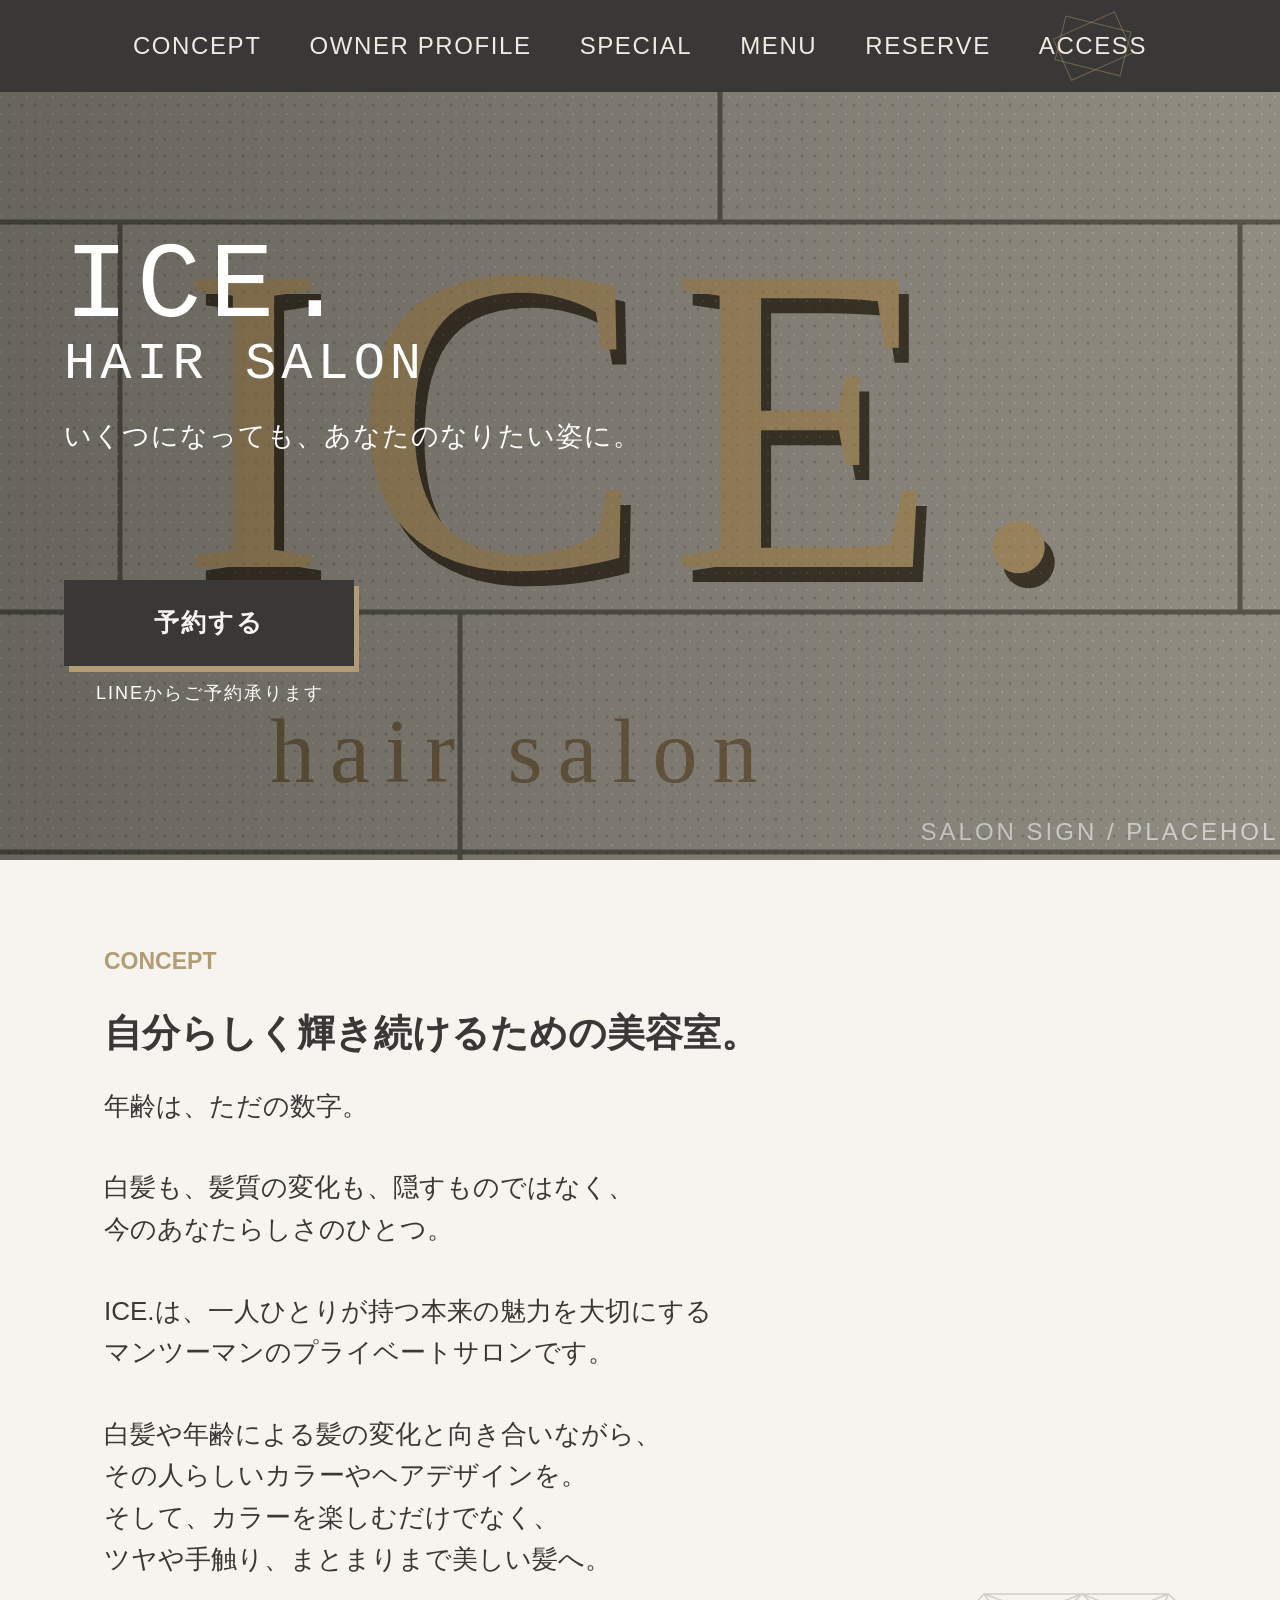
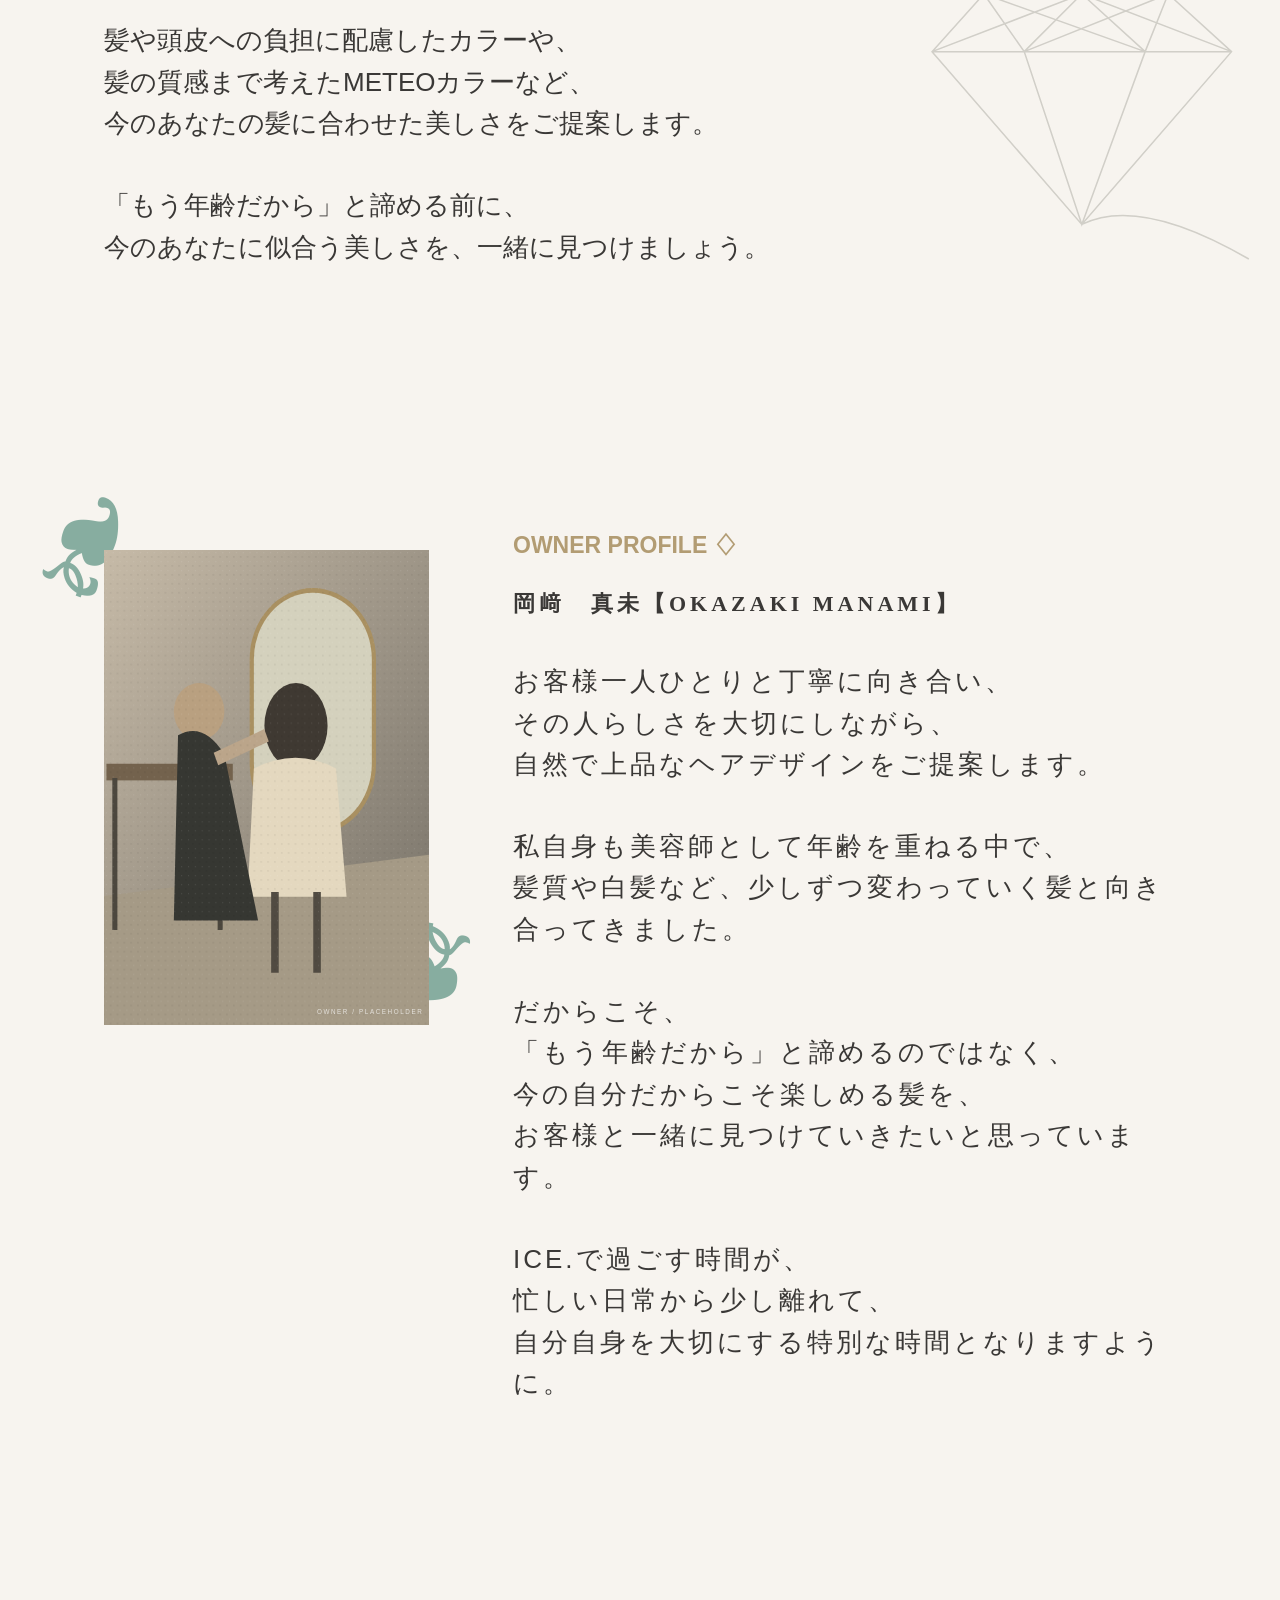
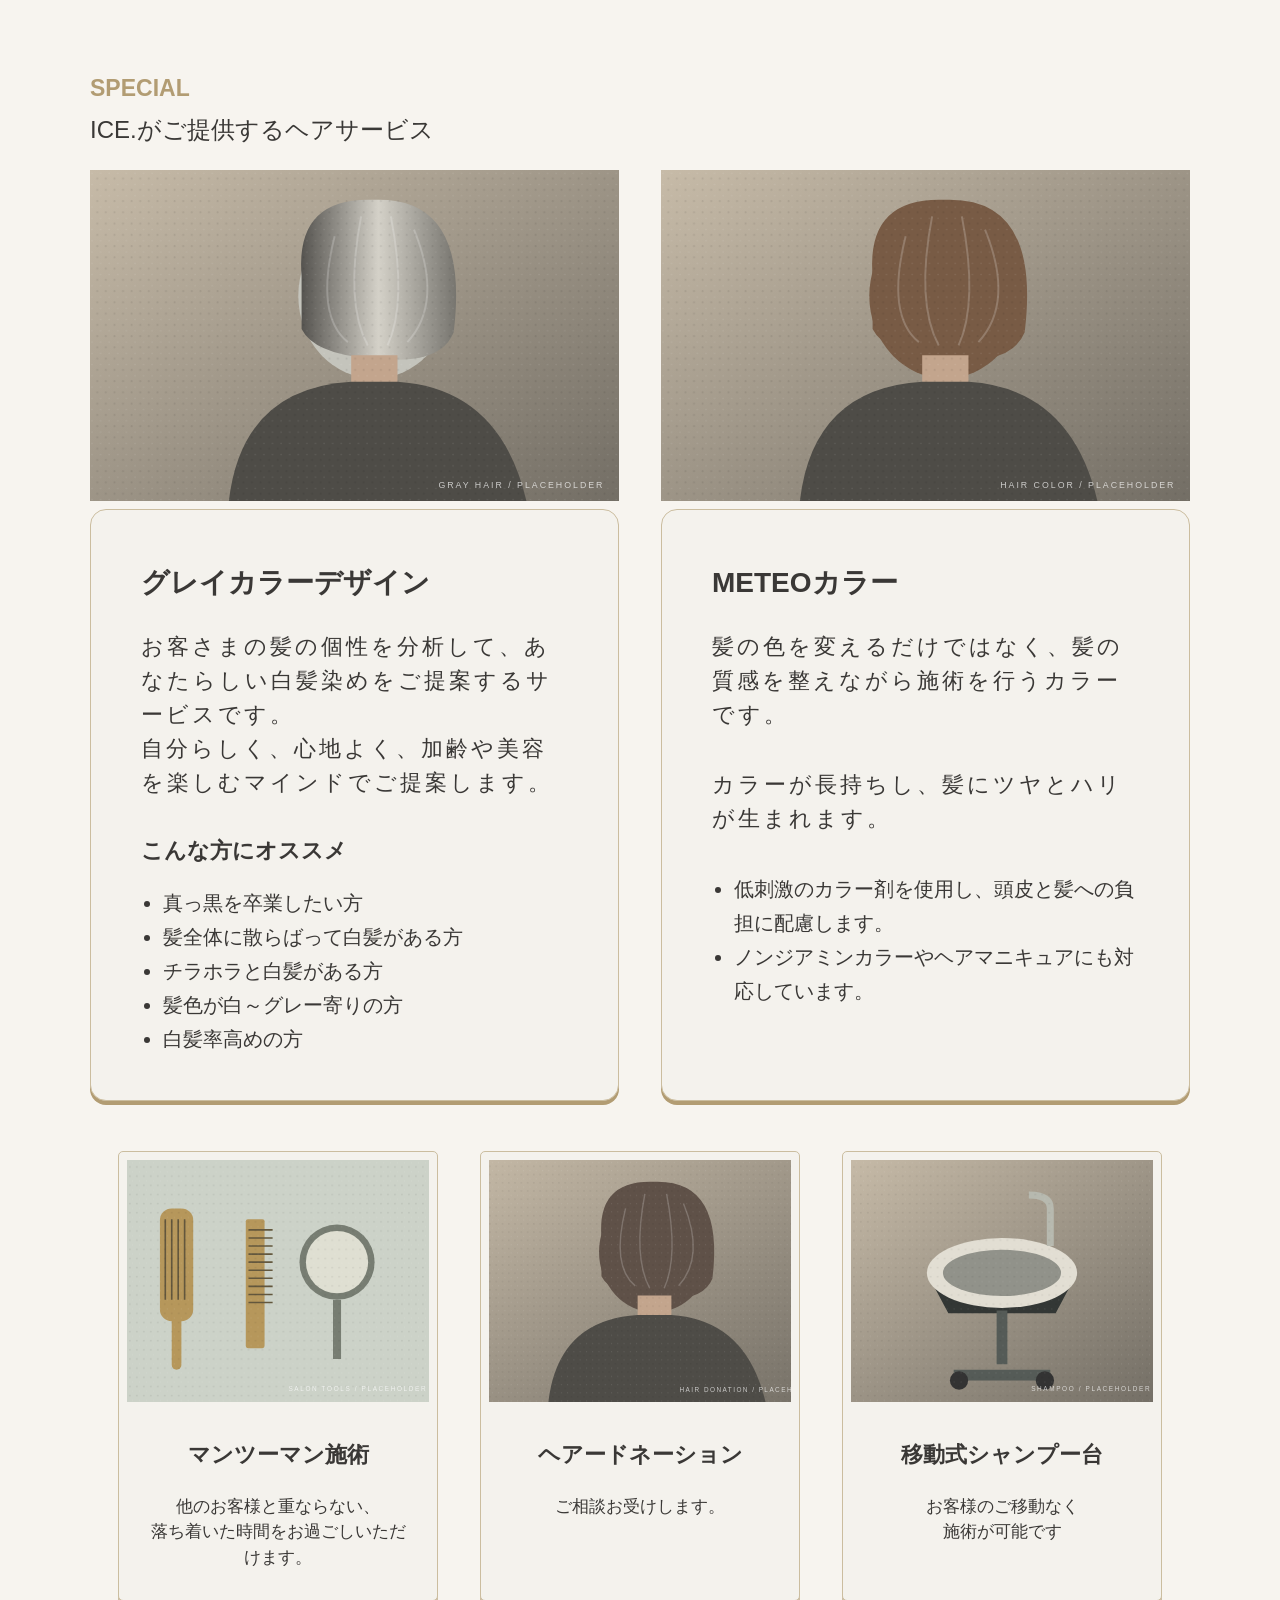
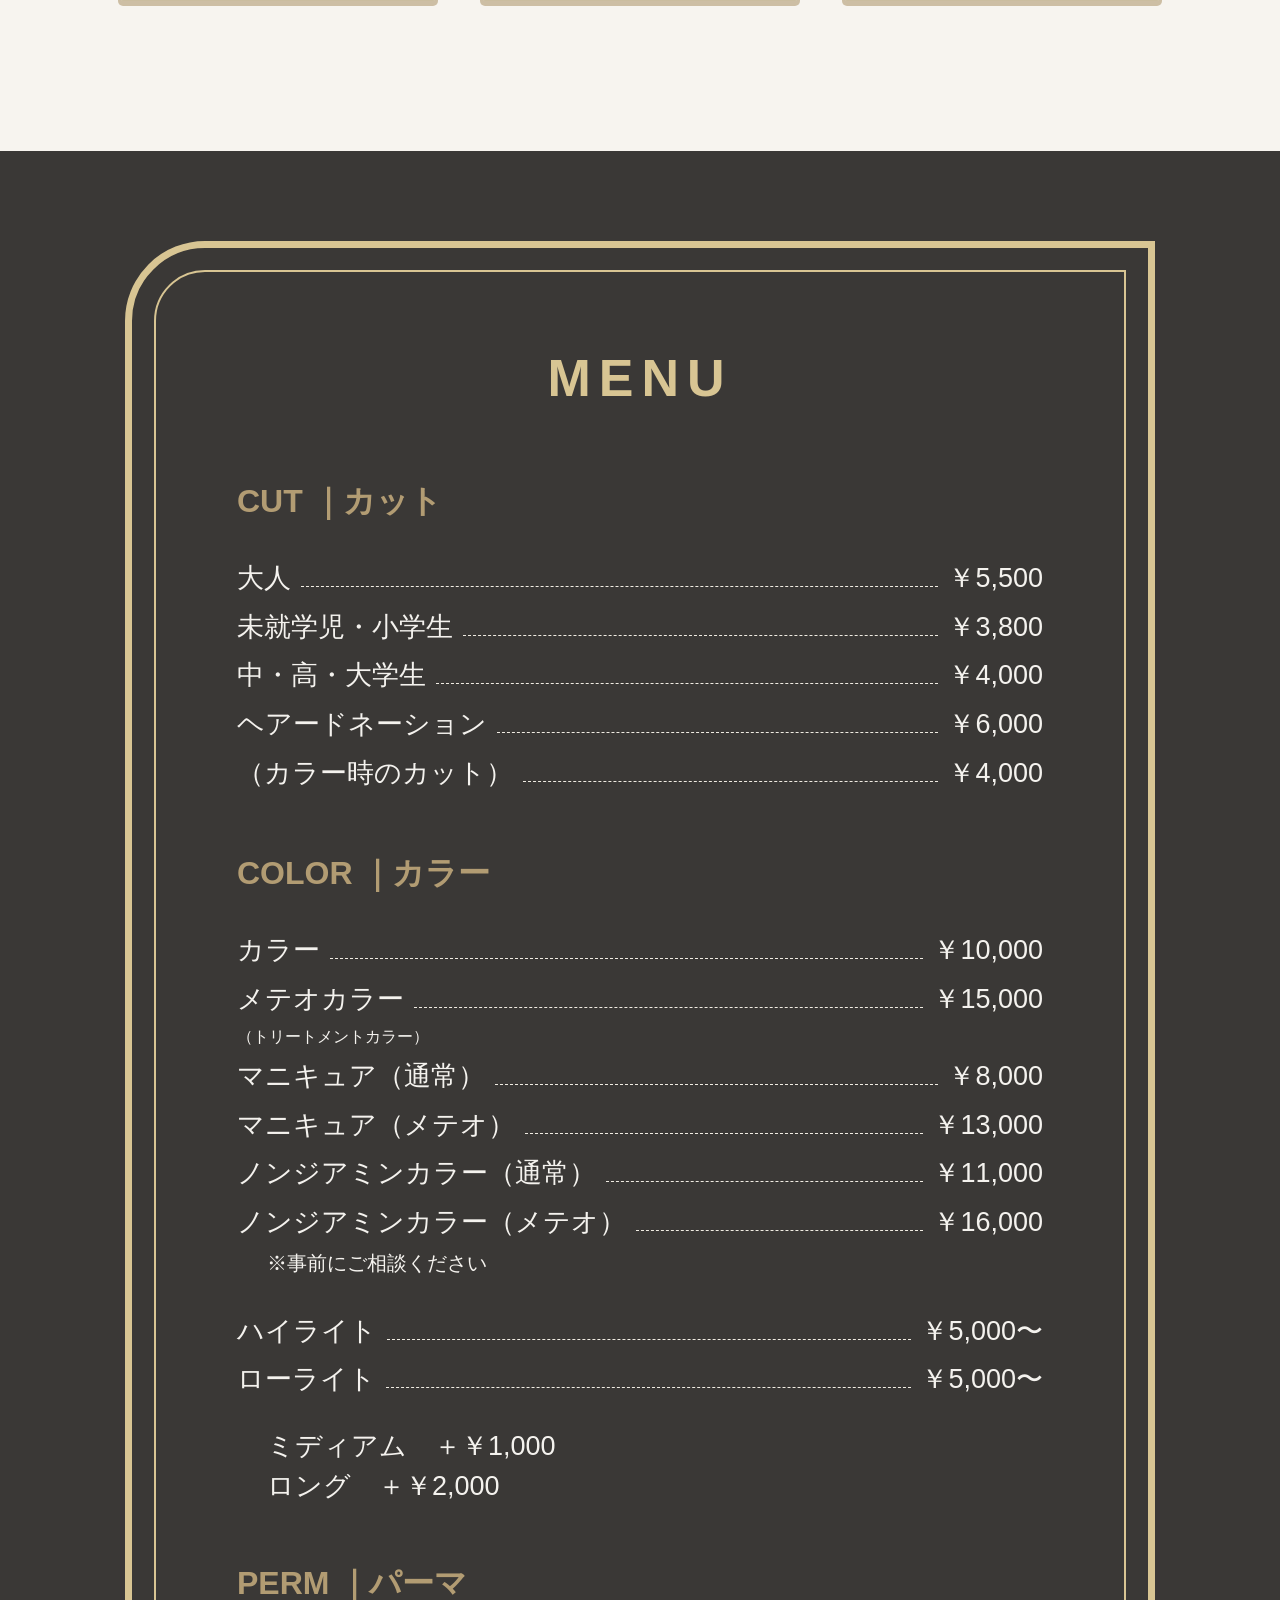
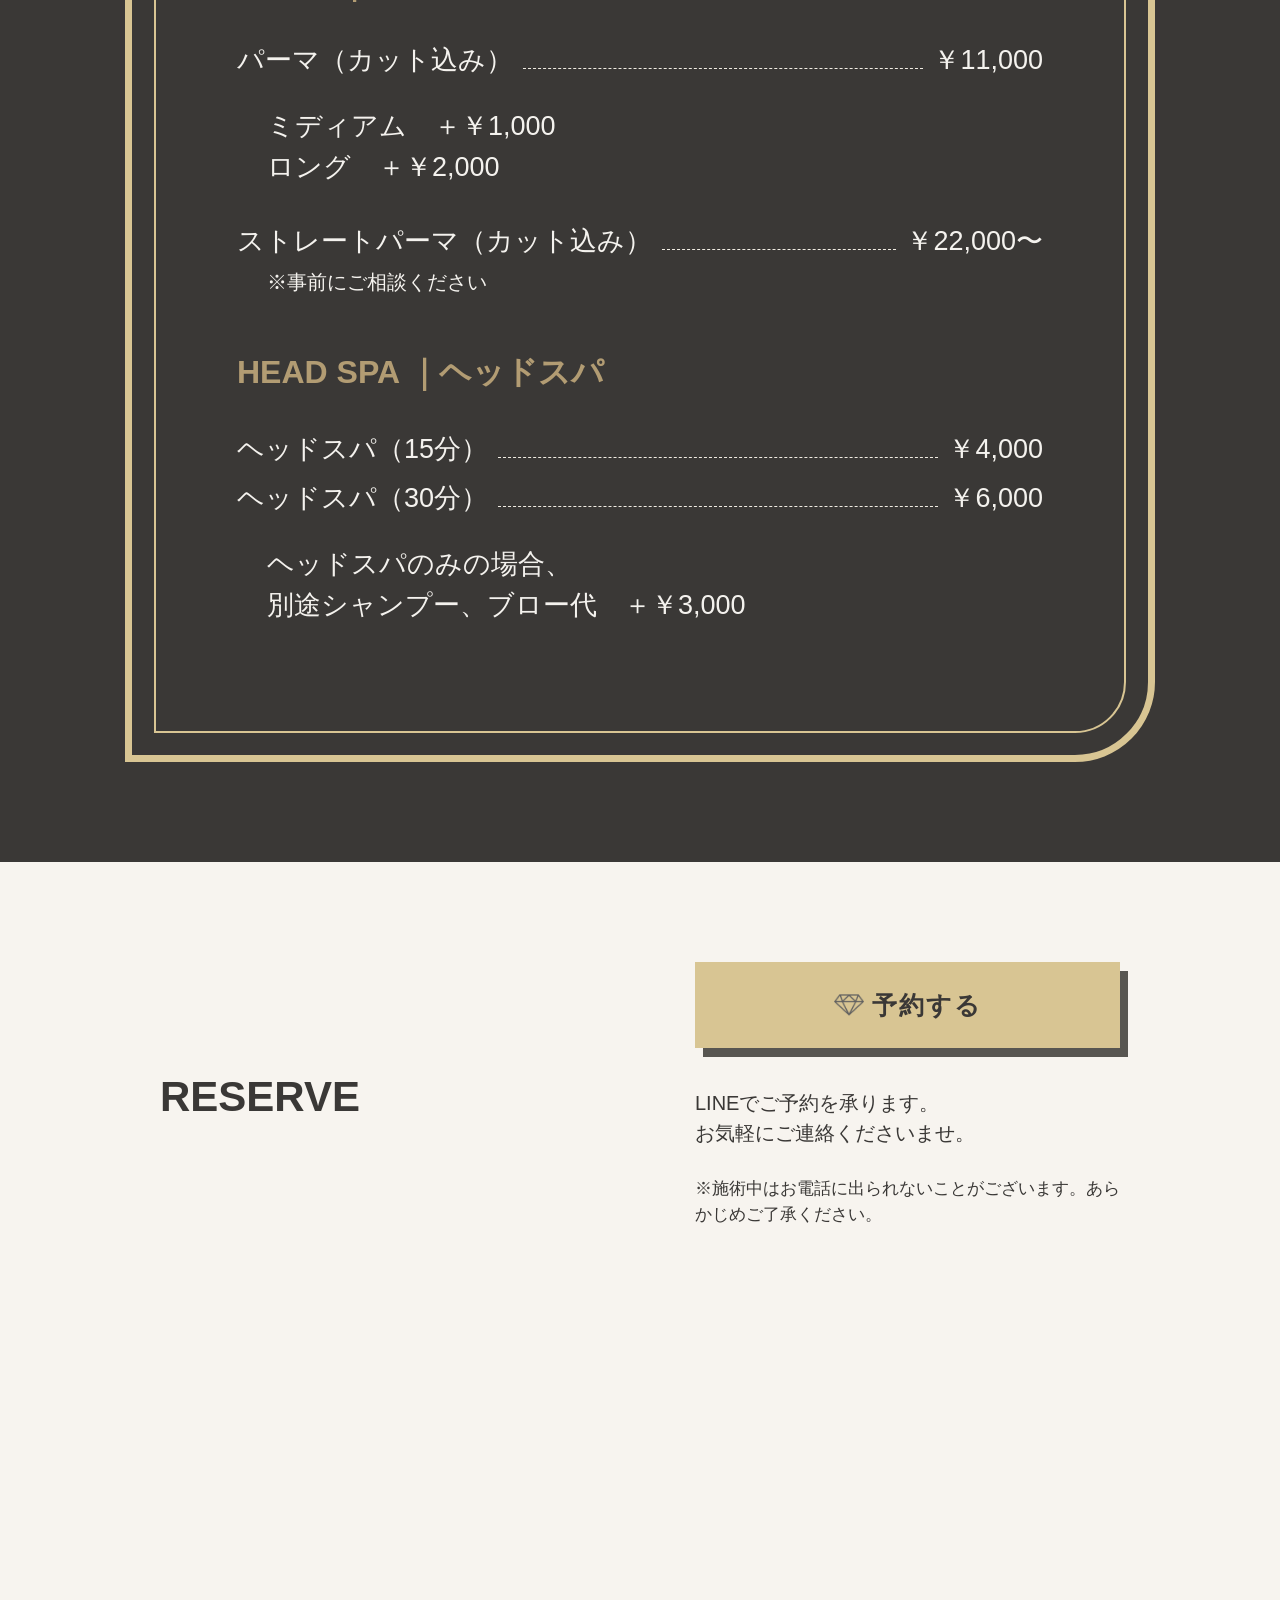
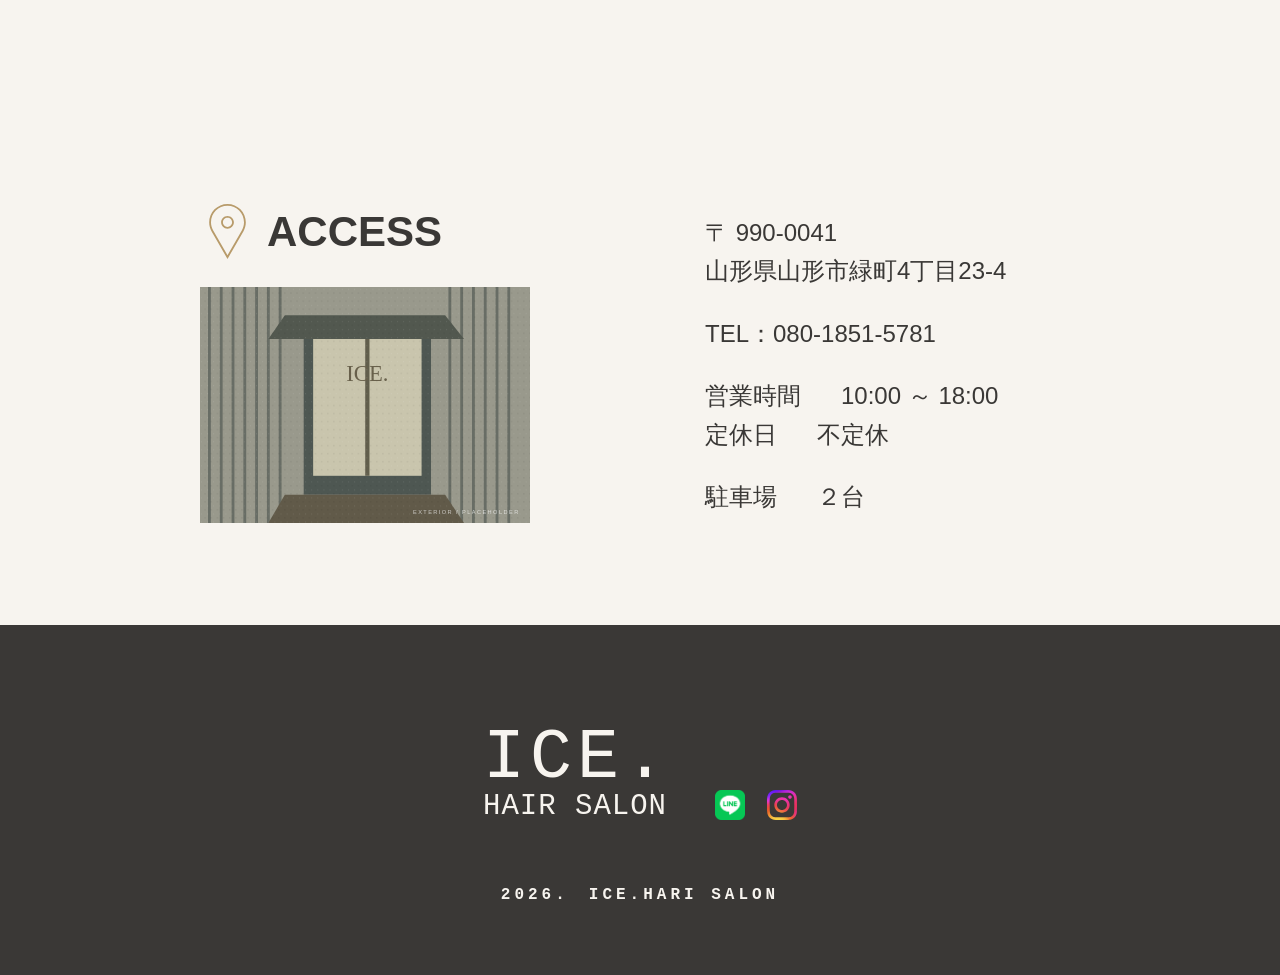
==== index.html @ ec536ec3 "Update index.html" ====
<!DOCTYPE html>
<html lang="ja">
  <!-- OGP設定 -->
  <head prefix="og: http://ogp.me/ns# fb: http://ogp.me/ns/ fb# website: http://ogp.me/ns/website#">
  <meta property="og:type" content="website">
  <meta property="og:url" content="https://hair-salon-ice.pages.dev/">
  <meta property="og:image" content="https://hair-salon-ice.pages.dev/assets/ogp.png">
  <meta property="og:image:width" content="1280">
  <meta property="og:image:height" content="670">
  <meta property="og:image:alt" content="HAIR SALON ICE. 年齢は、ただの数字。自分らしく輝き続けるための美容室。">
  <meta property="og:title" content="山形市の美容室 hair salon ICE.|METEOカラー・グレイカラー">
  <meta property="og:description" content="年齢を重ねても、自分らしく、心地よく。髪を通して、毎日が少し楽しみになる。ひとりひとりの今の髪に、やさしく寄り添います。">
  <meta property="og:site_name" content="hair slaon ICE.">

    <!-- 文字コード -->
    <meta charset="utf-8">

    <!-- 表示領域をデバイス依存にする、viewportを設定する -->
    <meta name="viewport" content="width=device-width,initial-scale=1">

    <!-- ページの説明文 -->
    <meta name="description" content="hair slon ICE.｜カラー＆グレイカラーをデザインするプライベートサロン">

    <!-- ブラウザで表示されるタイトル -->
    <title>ICE. HAIR SALON｜グレイヘアを楽しむサロン</title>

    <!-- スタイルシート -->
    <link rel="stylesheet" href="styles.css">

    <!-- スクリプト -->
    <script src="script.js" defer></script>

    <!-- ファビコン -->
    <link rel="icon" href="assets/favicon.ico">

  </head>

  <body>

    <!-- -----------------------------------
    ヘッダー（メニュー）
    --------------------------------------->
    <header>
      <nav aria-label="メインナビゲーション">
        <a href="#concept">CONCEPT</a>
        <a href="#owner">OWNER PROFILE</a>
        <a href="#special">SPECIAL</a>
        <a href="#menu">MENU</a>
        <a href="#reserve">RESERVE</a>
        <a href="#access" class="nav-access">ACCESS</a>
      </nav>
    </header>

    <main>

      <!-- -----------------------------------
      ファーストビュー
      --------------------------------------->
      <section class="hero" aria-label="ICE. HAIR SALON">
        <div class="hero-inner">
          <h1 class="brand intro">ICE.<small>HAIR SALON</small></h1>
          <p class="tagline intro">いくつになっても、あなたのなりたい姿に。</p>
          <a class="button dark intro" href="https://line.me/R/ti/p/@261runby?ts=09071719&amp;oat_content=url" target="_blank" rel="noopener noreferrer" aria-label="LINEで予約する（新しいタブ）">予約する</a>
          <p class="opening intro">LINEからご予約承ります</p>
        </div>
      </section>


      <!-- -----------------------------------
      コンセプト（CONCEPT）
      --------------------------------------->
      <section id="concept" class="concept section">
        <div class="container">
          <h2 class="eyebrow reveal">CONCEPT</h2>
          <h3 class="reveal">自分らしく輝き続けるための美容室。</h3>

          <div class="concept-copy reveal">
            <p>年齢は、ただの数字。</p>
            <p>
              白髪も、髪質の変化も、隠すものではなく、<br class="desktop">
              今のあなたらしさのひとつ。
            </p>
            <p>
              ICE.は、一人ひとりが持つ本来の魅力を大切にする<br class="desktop">
              マンツーマンのプライベートサロンです。
            </p>
            <p>
              白髪や年齢による髪の変化と向き合いながら、<br class="desktop">
              その人らしいカラーやヘアデザインを。<br>
              そして、カラーを楽しむだけでなく、<br>
              ツヤや手触り、まとまりまで美しい髪へ。
            </p>
            <p>
              髪や頭皮への負担に配慮したカラーや、<br>
              髪の質感まで考えたMETEOカラーなど、<br>
              今のあなたの髪に合わせた美しさをご提案します。
            </p>
            <p>
              「もう年齢だから」と諦める前に、<br>
              今のあなたに似合う美しさを、一緒に見つけましょう。
            </p>
          </div>

          <svg class="diamond" viewBox="0 0 300 260" aria-hidden="true">
            <g fill="none" stroke="currentColor">
              <path d="M20 70 65 20 225 20 280 70 150 220Z M20 70H280 M65 20 100 70 150 220 205 70 225 20 M65 20 205 70 150 20 100 70 225 20 M20 70 150 220 280 70 M65 20 20 70 150 20 280 70 225 20 M150 220Q200 195 295 250"/>
            </g>
          </svg>
        </div>
      </section>


      <!-- -----------------------------------
      オーナープロフィール（OWNER PROFILE）
      --------------------------------------->
      <section id="owner" class="owner section">
        <div class="container owner-grid">

          <figure class="owner-photo reveal">
            <img src="assets/owner.svg" width="640" height="900" alt="施術風景の仮画像" loading="lazy">
            <span class="leaf leaf-one" aria-hidden="true">❧</span>
            <span class="leaf leaf-two" aria-hidden="true">❧</span>
          </figure>

          <div>
            <h2 class="eyebrow reveal">OWNER PROFILE <span aria-hidden="true">♢</span></h2>
            <h3 class="owner-name reveal">岡﨑　真未【OKAZAKI MANAMI】</h3>

            <div class="owner-copy reveal">
              <p>
                お客様一人ひとりと丁寧に向き合い、<br>
                その人らしさを大切にしながら、<br>
                自然で上品なヘアデザインをご提案します。
              </p>
              <p>
                私自身も美容師として年齢を重ねる中で、<br>
                髪質や白髪など、少しずつ変わっていく髪と向き合ってきました。
              </p>
              <p>
                だからこそ、<br>
                「もう年齢だから」と諦めるのではなく、<br>
                今の自分だからこそ楽しめる髪を、<br>
                お客様と一緒に見つけていきたいと思っています。
              </p>
              <p>
                ICE.で過ごす時間が、<br>
                忙しい日常から少し離れて、<br>
                自分自身を大切にする特別な時間となりますように。
              </p>
            </div>
          </div>

        </div>
      </section>


      <!-- -----------------------------------
      スペシャル・サービス紹介（SPECIAL）
      --------------------------------------->
      <section id="special" class="special section">
        <div class="container">
          <h2 class="eyebrow reveal">SPECIAL</h2>
          <p class="special-sub reveal">ICE.がご提供するヘアサービス</p>

          <div class="special-grid">

            <article class="feature reveal">
              <img src="assets/gray.svg" width="800" height="500" alt="グレイヘアの仮画像" loading="lazy">
              <div class="card">
                <h3>グレイカラーデザイン</h3>
                <p>
                  お客さまの髪の個性を分析して、あなたらしい白髪染めをご提案するサービスです。<br>
                  自分らしく、心地よく、加齢や美容を楽しむマインドでご提案します。
                </p>
                <h4>こんな方にオススメ</h4>
                <ul>
                  <li>真っ黒を卒業したい方</li>
                  <li>髪全体に散らばって白髪がある方</li>
                  <li>チラホラと白髪がある方</li>
                  <li>髪色が白～グレー寄りの方</li>
                  <li>白髪率高めの方</li>
                </ul>
              </div>
            </article>

            <article class="feature reveal">
              <img src="assets/color.svg" width="800" height="500" alt="ヘアカラー施術の仮画像" loading="lazy">
              <div class="card">
                <h3>METEOカラー</h3>
                <p>髪の色を変えるだけではなく、髪の質感を整えながら施術を行うカラーです。</p>
                <p>カラーが長持ちし、髪にツヤとハリが生まれます。</p>
                <ul>
                  <li>低刺激のカラー剤を使用し、頭皮と髪への負担に配慮します。</li>
                  <li>ノンジアミンカラーやヘアマニキュアにも対応しています。</li>
                </ul>
              </div>
            </article>

          </div>

          <div class="services">

            <article class="small-card reveal">
              <img src="assets/tools.svg" alt="美容道具の仮画像" width="600" height="450" loading="lazy">
              <h3>マンツーマン施術</h3>
              <p>
                他のお客様と重ならない、<br>
                落ち着いた時間をお過ごしいただけます。
              </p>
            </article>

            <article class="small-card reveal">
              <img src="assets/donation.svg" alt="ヘアカットの仮画像" width="600" height="450" loading="lazy">
              <h3>ヘアードネーション</h3>
              <p>ご相談お受けします。</p>
            </article>

            <article class="small-card reveal">
              <img src="assets/shampoo.svg" alt="移動式シャンプー台の仮画像" width="600" height="450" loading="lazy">
              <h3>移動式シャンプー台</h3>
              <p>
                お客様のご移動なく<br>
                施術が可能です
              </p>
            </article>

          </div>
        </div>
      </section>


      <!-- -----------------------------------
      メニュー・料金（MENU）
      --------------------------------------->
      <section id="menu" class="menu">
        <div class="menu-frame">
          <div class="menu-content">
            <h2 class="reveal">MENU</h2>

            <!-- カット -->
            <div class="menu-group reveal">
              <h3>CUT <span>｜カット</span></h3>
              <dl>
                <div>
                  <dt>大人</dt>
                  <dd>￥5,500</dd>
                </div>
                <div>
                  <dt>未就学児・小学生</dt>
                  <dd>￥3,800</dd>
                </div>
                <div>
                  <dt>中・高・大学生</dt>
                  <dd>￥4,000</dd>
                </div>
                <div>
                  <dt>ヘアードネーション</dt>
                  <dd>￥6,000</dd>
                </div>
                <div>
                  <dt>（カラー時のカット）</dt>
                  <dd>￥4,000</dd>
                </div>
              </dl>
            </div>

            <!-- カラー -->
            <div class="menu-group reveal">
              <h3>COLOR <span>｜カラー</span></h3>
              <dl>
                <div>
                  <dt>カラー</dt>
                  <dd>￥10,000</dd>
                </div>
                <div>
                  <dt>メテオカラー<small>（トリートメントカラー）</small></dt>
                  <dd>￥15,000</dd>
                </div>
                <div>
                  <dt>マニキュア（通常）</dt>
                  <dd>￥8,000</dd>
                </div>
                <div>
                  <dt>マニキュア（メテオ）</dt>
                  <dd>￥13,000</dd>
                </div>
                <div>
                  <dt>ノンジアミンカラー（通常）</dt>
                  <dd>￥11,000</dd>
                </div>
                <div>
                  <dt>ノンジアミンカラー（メテオ）</dt>
                  <dd>￥16,000</dd>
                </div>
              </dl>

              <p class="menu-note">※事前にご相談ください</p>

              <dl>
                <div>
                  <dt>ハイライト</dt>
                  <dd>￥5,000〜</dd>
                </div>
                <div>
                  <dt>ローライト</dt>
                  <dd>￥5,000〜</dd>
                </div>
              </dl>

              <p class="length">
                ミディアム　＋￥1,000<br>
                ロング　＋￥2,000
              </p>
            </div>

            <!-- パーマ -->
            <div class="menu-group reveal">
              <h3>PERM <span>｜パーマ</span></h3>
              <dl>
                <div>
                  <dt>パーマ（カット込み）</dt>
                  <dd>￥11,000</dd>
                </div>
              </dl>

              <p class="length">
                ミディアム　＋￥1,000<br>
                ロング　＋￥2,000
              </p>

              <dl>
                <div>
                  <dt>ストレートパーマ（カット込み）</dt>
                  <dd>￥22,000〜</dd>
                </div>
              </dl>

              <p class="menu-note">※事前にご相談ください</p>
            </div>

            <!-- ヘッドスパ -->
            <div class="menu-group reveal">
              <h3>HEAD SPA <span>｜ヘッドスパ</span></h3>
              <dl>
                <div>
                  <dt>ヘッドスパ（15分）</dt>
                  <dd>￥4,000</dd>
                </div>
                <div>
                  <dt>ヘッドスパ（30分）</dt>
                  <dd>￥6,000</dd>
                </div>
              </dl>

              <p class="length">
                ヘッドスパのみの場合、<br>
                別途シャンプー、ブロー代　＋￥3,000
              </p>
            </div>

          </div>
        </div>
      </section>


      <!-- -----------------------------------
      ご予約（RESERVE）
      --------------------------------------->
      <section id="reserve" class="reserve section">
        <div class="container reserve-grid">
          <h2 class="reveal">RESERVE</h2>

          <div class="reveal">
            <a class="button gold" href="https://line.me/R/ti/p/@261runby?ts=09071719&amp;oat_content=url" target="_blank" rel="noopener noreferrer" aria-label="LINEで予約する（新しいタブ）">
              <img src="assets/ice.png" alt="" width="60" height="60" loading="lazy">予約する
            </a>
            <p>
              LINEでご予約を承ります。<br>
              お気軽にご連絡くださいませ。
            </p>
            <p class="note">※施術中はお電話に出られないことがございます。あらかじめご了承ください。</p>
            <p id="reserve-status" class="status" role="status"></p>
          </div>
        </div>
      </section>


      <!-- -----------------------------------
      アクセス（ACCESS）
      --------------------------------------->
      <section id="access">

        <div class="map-embed">
          <iframe src="https://www.google.com/maps/embed?pb=!1m14!1m8!1m3!1d391.6378282492587!2d140.3506645!3d38.2539258!3m2!1i1024!2i768!4f13.1!3m3!1m2!1s0x5f8bc9a059525477%3A0x843a5c828e0ce5a!2shair%20salon%20ICE.!5e0!3m2!1sja!2sjp!4v1794414505935!5m2!1sja!2sjp" title="hair salon ICE. のアクセスマップ（山形県山形市緑町4-23-4）" width="1440" height="370" style="border:0;" allowfullscreen="" loading="lazy" referrerpolicy="strict-origin-when-cross-origin"></iframe>
        </div>

        <div class="container access-grid section">

          <div class="reveal">
            <h2><img src="assets/map-marker-svgrepo-com.svg" alt="access_icon" width="60" height="60" loading="lazy">ACCESS</h2>
            <img class="exterior" src="assets/exterior.svg" alt="店舗外観の仮画像" width="700" height="500" loading="lazy">
          </div>

          <div class="access-info reveal">
            <p>
              〒 990-0041<br>
              山形県山形市緑町4丁目23-4
            </p>
            <p>TEL：080-1851-5781</p>
            <dl>
              <div>
                <dt>営業時間</dt>
                <dd>10:00 ～ 18:00</dd>
              </div>
              <div>
                <dt>定休日</dt>
                <dd>不定休</dd>
              </div>
              <div>
                <dt>駐車場</dt>
                <dd>２台</dd>
              </div>
            </dl>
          </div>

        </div>
      </section>

    </main>


    <!-- -----------------------------------
    フッター
    --------------------------------------->
    <footer>
      <div class="footer-row">
        <a href="#" class="brand" aria-label="ページ先頭へ">ICE.<small>HAIR SALON</small></a>
        <div class="social">
          <a href="https://line.me/R/ti/p/@261runby?ts=09071719&amp;oat_content=url" target="_blank" rel="noopener noreferrer" aria-label="LINE（新しいタブ）">
            <img src="assets/LINE_Brand_icon.png" alt="LINE" width="30" height="30" loading="lazy">
          </a>
          <a href="https://www.instagram.com/hairsalonice?utm_source=ig_web_button_share_sheet&mdxt=ZDNlZDc0MzIxNw==" target="_blank" rel="noopener noreferrer" aria-label="Instagram（新しいタブ）">
            <img src="assets/Instagram_Glyph_Gradient.svg" alt="Instagram" width="30" height="30" loading="lazy">
          </a>
        </div>
      </div>
      <p>2026.　ICE.HARI SALON</p>
    </footer>

  </body>

</html>
---- styles.css ----
/** -----------------------------------
    変数
-------------------------------------**/
:root {
  --paper: #f7f4ef;
  --ink: #3a3836;
  --gold: #b29c73;
  --lightgold: #d8c593;
}

/** -----------------------------------
    リセット・共通
-------------------------------------**/
* {
  box-sizing: border-box;
}

html {
  scroll-behavior: smooth;
}

body {
  margin: 0;
  background: var(--paper);
  color: var(--ink);
  font-family: "Meiryo","Yu Gothic", "游ゴシック", "YuGothic", "游ゴシック体", "Osaka", "Verdana", "ヒラギノ角ゴ Pro W3", "Hiragino Kaku Gothic Pro", "メイリオ", "Meiryo", "ＭＳ Ｐゴシック", "MS PGothic", sans-serif;;
  font-weight: 400;
}

a {
  color: inherit;
}

button {
  font: inherit;
}

img {
  display: block;
  width: 100%;
  height: auto;
}

/** -----------------------------------
    ヘッダー
-------------------------------------**/
header {
  background: var(--ink);
  color: #efebe2;
}

nav {
  min-height: 92px;
  display: flex;
  align-items: center;
  justify-content: center;
  gap: 48px;
  padding: 20px;
}

nav a {
  text-decoration: none;
  font-family: Arial, sans-serif;
  font-size: 24px;
  letter-spacing: 1.6px;
  position: relative;
}

nav a:hover {
  color: var(--lightgold);
}

.nav-access:before, .nav-access:after {
  content: "";
  position: absolute;
  inset: -9px 20px;
  border: 1px solid #b29c7370;
  transform: rotate(14deg);
  pointer-events: none;
}

.nav-access:after {
  transform: rotate(-24deg);
}

/** -----------------------------------
    ファーストビュー
-------------------------------------**/
.hero {
  height: 768px;
  background: linear-gradient(90deg, #0005, #0001), url('assets/hero.svg') center/cover;
  color: white;
  overflow: hidden;
}

.hero-inner {
  max-width: 1152px;
  margin: auto;
  padding: 144px 0 70px;
}

.brand {
  font-family: "Courier New", monospace;
  font-weight: 400;
  letter-spacing: 8px;
  font-size: 108px;
  line-height: .96;
  margin: 0;
  text-decoration: none;
  display: inline-block;
}

.brand small {
  display: block;
  font-size: 52px;
  letter-spacing: 5px;
}

.tagline {
  font-size: 27px;
  margin: 28px 0 126px;
  letter-spacing: 1px;
}

.opening {
  font-size: 18px;
  letter-spacing: 2px;
  margin: 15px 0px 0 32px;
}

/** -----------------------------------
    ボタン
-------------------------------------**/
.button {
  display: inline-flex;
  justify-content: center;
  align-items: center;
  width: 290px;
  min-height: 86px;
  border: 0;
  letter-spacing: 2px;
  font-size: 25px;
  font-weight: 700;
  text-decoration: none;
  cursor: pointer;
  transition: transform .25s, box-shadow .25s;
}

.button:hover {
  transform: translateY(-3px);
}

.button:focus-visible, a:focus-visible {
  outline: 3px solid #ac854b;
  outline-offset: 6px;
}

.dark {
  background: var(--ink);
  color: var(--paper);
  box-shadow: 5px 6px 0 var(--gold);
}

.gold {
  background: var(--lightgold);
  color: var(--ink);
  width: 100%;
  box-shadow: 8px 9px 0 #585651;
}

.gold img {
  width: 30px;
  height: 30px;
  margin-right: 8px;
}

  /** -----------------------------------
    共通レイアウト
-------------------------------------**/
.container {
  width: min(1072px, calc(100% - 64px));
  margin: auto;
}

.section {
  padding: 88px 0;
}

h2, h3, h4, p, figure {
  margin-top: 0;
}

.eyebrow {
  font: 700 23px Arial, sans-serif;
  color: var(--gold);
  margin-bottom: 28px;
}

/** -----------------------------------
    コンセプト
-------------------------------------**/
.concept {
  position: relative;
  overflow: hidden;
  padding-bottom: 112px;
}

.concept h3 {
  font-size: 38px;
  margin-bottom: 22px;
  line-height: 1.6;
}

.concept-copy {
  font-size: 26px;
  line-height: 1.6;
  position: relative;
  z-index: 1;
}

.concept-copy p {
  margin-bottom: 40px;
}

.diamond {
  position: absolute;
  right: 2%;
  bottom: 150px;
  width: 27%;
  color: #c8c6bf;
  opacity: .8;
  stroke-width: 1.3;
}

/** -----------------------------------
    オーナー紹介
-------------------------------------**/
.owner {
  padding: 110px 0 130px;
}

.owner-grid {
  display: grid;
  grid-template-columns: 325px 1fr;
  gap: 84px;
}

.owner-photo {
  position: relative;
  margin: 20px 0 0;
}

.owner-photo img {
  aspect-ratio: 325/475;
  object-fit: cover;
}

.leaf {
  position: absolute;
  color: #87ada0;
  font-size: 150px;
  line-height: 1;
  z-index: -1;
}

.leaf-one {
  left: -80px;
  top: -80px;
  transform: rotate(-70deg);
}

.leaf-two {
  right: -65px;
  top: 350px;
  transform: rotate(100deg);
}

.owner-name {
  font-family: serif;
  font-size: 22px;
  letter-spacing: 4px;
  margin-bottom: 42px;
}

.owner-copy {
  font-size: 26px;
  line-height: 1.6;
  letter-spacing: 3px;
}

.owner-copy p {
  margin-bottom: 40px;
}

/** -----------------------------------
    スペシャル・サービス
-------------------------------------**/
.special {
  padding-top: 100px;
  padding-bottom: 150px;
}

.special .container {
  width: min(1100px, calc(100% - 64px));
}

.special .eyebrow {
  margin-bottom: 12px;
}

.special-sub {
  font-size: 24px;
  margin-bottom: 24px;
}

.special-grid {
  display: grid;
  grid-template-columns: 1fr 1fr;
  gap: 42px;
}

.feature {
  display: flex;
  flex-direction: column;
}

.feature > img {
  aspect-ratio: 1.6;
  object-fit: cover;
  margin-bottom: 8px;
}

.card {
  padding: 54px 50px 44px;
  border: 1px solid #cbbd9f;
  border-radius: 16px;
  background: #f4f2ed;
  box-shadow: 0 4px 0 var(--gold);
  flex: 1;
}

.card h3 {
  font-size: 28px;
  margin-bottom: 28px;
}

.card p {
  font-size: 22px;
  line-height: 1.55;
  letter-spacing: 3px;
  margin-bottom: 36px;
}

.card h4 {
  font-size: 22px;
  margin: 28px 0 12px;
}

.card ul {
  padding-left: 1.1em;
  font-size: 20px;
  line-height: 1.7;
  margin-bottom: 0;
}

.services {
  display: grid;
  grid-template-columns: repeat(3, 1fr);
  gap: 42px;
  padding: 50px 28px 0;
}

.small-card {
  border: 1px solid #cbbd9f;
  background: #f4f2ed;
  padding: 8px 8px 30px;
  box-shadow: 0 5px 0 #b29c7399;
  border-radius: 5px;
  text-align: center;
}

.small-card img {
  aspect-ratio: 1.25;
  object-fit: cover;
}

.small-card h3 {
  font-size: 22px;
  margin: 38px 0 24px;
}

.small-card p {
  font-size: 17px;
  line-height: 1.5;
  margin: 0 20px;
}

/** -----------------------------------
    メニュー
-------------------------------------**/
.menu {
  background: var(--ink);
  color: #f4f2ee;
  padding: 90px 0 100px;
}

.menu-frame {
  max-width: 1030px;
  width: calc(100% - 100px);
  border: 7px solid var(--lightgold);
  outline: 2px solid var(--lightgold);
  outline-offset: -31px;
  border-radius: 80px 0 80px 0;
  margin: auto;
  padding: 100px 105px;
}

.menu-content h2 {
  color: var(--lightgold);
  font-size: 52px;
  text-align: center;
  letter-spacing: 8px;
  margin: 0 0 72px;
}

.menu-group {
  margin-bottom: 55px;
}

.menu-group:last-child {
  margin-bottom: 0;
}

.menu-group h3 {
  font: 700 32px Arial, sans-serif;
  color: var(--gold);
  margin-bottom: 30px;
}

.menu-group h3 span {
  font-family: inherit;
}

.menu dl {
  margin: 0;
}

.menu dl > div {
  display: flex;
  gap: 10px;
  align-items: baseline;
  font-size: 27px;
  line-height: 1.8;
}

.menu dt {
  display: flex;
  align-items: baseline;
  flex: 1;
}

.menu dt:after {
  content: "";
  flex: 1;
  border-bottom: 1px dashed #efebe2;
  margin: 0 0 6px 10px;
  min-width: 12px;
}

.menu dd {
  margin: 0;
  white-space: nowrap;
}

.menu small {
  display: block;
  font-size: 16px;
}

.menu dt:has(small) {
  flex-wrap: wrap;
}

.menu dt small {
  order: 1;
  flex-basis: 100%;
}

.length {
  font-size: 27px;
  line-height: 1.5;
  margin: 22px 0 30px 30px;
}

.menu-note {
  font-size: 20px;
  margin: 3px 0 30px 30px;
}

/** -----------------------------------
    予約
-------------------------------------**/
.reserve {
  padding: 100px 0 110px;
}

.reserve-grid {
  display: grid;
  grid-template-columns: 1fr 1fr;
  gap: 110px;
  align-items: center;
  max-width: 960px;
}

.reserve h2, .access-grid h2 {
  font: 700 42px Arial, sans-serif;
  margin-bottom: 28px;
}

.reserve p {
  font-size: 20px;
  line-height: 1.5;
  margin-top: 40px;
}

.reserve .note {
  font-size: 17px;
  margin-top: 28px;
}

.reserve .status {
  font-size: 15px;
  margin: 12px 0 0;
  min-height: 1em;
}

.map-embed {
  line-height: 0;
}

.map-embed iframe {
  display: block;
  width: 100%;
  height: 370px;
  border: 0;
}

/** -----------------------------------
    アクセス
-------------------------------------**/
.access-grid {
  display: grid;
  grid-template-columns: 1fr 1fr;
  gap: 130px;
  max-width: 880px;
  padding: 65px 0 85px;
}

.pin {
  color: var(--gold);
}

.access-grid h2 {
  display: flex;
  align-items: center;
  gap: 12px;
}

.access-grid h2 img {
  width: 55px;
  height: 55px;
}

.exterior {
  max-width: 330px;
  aspect-ratio: 1.4;
  object-fit: cover;2
}

.access-info {
  font-size: 24px;
  line-height: 1.6;
  padding-top: 10px;
}

.access-info p {
  margin-bottom: 24px;
}

.access-info dl > div {
  display: flex;
  gap: 40px;
}

.access-info dl > div:last-child {
  margin-top: 24px;
}

.access-info dd {
  margin: 0;
}

/** -----------------------------------
    フッター
-------------------------------------**/
footer {
  background: var(--ink);
  color: var(--paper);
  padding: 100px 24px 70px;
  text-align: center;
}

.footer-row {
  display: flex;
  align-items: end;
  justify-content: center;
  gap: 44px;
}

footer .brand {
  font-size: 70px;
  text-align: left;
  letter-spacing: 5px;
}

footer .brand small {
  font-size: 29px;
  letter-spacing: 1px;
}

.social {
  display: flex;
  align-items: center;
  gap: 22px;
}

.social img {
  width: 30px;
  height: 30px;
}

.social a {
  text-decoration: none;
  font-family: Arial, sans-serif;
  font-weight: 50;
  font-size: 13px;
}

.social a:last-child {
  background: transparent;
  color: #c3509a;
  font-size: 49px;
  padding: 0;
  line-height: 1;
}

footer > p {
  font: 700 16px monospace;
  letter-spacing: 4px;
  margin: 64px 0 0;
}

/** -----------------------------------
    アンカー位置調整
-------------------------------------**/
section[id] {
  scroll-margin-top: 25px;
}

/** -----------------------------------
    アニメーション
-------------------------------------**/
.intro {
  animation: enter 1.1s both;
}

.tagline.intro {
  animation-delay: .15s;
}

.opening.intro {
  animation-delay: .3s;
}

.button.intro {
  animation-delay: .45s;
}

.js .reveal {
  opacity: 0;
  transform: translateY(28px);
  transition: opacity .9s ease, transform .9s ease;
}

.js .reveal.visible {
  opacity: 1;
  transform: none;
}

.dots {
  animation: breathe 2s infinite;
}

@keyframes enter {
  from {
    opacity: 0;
    transform: translateY(22px);
  }
  to {
    opacity: 1;
    transform: none;
  }
}

@keyframes breathe {
  50% {
    opacity: .4;
  }
}

/** -----------------------------------
    レスポンシブ
-------------------------------------**/
@media (min-width: 1600px) {
  .hero-inner {
    max-width: 1152px;
  }
}

/** -----------------------------------
    タブレット
-------------------------------------**/
@media (max-width: 1100px) and (min-width: 701px) {
  /** -----------------------------------
      ヘッダー
  -------------------------------------**/
  nav {
    gap: 25px;
  }

  nav a {
    font-size: 17px;
  }

  /** -----------------------------------
      ファーストビュー
  -------------------------------------**/
  .hero-inner {
    padding-left: 9%;
    padding-right: 9%;
  }

  /** -----------------------------------
      オーナー紹介
  -------------------------------------**/
  .owner-grid {
    grid-template-columns: 30% 1fr;
    gap: 60px;
  }

  /** -----------------------------------
      スペシャル・サービス
  -------------------------------------**/
  .card {
    padding: 35px 28px;
  }

  /** -----------------------------------
      メニュー
  -------------------------------------**/
  .menu-frame {
    padding: 90px 65px;
  }

  .menu dl > div {
    font-size: 22px;
  }

  .owner-copy, .concept-copy {
    font-size: 23px;
  }

  .services {
    gap: 24px;
    padding-left: 0;
    padding-right: 0;
  }

  /** -----------------------------------
      アクセス
  -------------------------------------**/
  .access-grid {
    gap: 60px;
  }
}

/** -----------------------------------
    スマホ
-------------------------------------**/
@media (max-width: 700px) {
  /** -----------------------------------
      ヘッダー
  -------------------------------------**/
  nav {
    min-height: 48px;
    padding: 16px 12px;
    gap: 0;
    justify-content: space-between;
  }

  nav a {
    font-size: 8px;
    letter-spacing: .25px;
  }

  .nav-access:before, .nav-access:after {
    inset: -6px 6px;
  }

  /** -----------------------------------
      ファーストビュー
  -------------------------------------**/
  .hero {
    height: 570px;
    background-position: center;
  }

  .hero-inner {
    padding: 112px 32px 50px;
  }

  .brand {
    font-size: 58px;
    letter-spacing: 5px;
  }

  .brand small {
    font-size: 29px;
    letter-spacing: 2.5px;
  }

  .tagline {
    font-size: 14px;
    letter-spacing: 0;
    margin: 10px 0 62px;
    white-space: nowrap;
  }

  .opening {
    font-size: 28px;
    line-height: 1.2;
    letter-spacing: .5px;
    margin-bottom: 35px;
    max-width: 310px;
  }

  .opening span {
    display: block;
  }

  /** -----------------------------------
      ボタン
  -------------------------------------**/
  .button {
    min-height: 76px;
    width: 245px;
    font-size: 22px;
  }

  /** -----------------------------------
      共通レイアウト
  -------------------------------------**/
  .container, .special .container {
    width: calc(100% - 32px);
  }

  .section {
    padding: 78px 0;
  }

  .eyebrow {
    font-size: 18px;
    margin-bottom: 22px;
  }

  /** -----------------------------------
      コンセプト
  -------------------------------------**/
  .concept h3 {
    font-size: 27px;
    line-height: 1.6;
  }

  .concept-copy {
    font-size: 18px;
    line-height: 1.9;
    max-width: 100%;
  }

  .concept-copy p {
    margin-bottom: 32px;
  }

  .desktop {
    display: none;
  }

  .concept-copy br {
    display: none;
  }

  .diamond {
    width: 45%;
    right: -8%;
    bottom: 35px;
    opacity: .35;
  }

  /** -----------------------------------
      オーナー紹介
  -------------------------------------**/
  .owner {
    padding-top: 75px;
    padding-bottom: 70px;
  }

  .owner-grid {
    display: flex;
    flex-direction: column;
    gap: 58px;
  }

  .owner-photo {
    width: 72%;
    margin: 0 auto;
  }

  .owner-photo img {
    aspect-ratio: 325/475;
  }

  .leaf {
    z-index: 0;
    font-size: 105px;
  }

  .leaf-one {
    left: -50px;
    top: -50px;
  }

  .leaf-two {
    right: -42px;
    top: auto;
    bottom: -35px;
  }

  .owner-name {
    font-size: 17px;
    line-height: 1.7;
    letter-spacing: 1.4px;
    margin-bottom: 32px;
  }

  .owner-copy {
    font-size: 18px;
    line-height: 1.9;
    letter-spacing: 1px;
  }

  .owner-copy br {
    display: none;
  }

  .owner-copy p {
    margin-bottom: 32px;
  }

  /** -----------------------------------
      スペシャル・サービス
  -------------------------------------**/
  .special {
    padding-top: 70px;
    padding-bottom: 90px;
  }

  .special-sub {
    font-size: 18px;
    margin-bottom: 18px;
  }

  .special-grid {
    grid-template-columns: 1fr;
    gap: 22px;
  }

  .feature > img {
    aspect-ratio: 1.6;
  }

  .card {
    padding: 38px 35px 32px;
    border-radius: 12px;
  }

  .card h3 {
    font-size: 22px;
    margin-bottom: 20px;
  }

  .card p {
    font-size: 16px;
    letter-spacing: 2px;
    line-height: 1.5;
    margin-bottom: 26px;
  }

  .card h4 {
    font-size: 16px;
    margin: 24px 0 8px;
  }

  .card ul {
    font-size: 15px;
    line-height: 1.65;
  }

  .services {
    grid-template-columns: 1fr;
    gap: 25px;
    padding: 32px 18px 0;
  }

  .small-card {
    padding-bottom: 28px;
  }

  .small-card img {
    aspect-ratio: 1.4;
  }

  .small-card h3 {
    font-size: 20px;
    margin: 28px 0 18px;
  }

  .small-card p {
    font-size: 16px;
  }

  /** -----------------------------------
      メニュー
  -------------------------------------**/
  .menu {
    padding: 42px 0 48px;
  }

  .menu-frame {
    width: calc(100% - 26px);
    border-width: 3px;
    outline-width: 1px;
    outline-offset: -12px;
    border-radius: 35px 0 35px 0;
    padding: 44px 23px;
  }

  .menu-content h2 {
    font-size: 30px;
    margin-bottom: 35px;
    letter-spacing: 5px;
  }

  .menu-group {
    margin-bottom: 28px;
  }

  .menu-group h3 {
    font-size: 18px;
    margin-bottom: 18px;
  }

  .menu dl > div {
    font-size: 13px;
    line-height: 1.9;
    gap: 5px;
  }

  .menu dt:after {
    margin-left: 5px;
    margin-bottom: 4px;
    min-width: 4px;
  }

  .menu small {
    font-size: 10px;
  }

  .length {
    font-size: 14px;
    line-height: 1.7;
    margin: 15px 0 20px 8px;
  }

  .menu-note {
    font-size: 11px;
    margin-left: 8px;
    margin-bottom: 16px;
  }

  /** -----------------------------------
      予約
  -------------------------------------**/
  .reserve-grid {
    grid-template-columns: 1fr;
    gap: 30px;
    width: calc(100% - 60px);
  }

  .reserve h2, .access-grid h2 {
    font-size: 31px;
  }

  .reserve .button {
    width: 100%;
  }

  .reserve p {
    font-size: 17px;
    margin-top: 30px;
  }

  .reserve .note {
    font-size: 14px;
  }

  .map-embed iframe {
    height: 210px;
  }

  /** -----------------------------------
      アクセス
  -------------------------------------**/
  .access-grid {
    grid-template-columns: 1fr;
    gap: 30px;
    width: calc(100% - 60px);
    padding-top: 50px;
  }

  .exterior {
    max-width: none;
  }

  .access-info {
    font-size: 18px;
    padding: 0;
  }

  .access-info dl > div {
    gap: 30px;
  }

  .access-info dl > div:last-child {
    margin-top: 18px;
  }

  /** -----------------------------------
      フッター
  -------------------------------------**/
  footer {
    padding: 70px 20px 50px;
  }

  .footer-row {
    gap: 24px;
  }

  footer .brand {
    font-size: 48px;
    letter-spacing: 3px;
  }

  footer .brand small {
    font-size: 20px;
  }

  .social {
    gap: 12px;
  }

  .social a {
    font-size: 10px;
    padding: 10px 4px;
  }

  .social a:last-child {
    font-size: 36px;
  }

  footer > p {
    font-size: 11px;
    letter-spacing: 2px;
    margin-top: 45px;
  }
}

/** -----------------------------------
    動きを減らす設定
-------------------------------------**/
@media (prefers-reduced-motion: reduce) {
  html {
    scroll-behavior: auto;
  }

  *, *:before, *:after {
    animation: none !important;
    transition: none !important;
  }

  .js .reveal {
    opacity: 1;
    transform: none;
  }
}
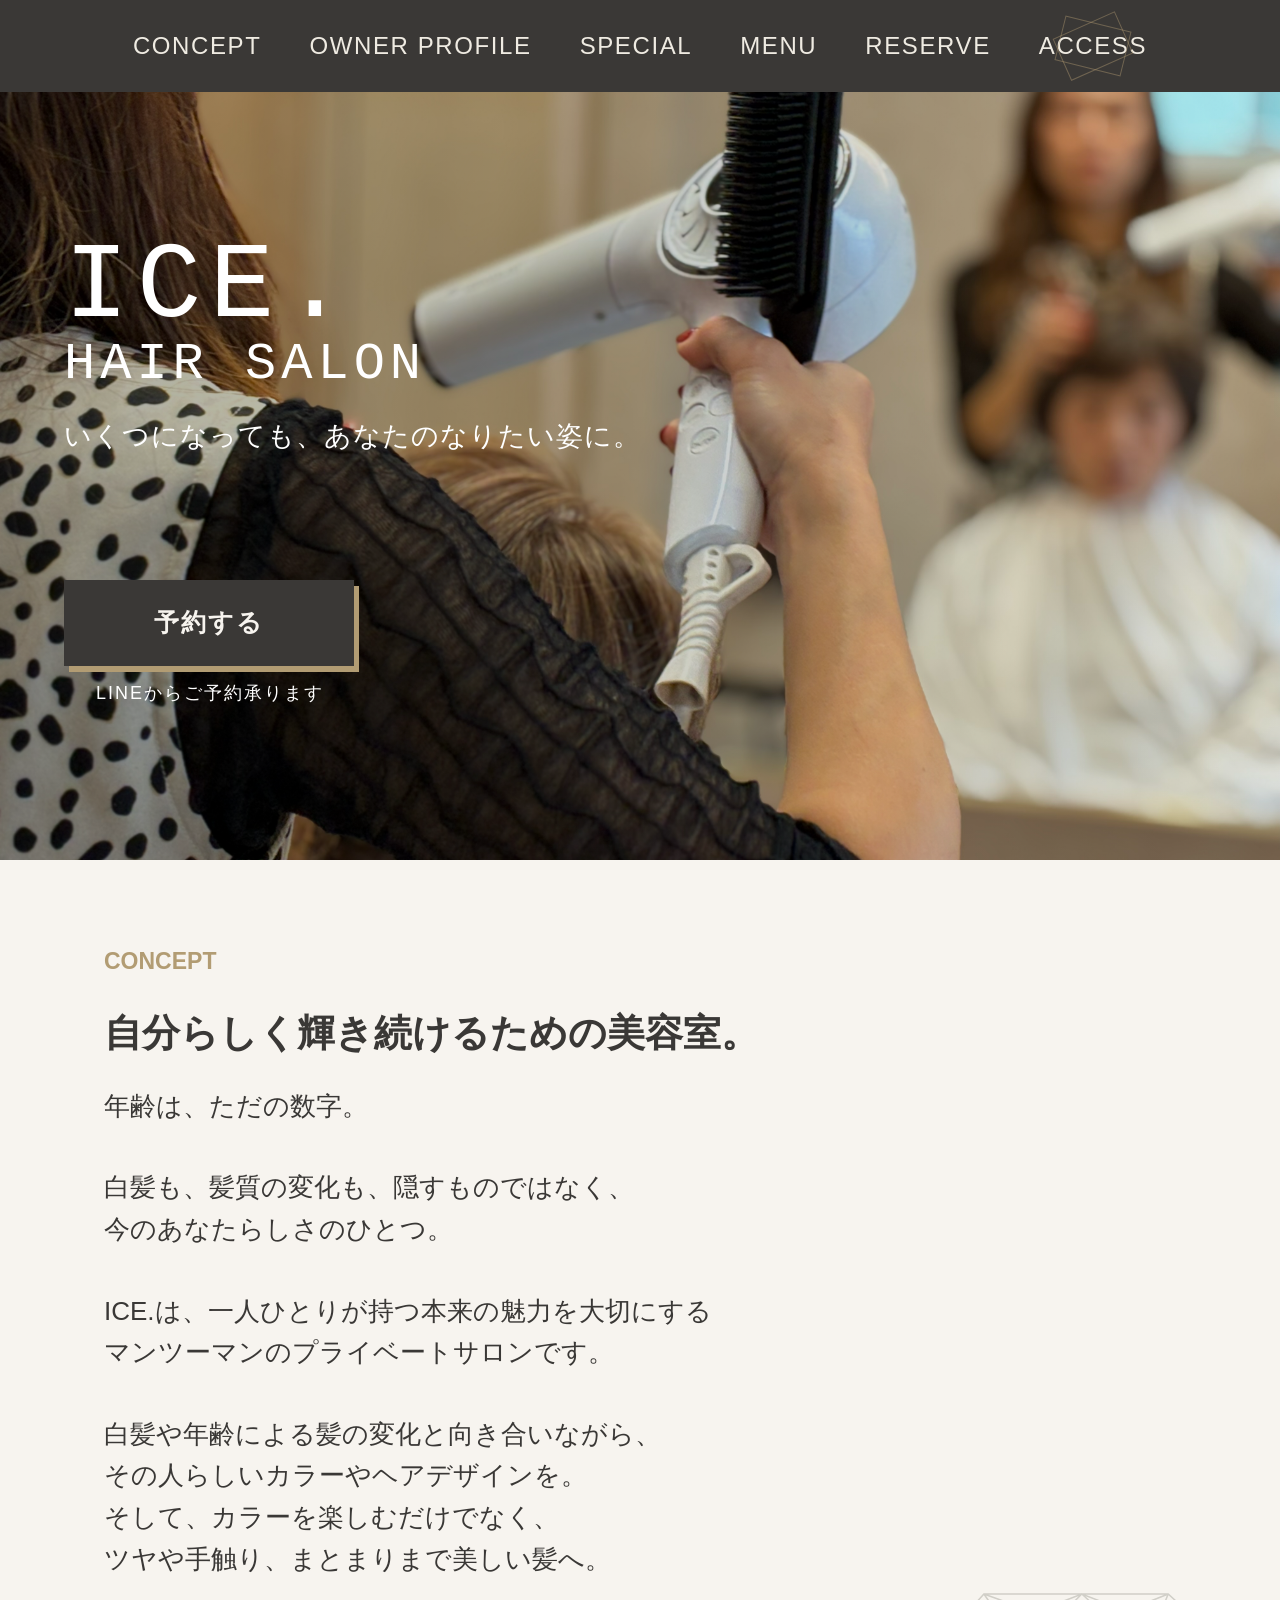
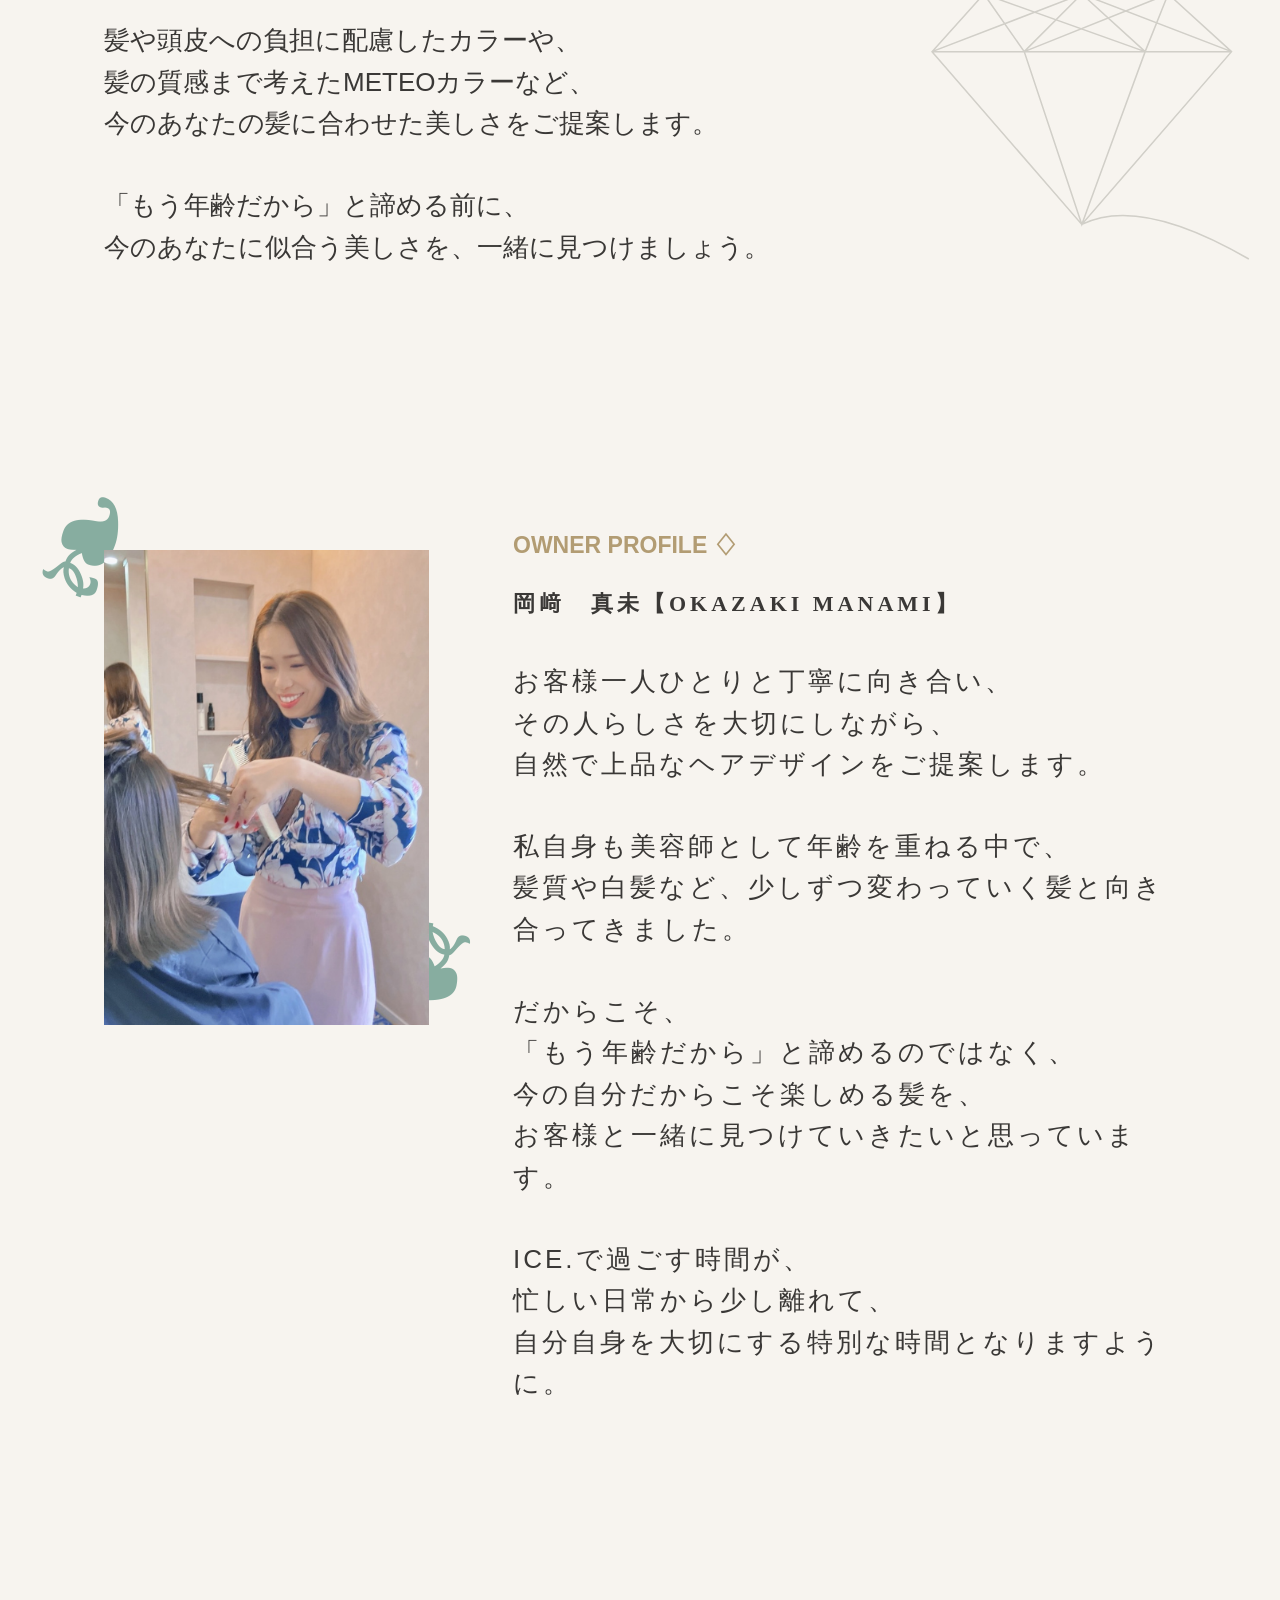
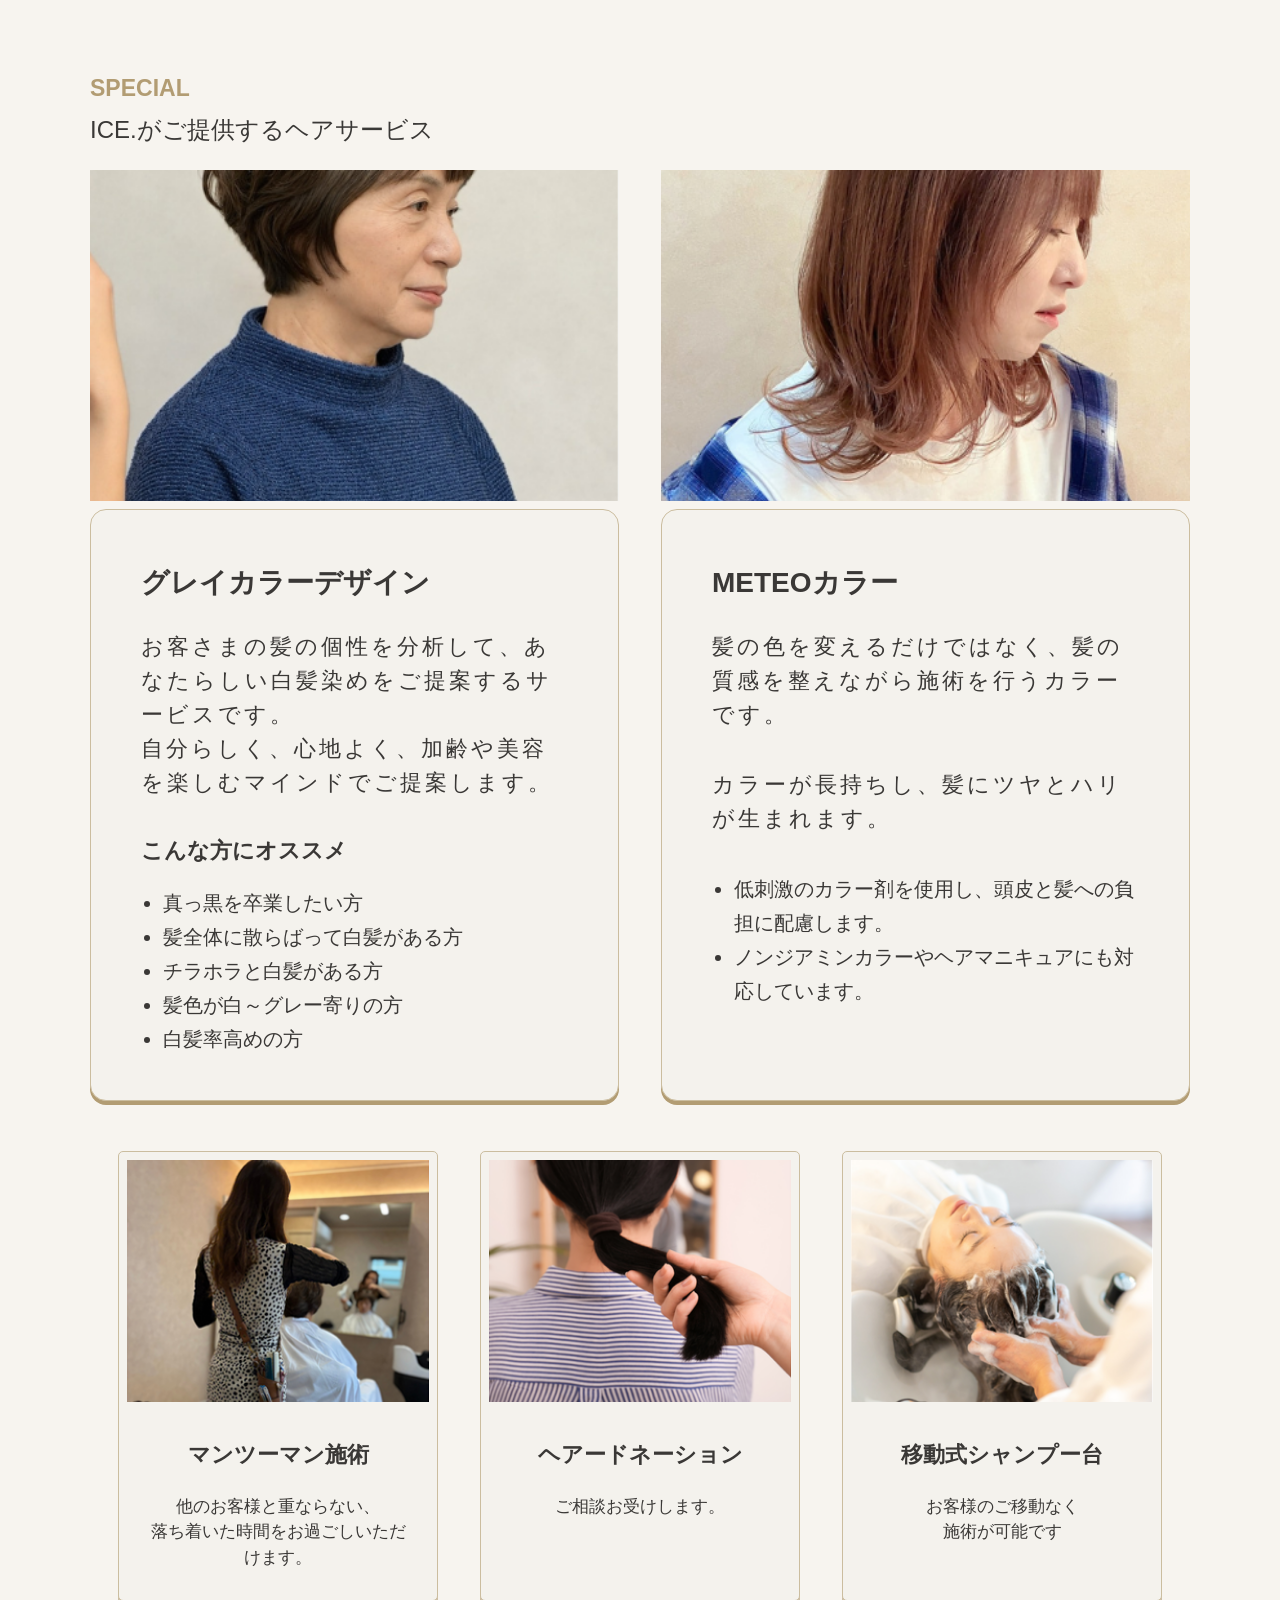
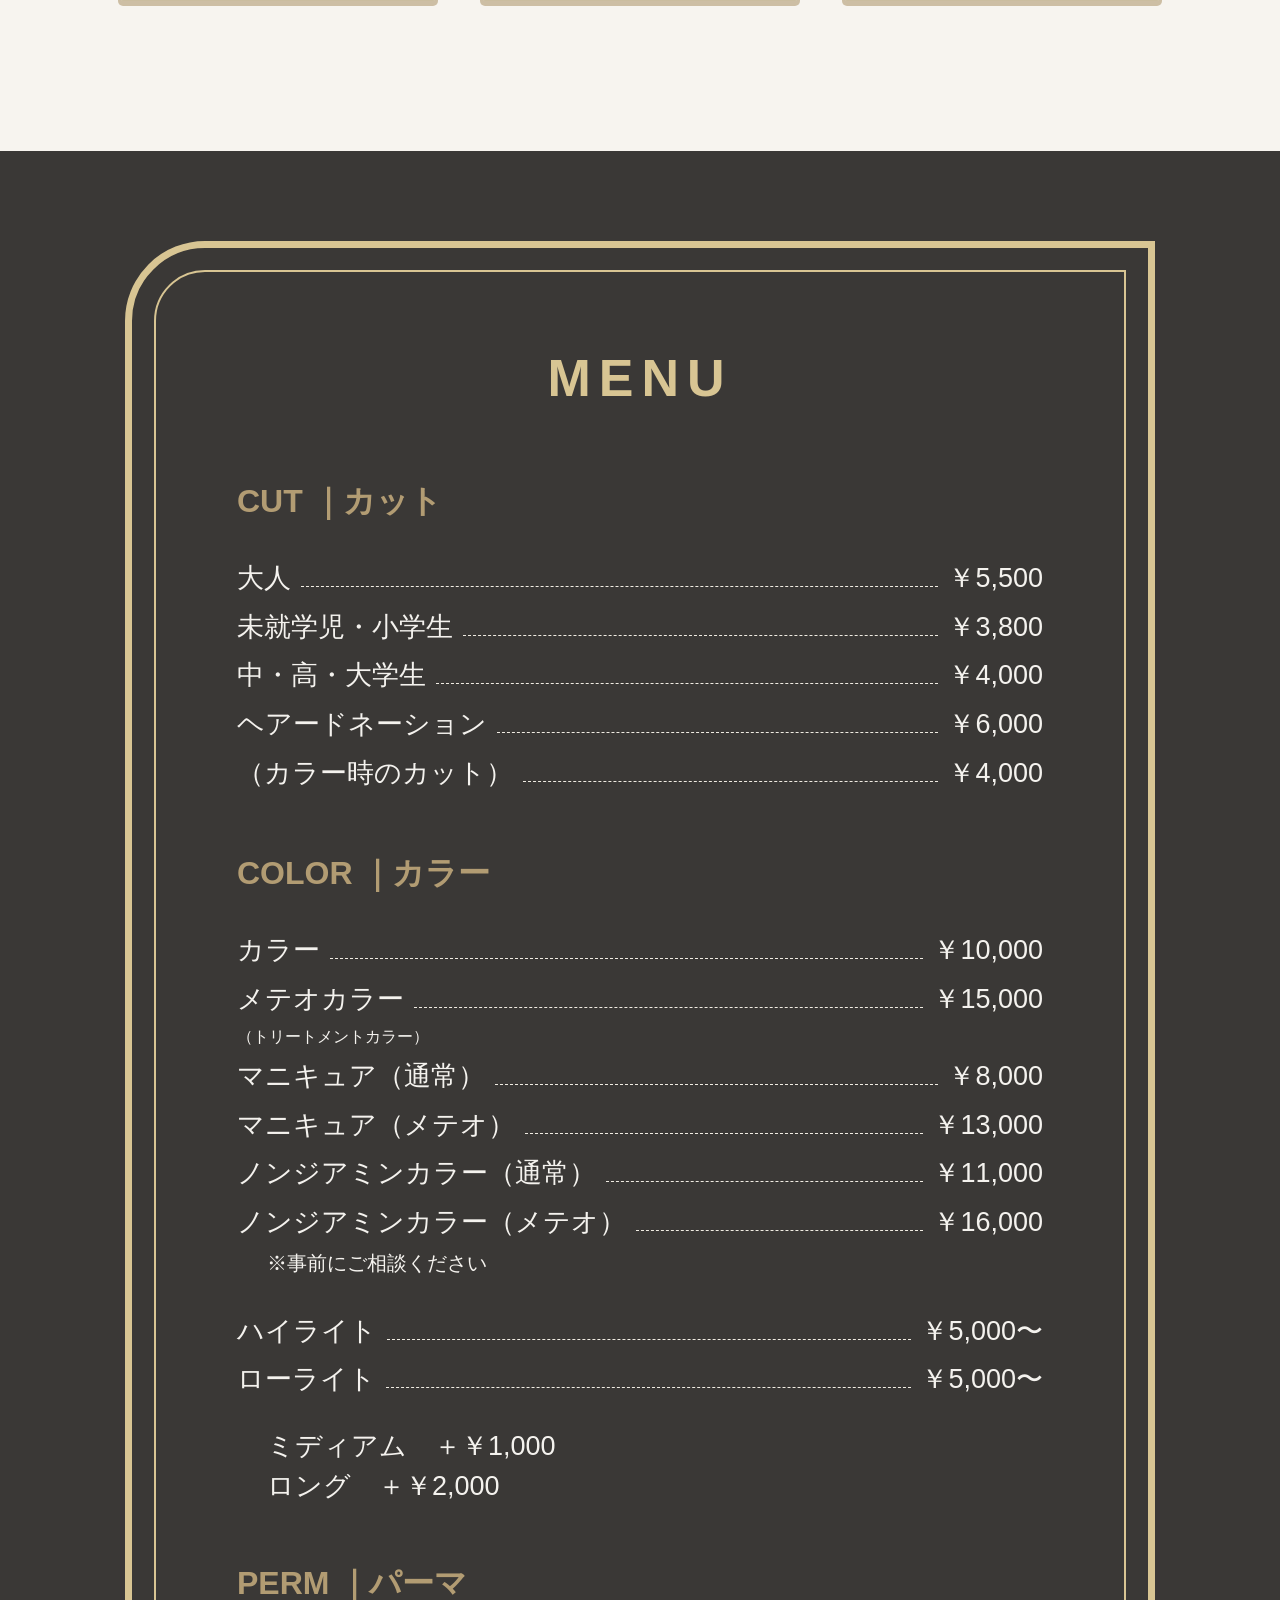
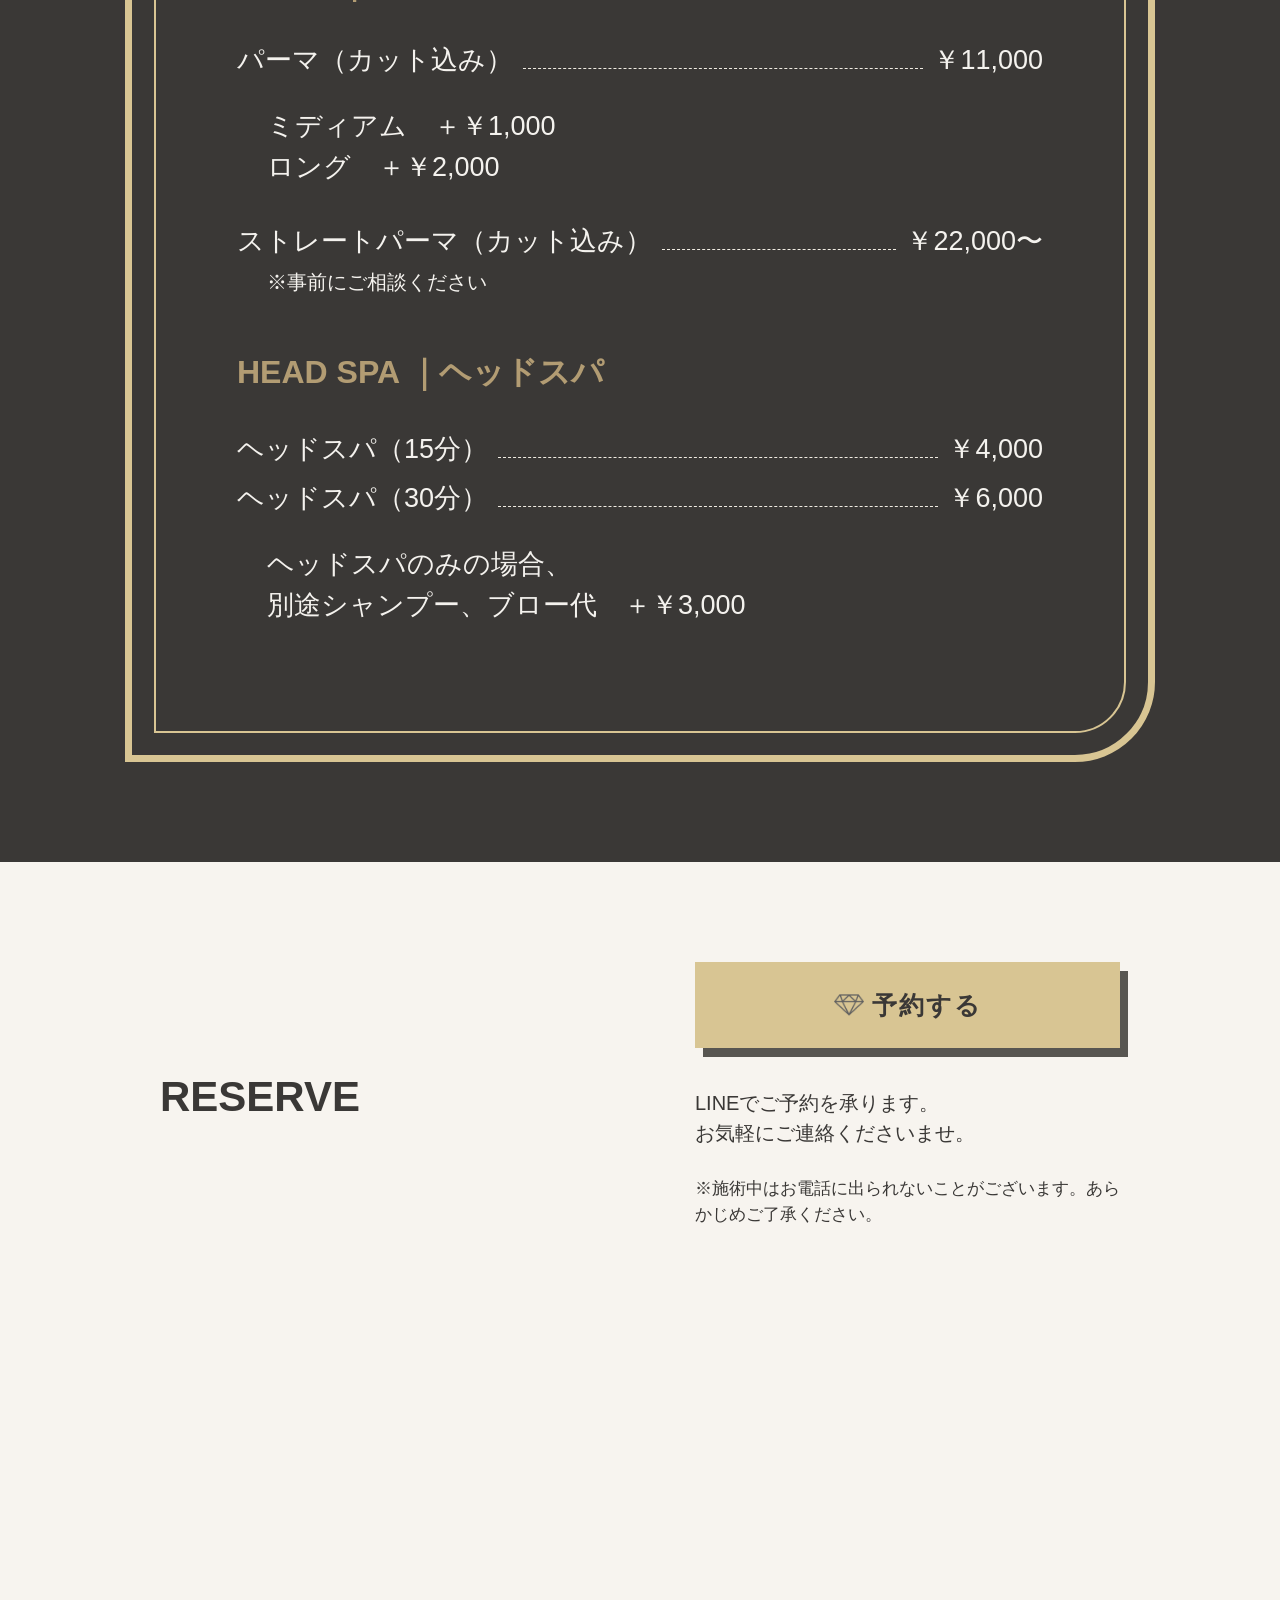
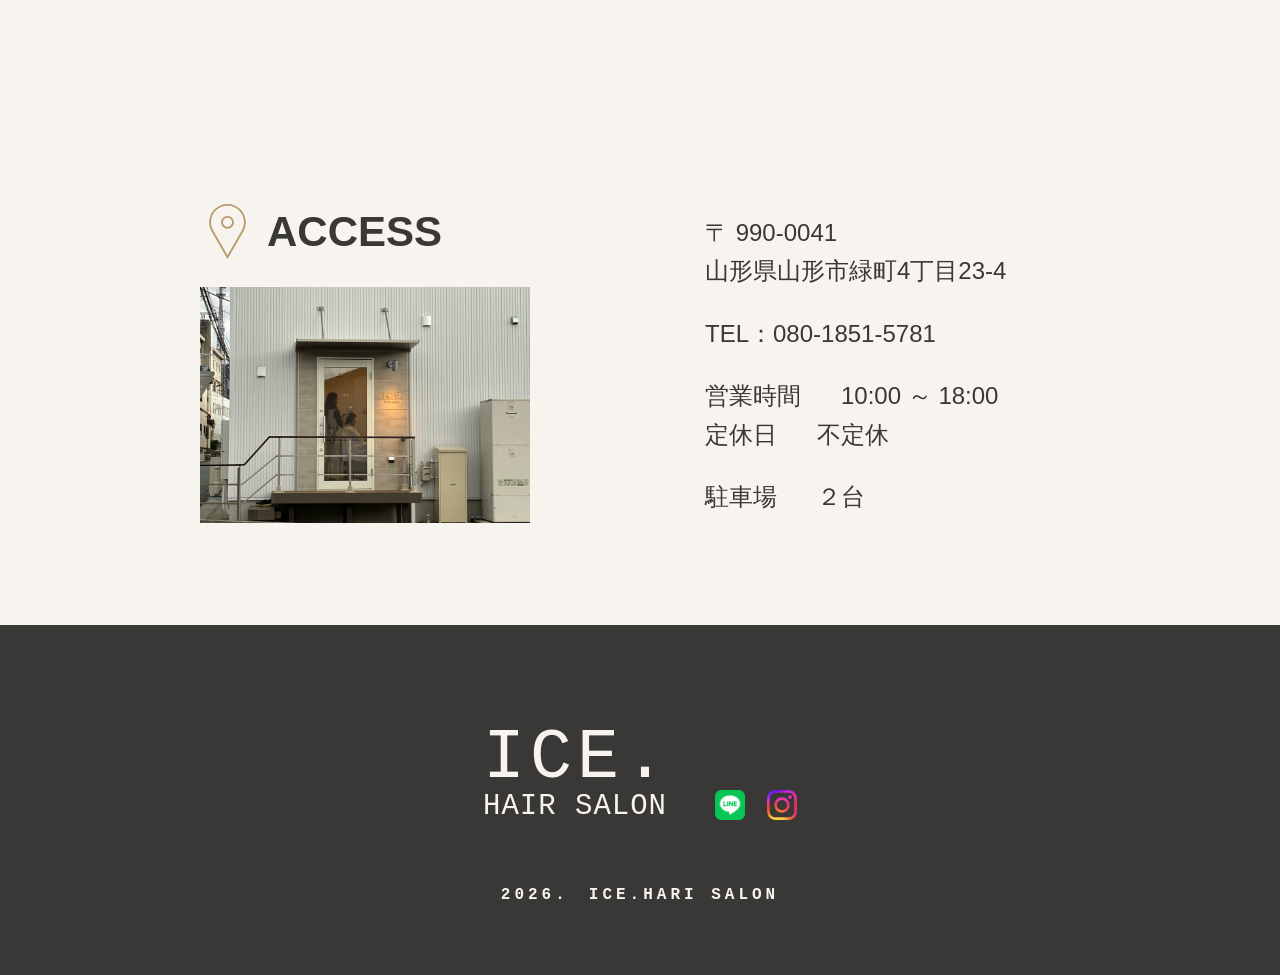
==== commit 4d29079c: "写真差し替え 写真差し替え" ====
--- a/index.html
+++ b/index.html
@@ -117,7 +117,7 @@
         <div class="container owner-grid">
 
           <figure class="owner-photo reveal">
-            <img src="assets/owner.svg" width="640" height="900" alt="施術風景の仮画像" loading="lazy">
+            <img src="assets/owner.png" width="640" height="900" alt="施術風景" loading="lazy">
             <span class="leaf leaf-one" aria-hidden="true">❧</span>
             <span class="leaf leaf-two" aria-hidden="true">❧</span>
           </figure>
@@ -165,7 +165,7 @@
           <div class="special-grid">
 
             <article class="feature reveal">
-              <img src="assets/gray.svg" width="800" height="500" alt="グレイヘアの仮画像" loading="lazy">
+              <img src="assets/gray.png" width="800" height="500" alt="グレイヘア" loading="lazy">
               <div class="card">
                 <h3>グレイカラーデザイン</h3>
                 <p>
@@ -184,7 +184,7 @@
             </article>
 
             <article class="feature reveal">
-              <img src="assets/color.svg" width="800" height="500" alt="ヘアカラー施術の仮画像" loading="lazy">
+              <img src="assets/color.png" width="800" height="500" alt="ヘアカラー施術" loading="lazy">
               <div class="card">
                 <h3>METEOカラー</h3>
                 <p>髪の色を変えるだけではなく、髪の質感を整えながら施術を行うカラーです。</p>
@@ -201,7 +201,7 @@
           <div class="services">
 
             <article class="small-card reveal">
-              <img src="assets/tools.svg" alt="美容道具の仮画像" width="600" height="450" loading="lazy">
+              <img src="assets/tools.png" alt="美容道具" width="600" height="450" loading="lazy">
               <h3>マンツーマン施術</h3>
               <p>
                 他のお客様と重ならない、<br>
@@ -210,13 +210,13 @@
             </article>
 
             <article class="small-card reveal">
-              <img src="assets/donation.svg" alt="ヘアカットの仮画像" width="600" height="450" loading="lazy">
+              <img src="assets/donation.png" alt="ヘアカット" width="600" height="450" loading="lazy">
               <h3>ヘアードネーション</h3>
               <p>ご相談お受けします。</p>
             </article>
 
             <article class="small-card reveal">
-              <img src="assets/shampoo.svg" alt="移動式シャンプー台の仮画像" width="600" height="450" loading="lazy">
+              <img src="assets/shampoo.png" alt="移動式シャンプー台" width="600" height="450" loading="lazy">
               <h3>移動式シャンプー台</h3>
               <p>
                 お客様のご移動なく<br>
@@ -398,7 +398,7 @@
 
           <div class="reveal">
             <h2><img src="assets/map-marker-svgrepo-com.svg" alt="access_icon" width="60" height="60" loading="lazy">ACCESS</h2>
-            <img class="exterior" src="assets/exterior.svg" alt="店舗外観の仮画像" width="700" height="500" loading="lazy">
+            <img class="exterior" src="assets/exterior.png" alt="店舗外観" width="700" height="500" loading="lazy">
           </div>
 
           <div class="access-info reveal">
--- a/styles.css
+++ b/styles.css
@@ -88,7 +88,7 @@
 -------------------------------------**/
 .hero {
   height: 768px;
-  background: linear-gradient(90deg, #0005, #0001), url('assets/hero.svg') center/cover;
+  background: linear-gradient(90deg, #0005, #0001), url('assets/hero.png') center/cover;
   color: white;
   overflow: hidden;
 }
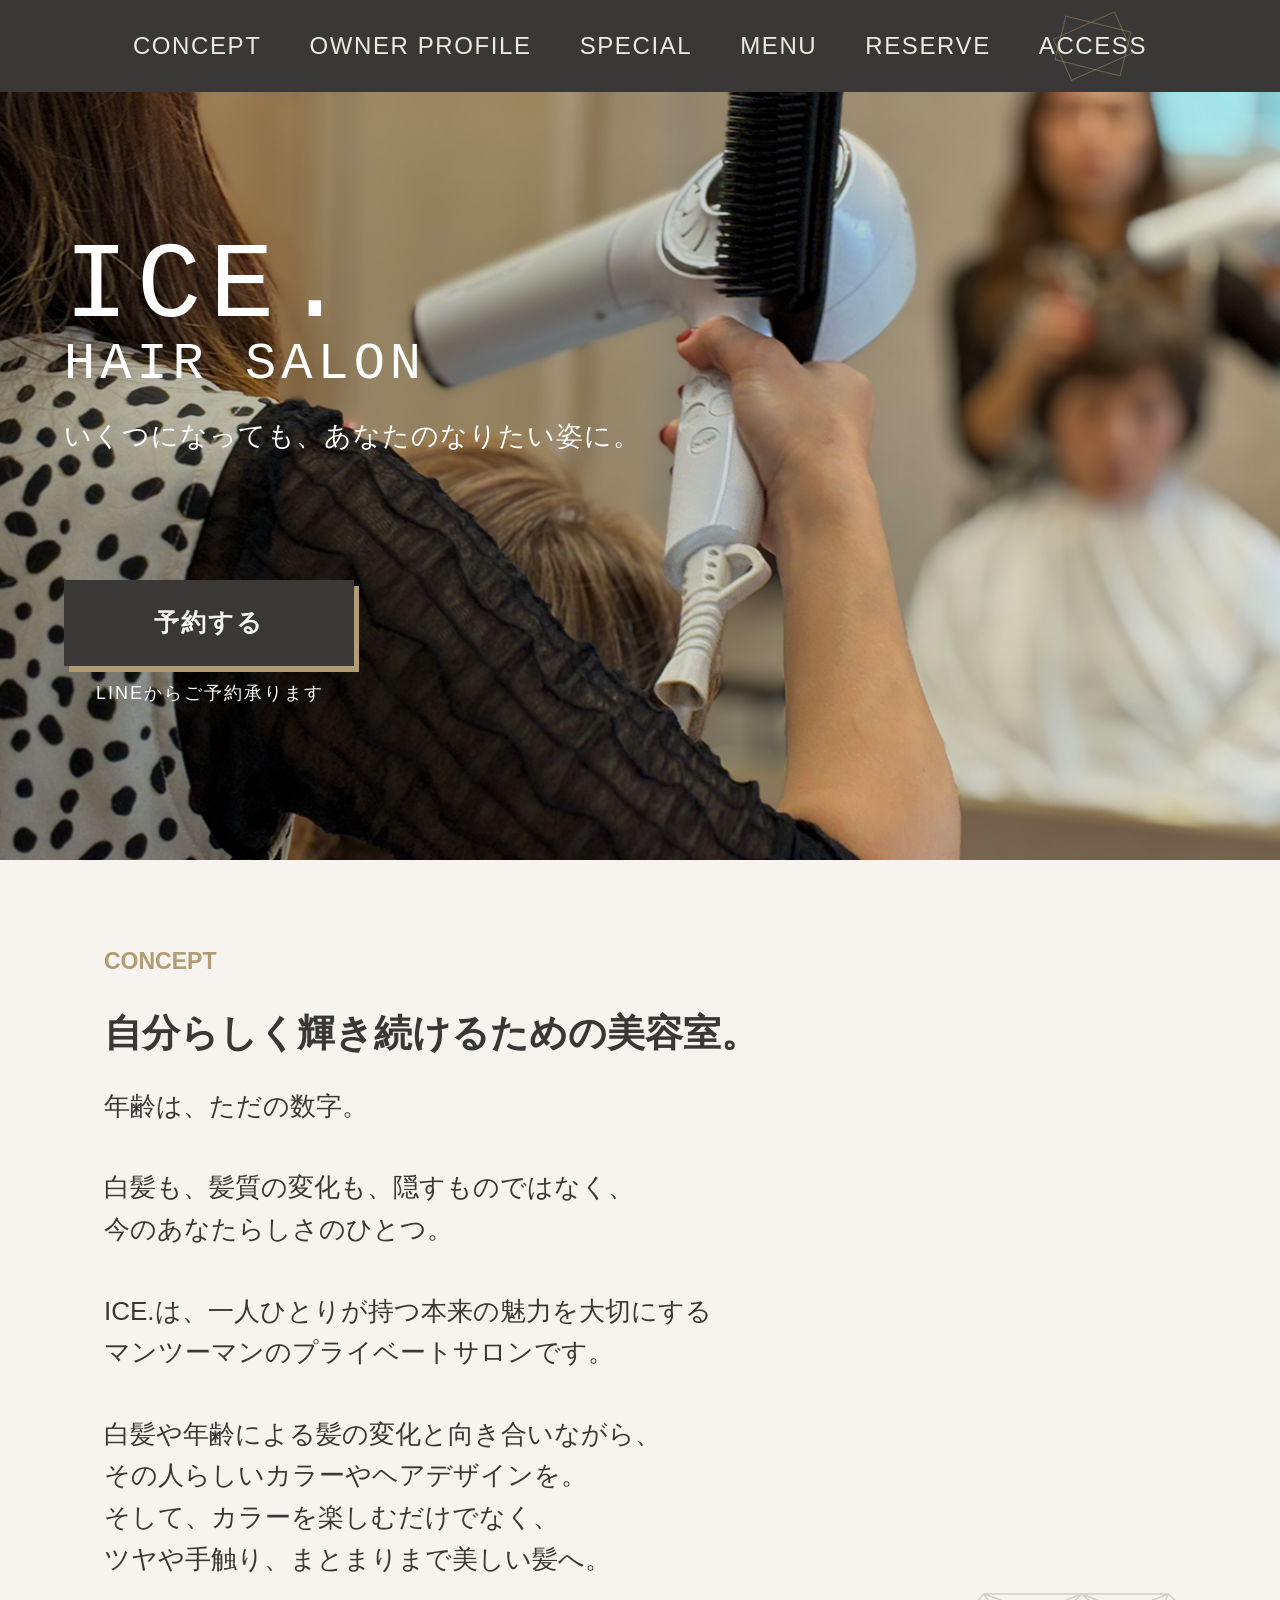
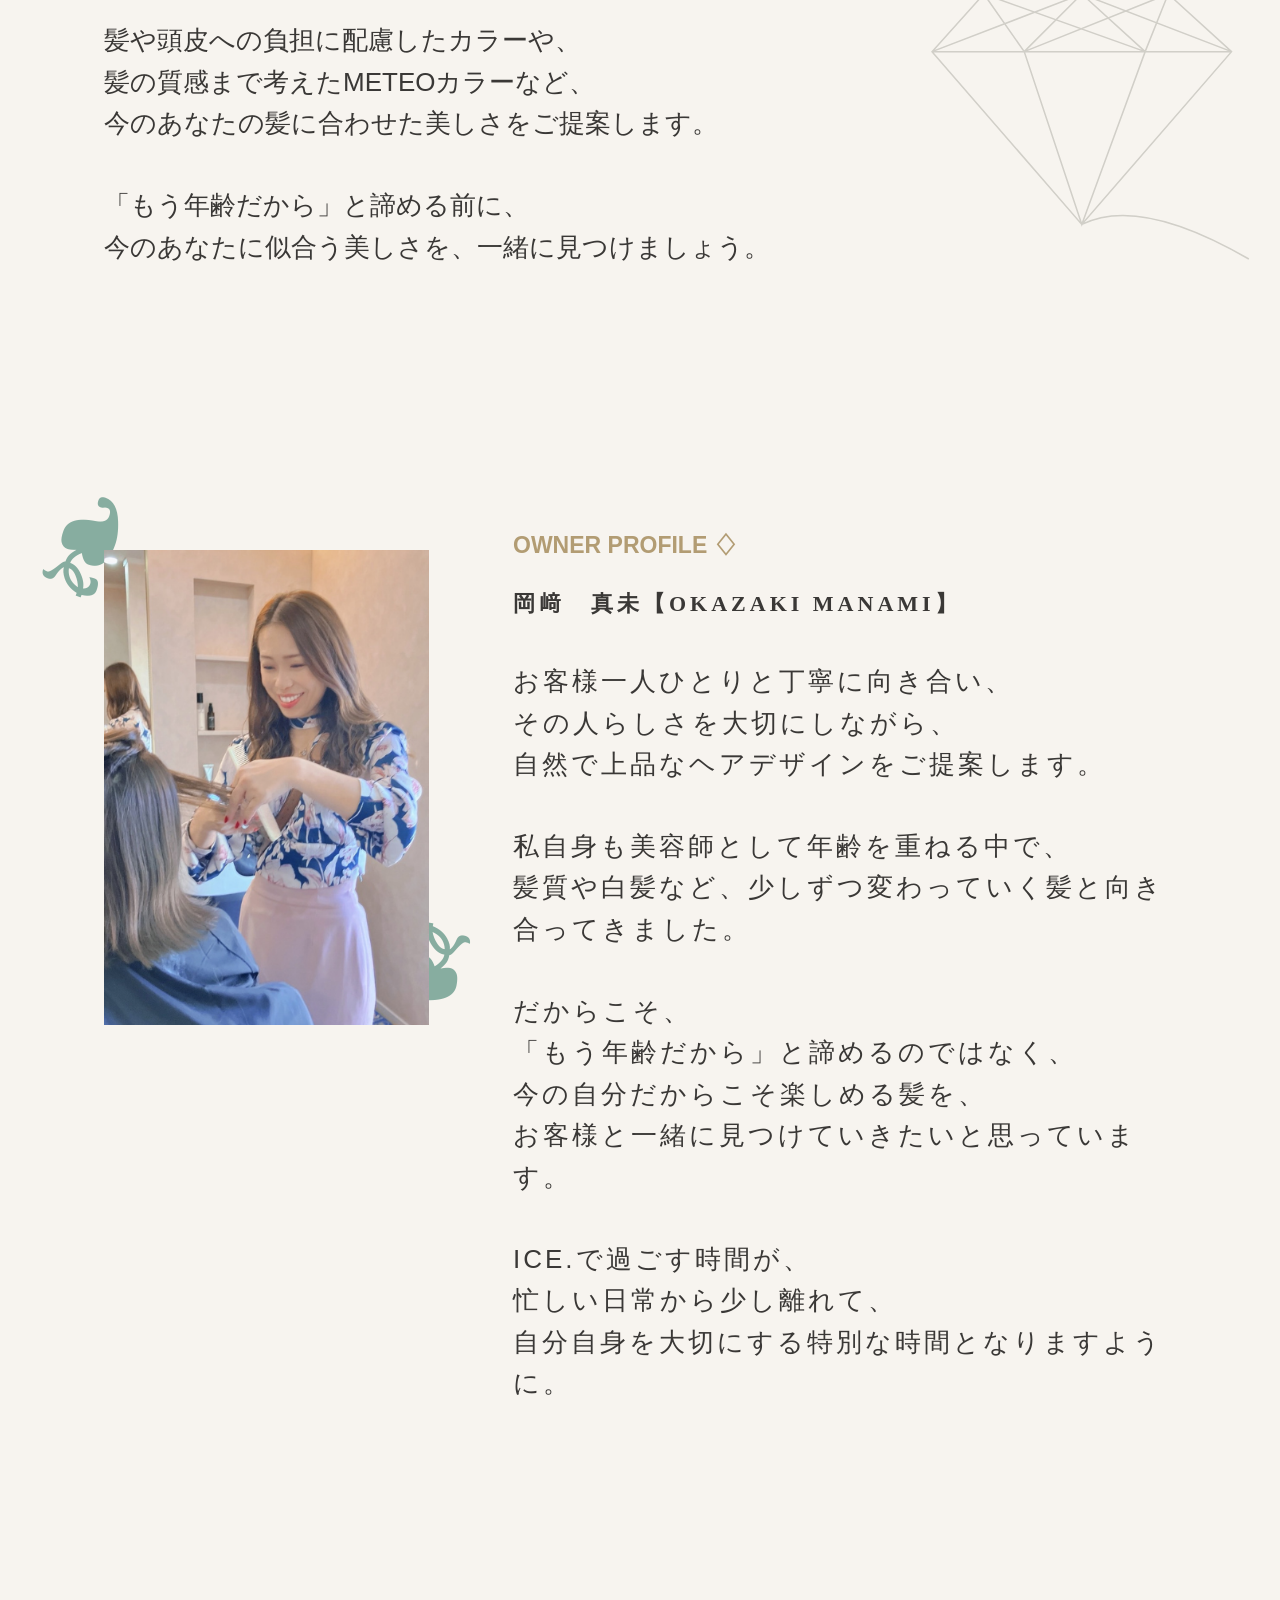
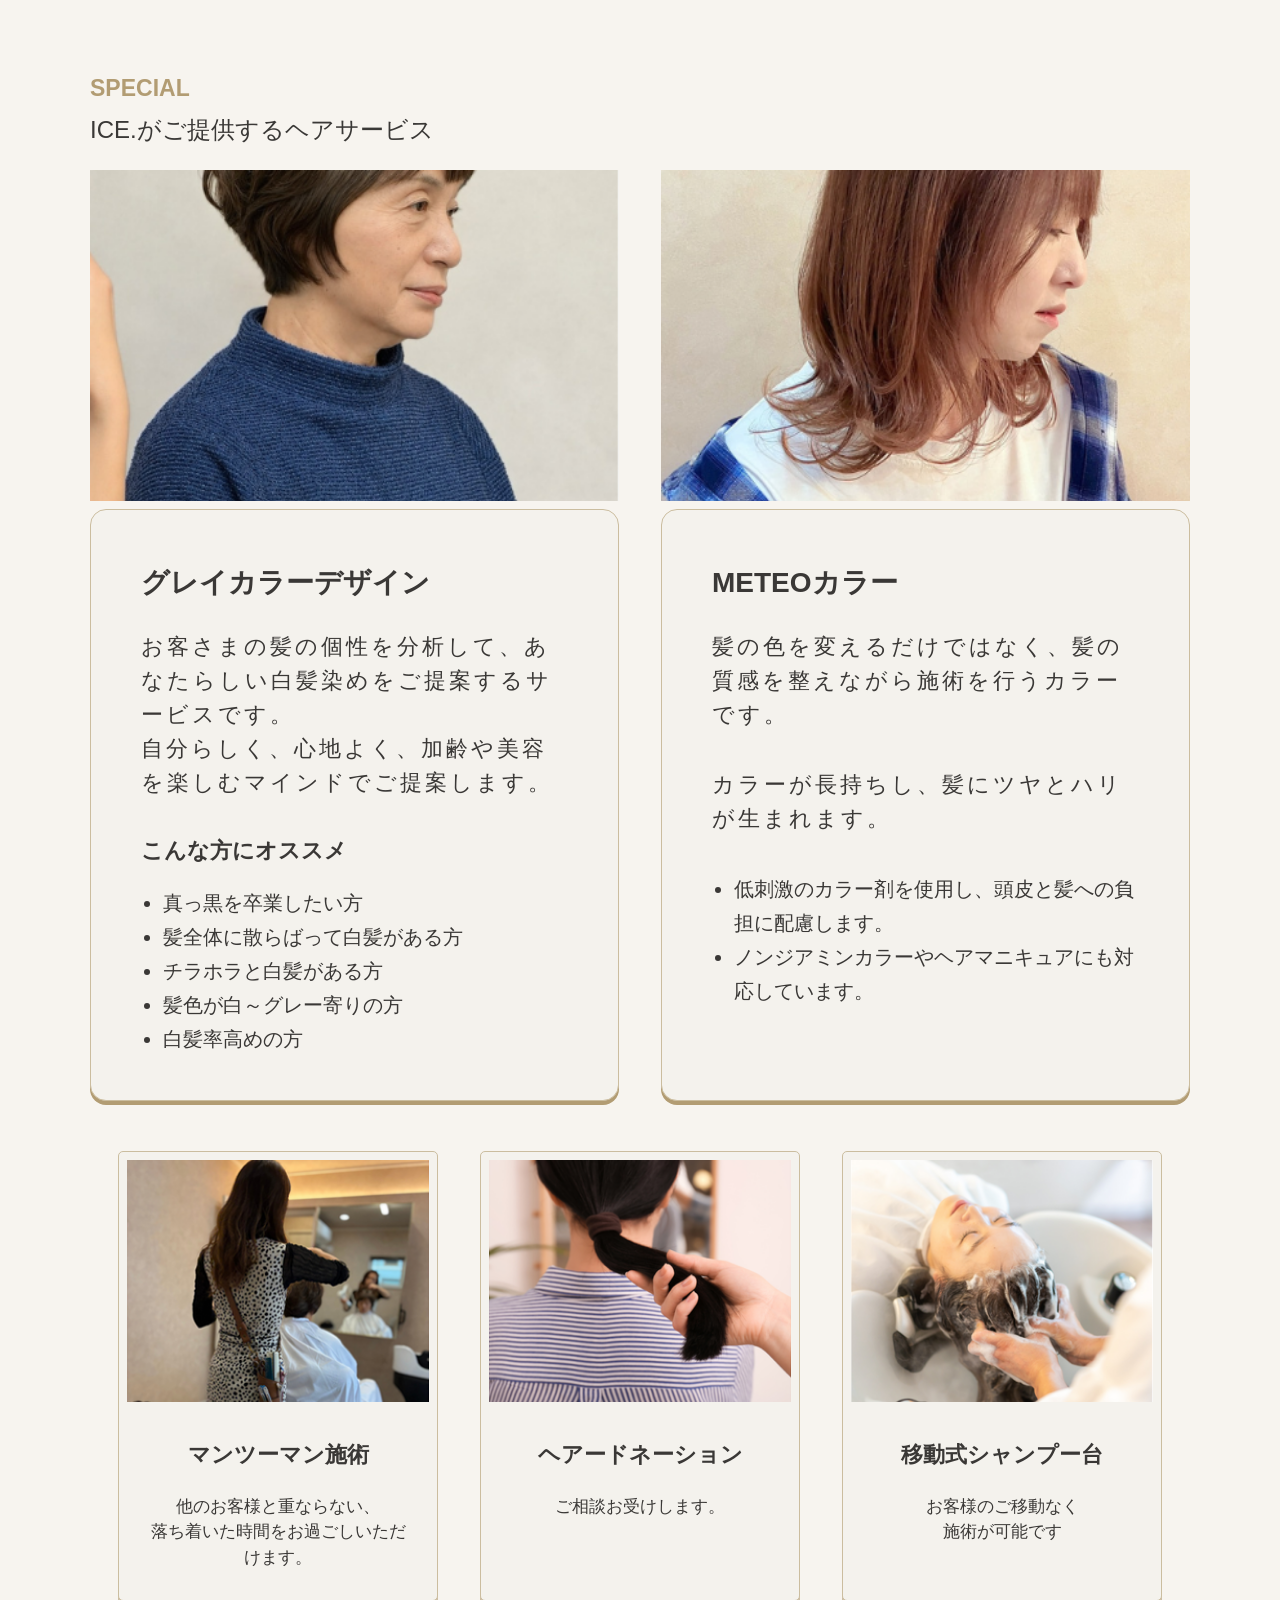
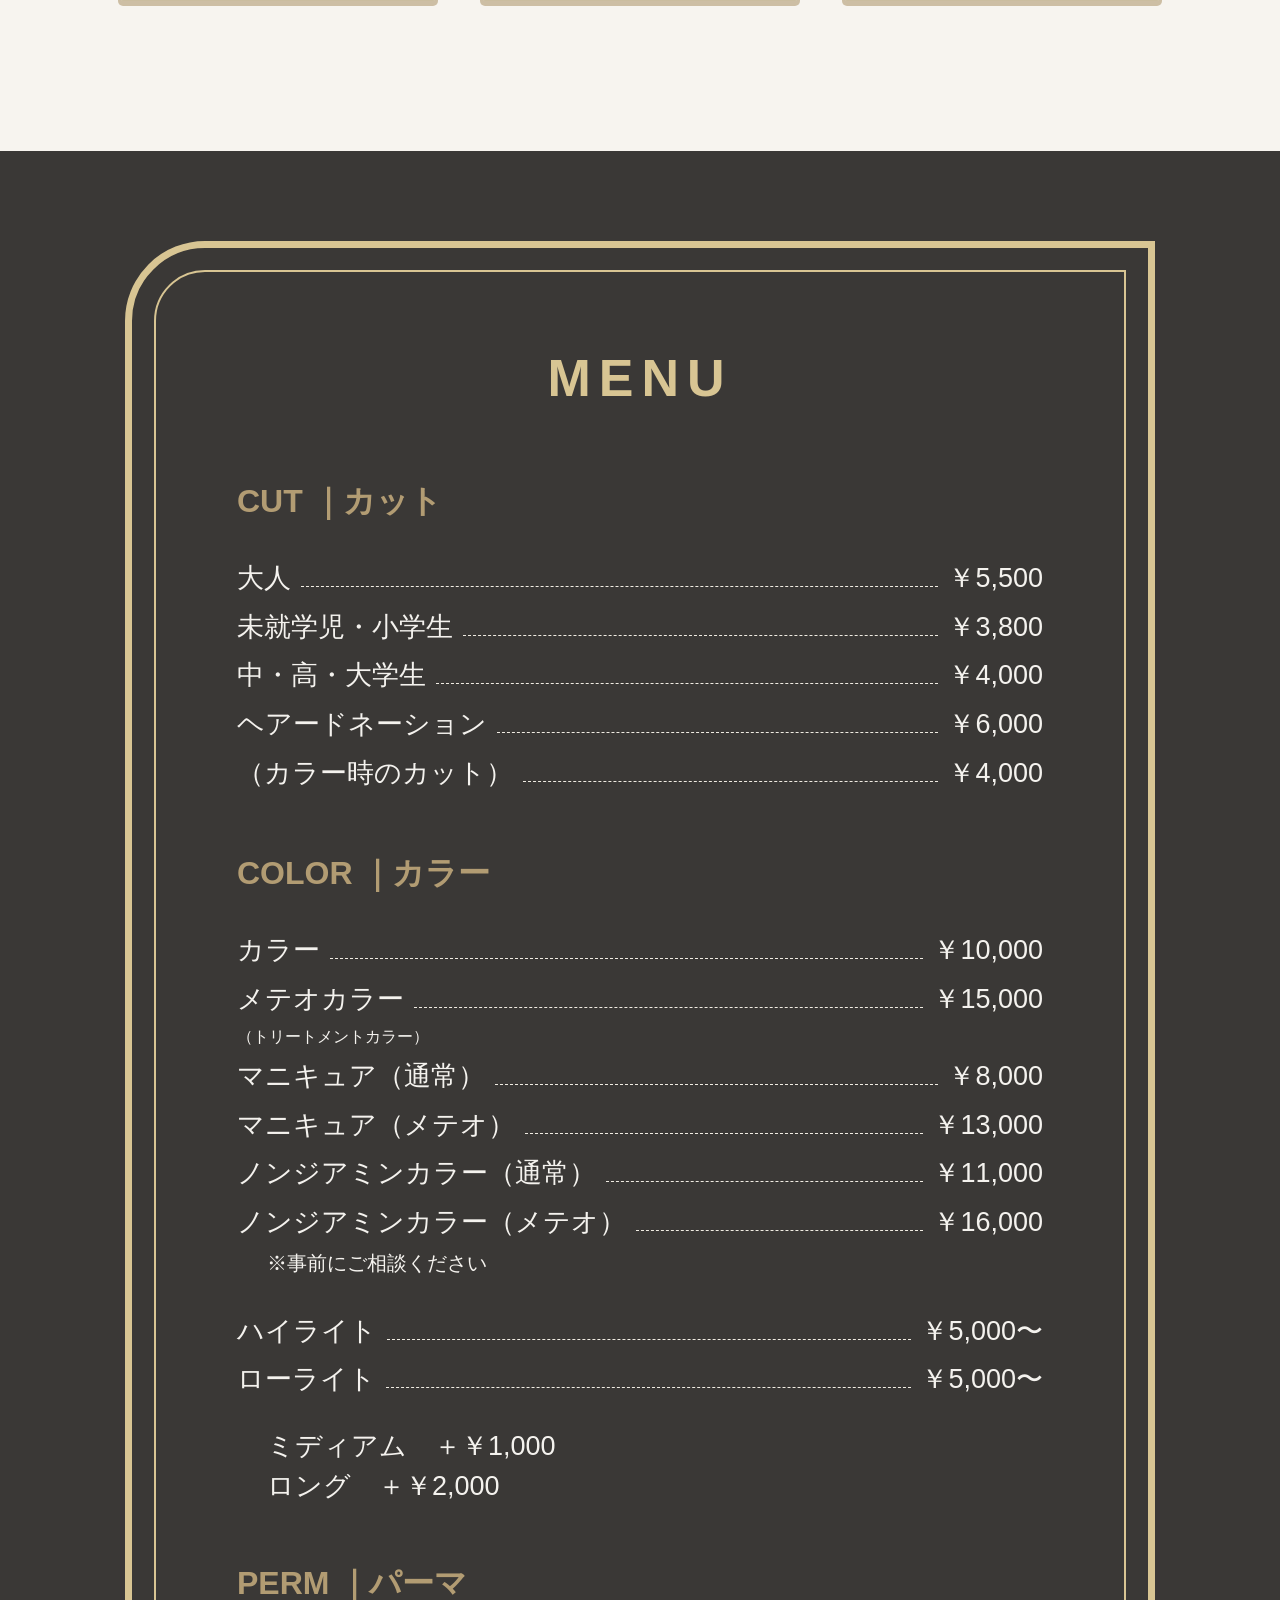
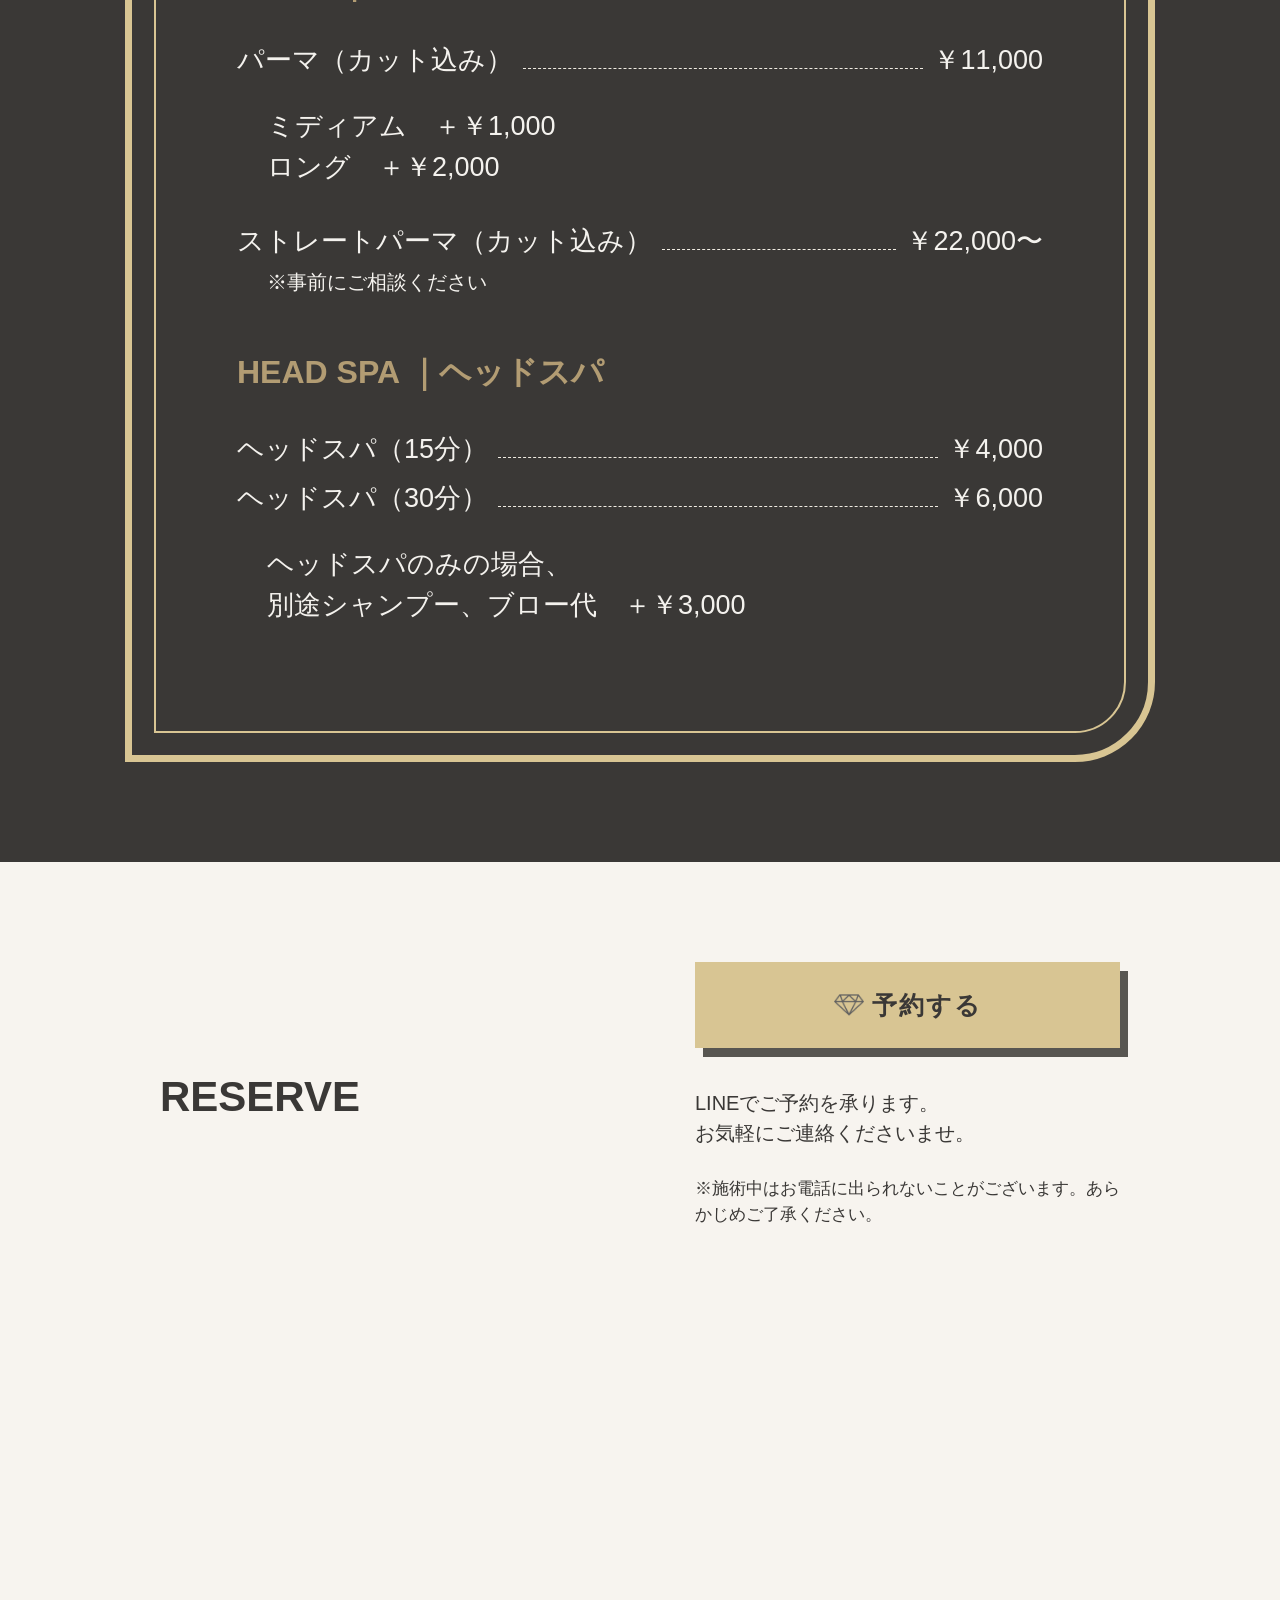
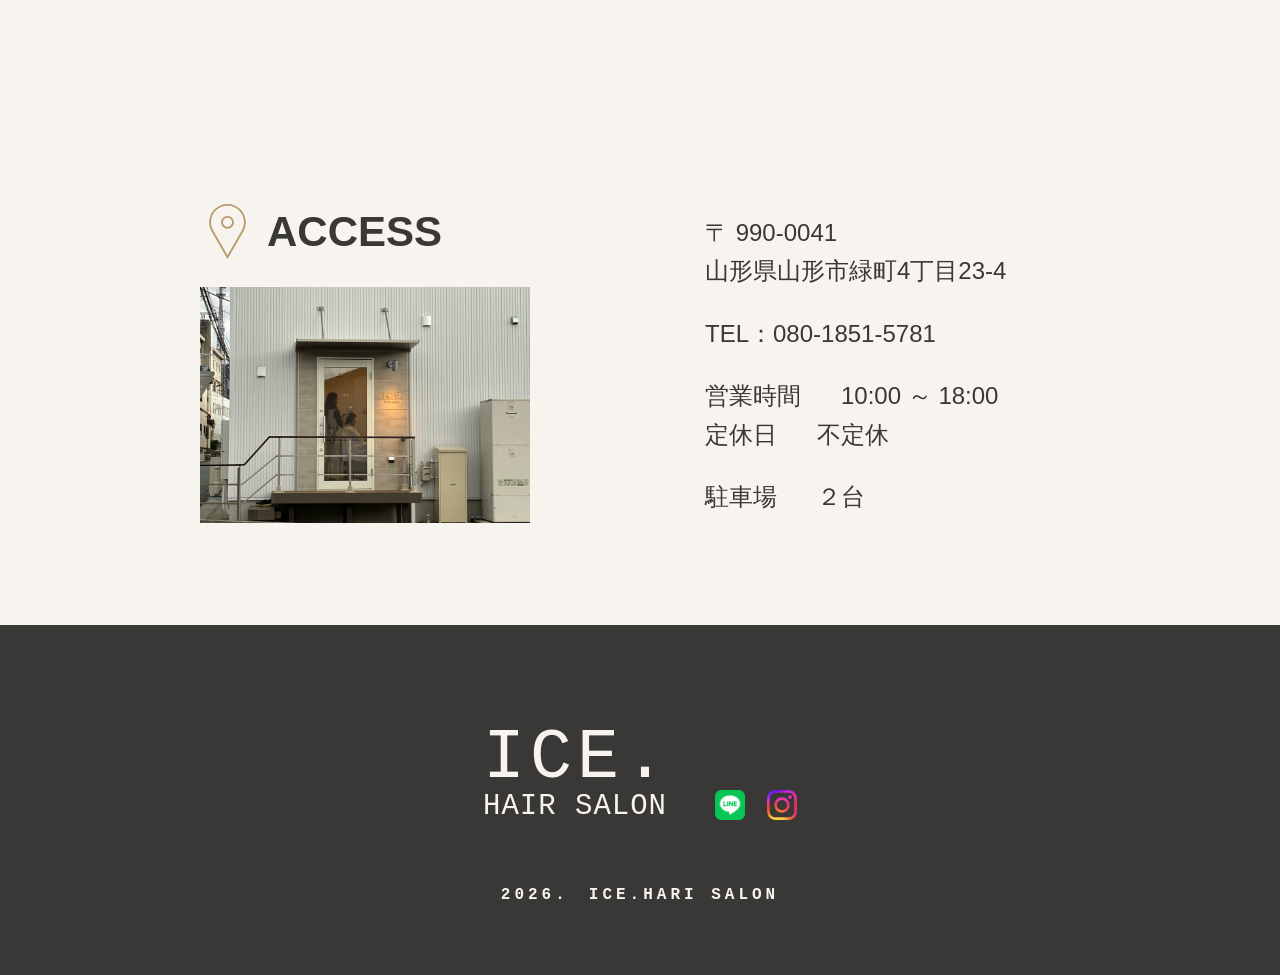
==== commit 05319070: "ブラウザに表示されるサイト名を更新 ブラウザに表示されるサイト名を更新" ====
--- a/index.html
+++ b/index.html
@@ -22,7 +22,7 @@
     <meta name="description" content="hair slon ICE.｜カラー＆グレイカラーをデザインするプライベートサロン">
 
     <!-- ブラウザで表示されるタイトル -->
-    <title>ICE. HAIR SALON｜グレイヘアを楽しむサロン</title>
+    <title>ICE. HAIR SALON｜世代を超えて、カラーを楽しむヘアサロン</title>
 
     <!-- スタイルシート -->
     <link rel="stylesheet" href="styles.css">
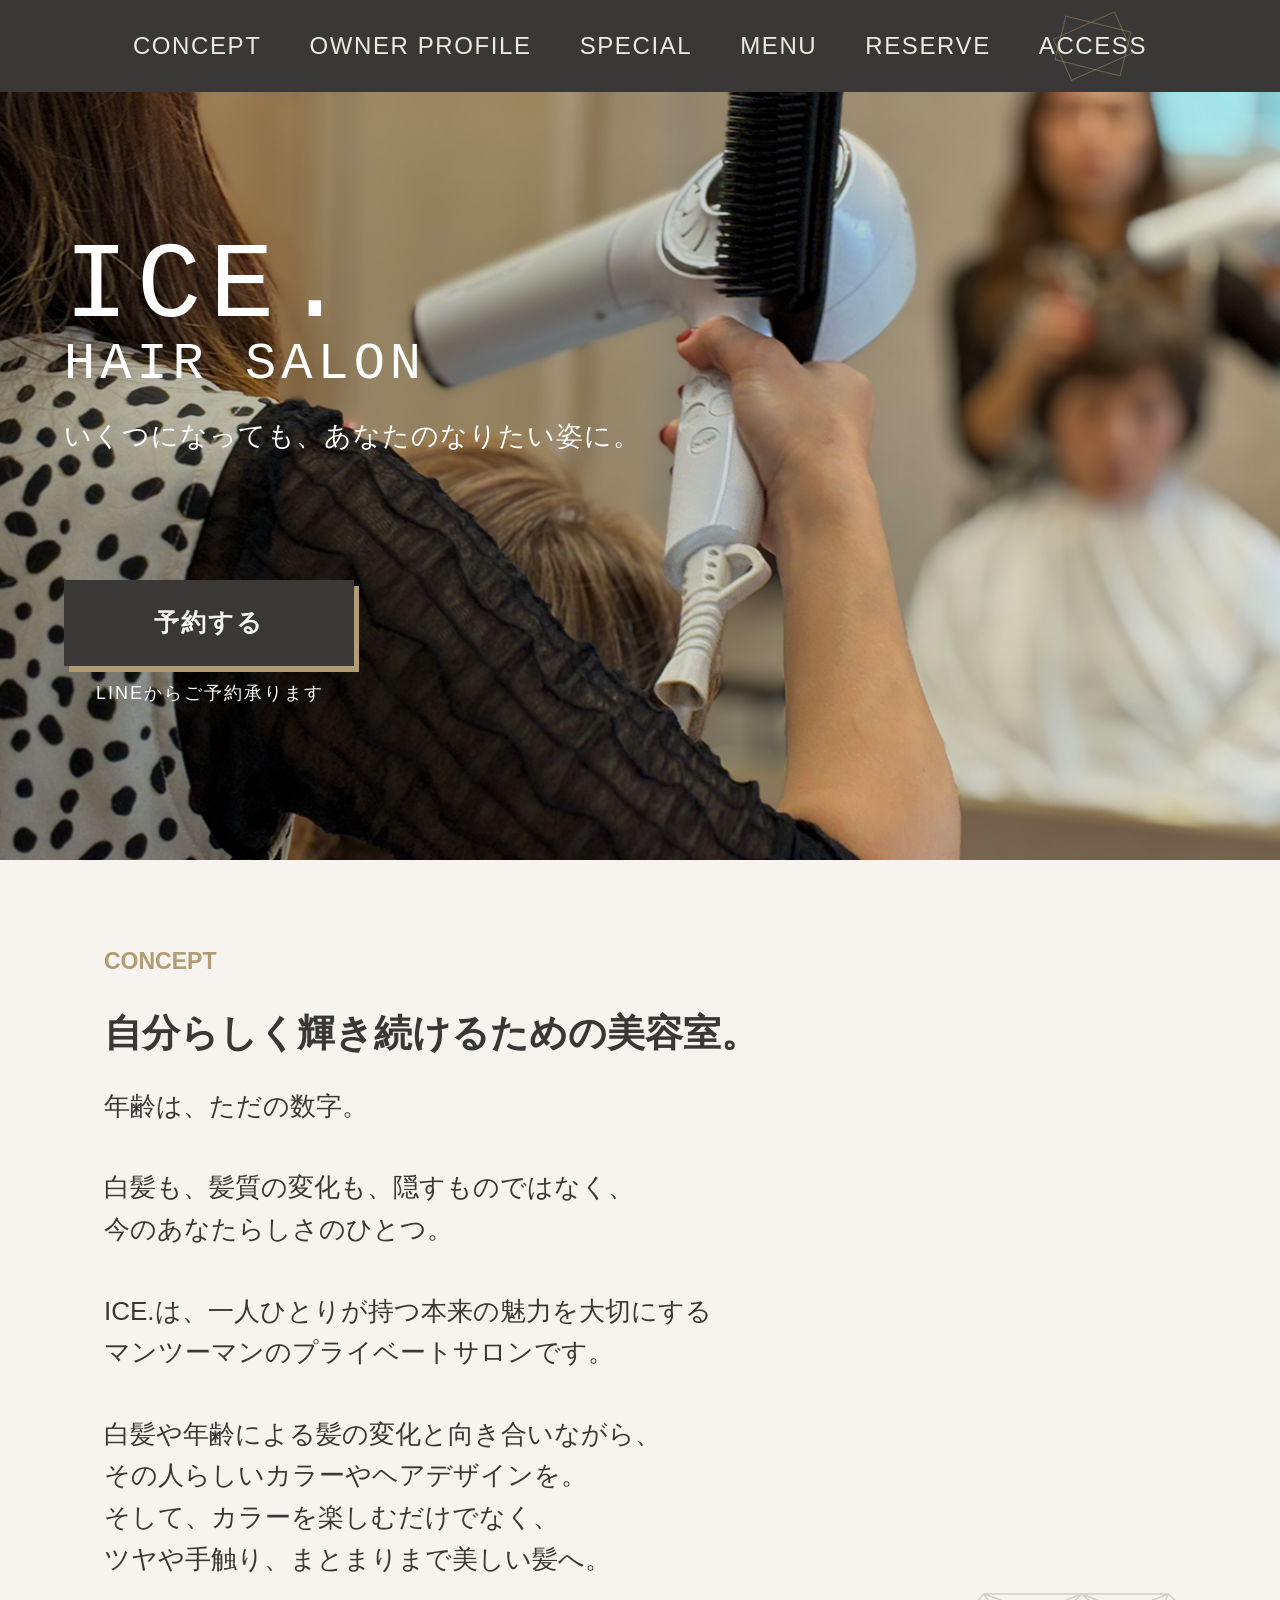
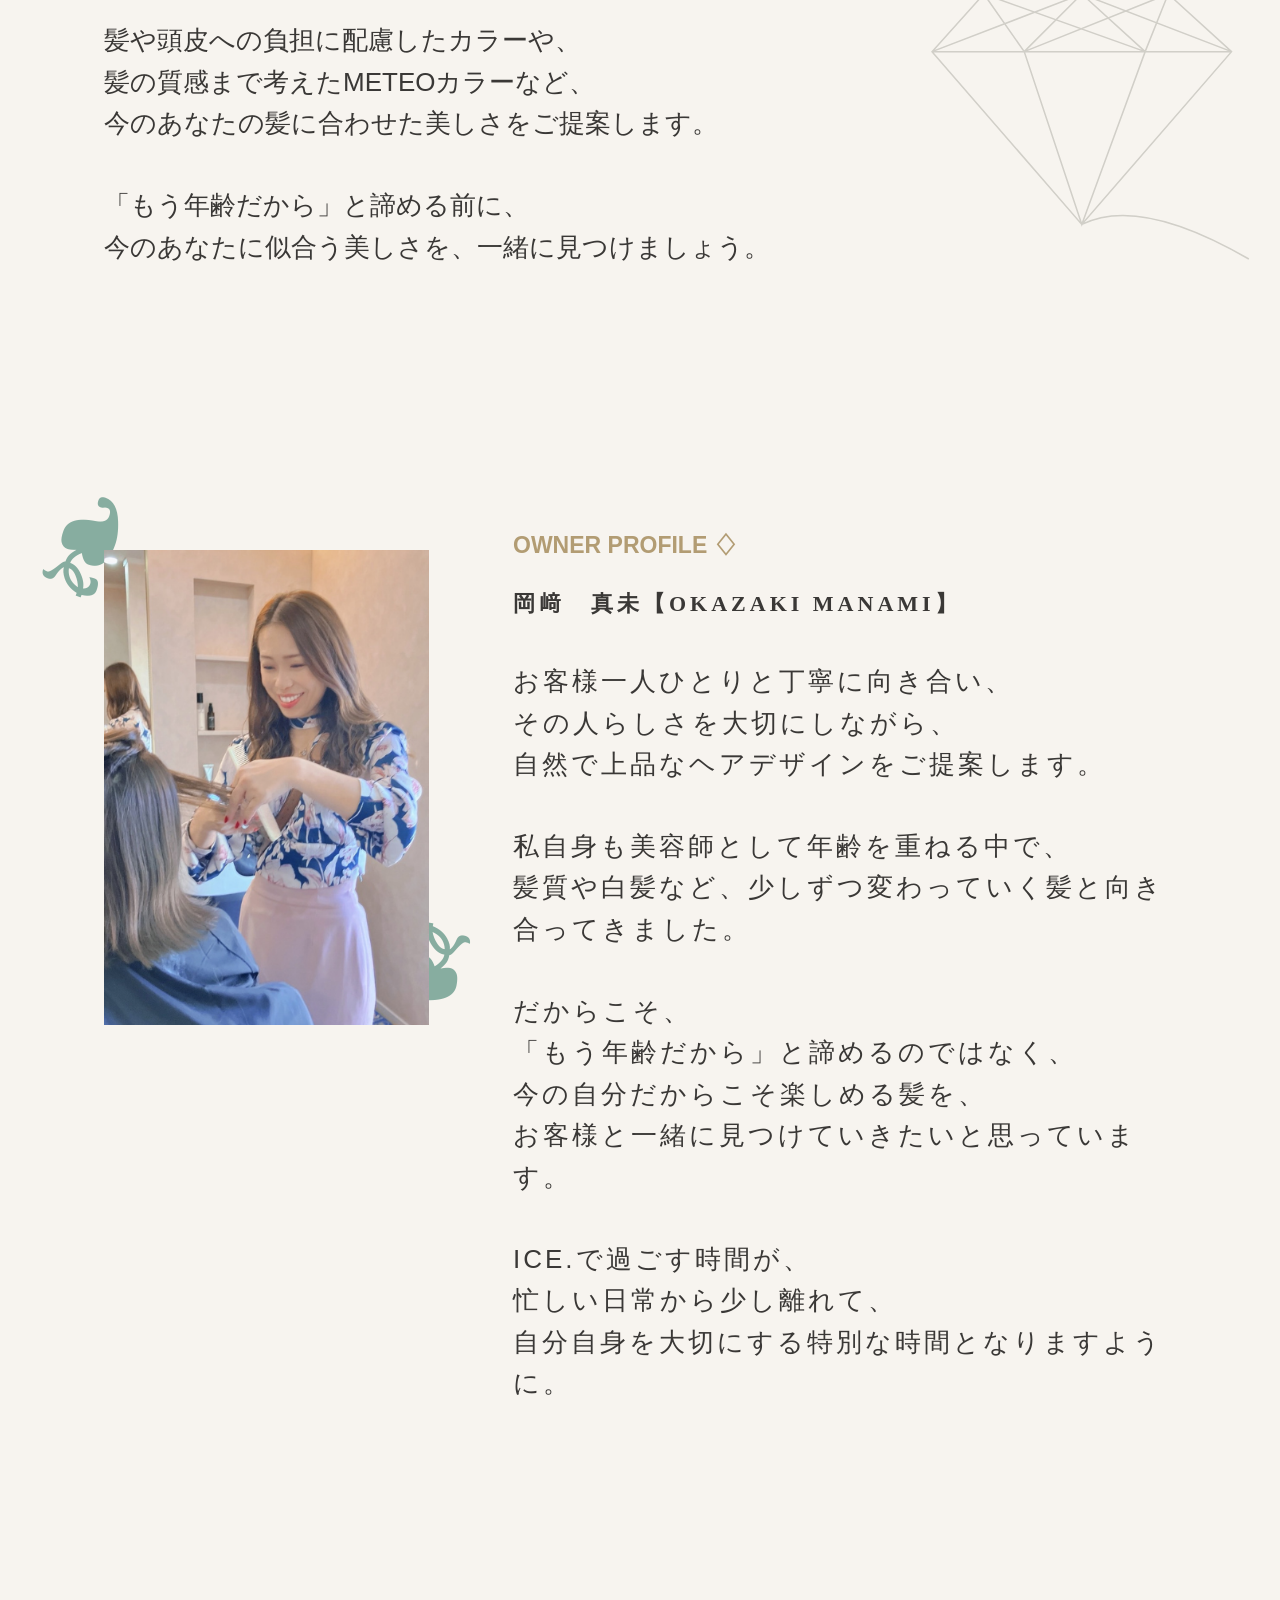
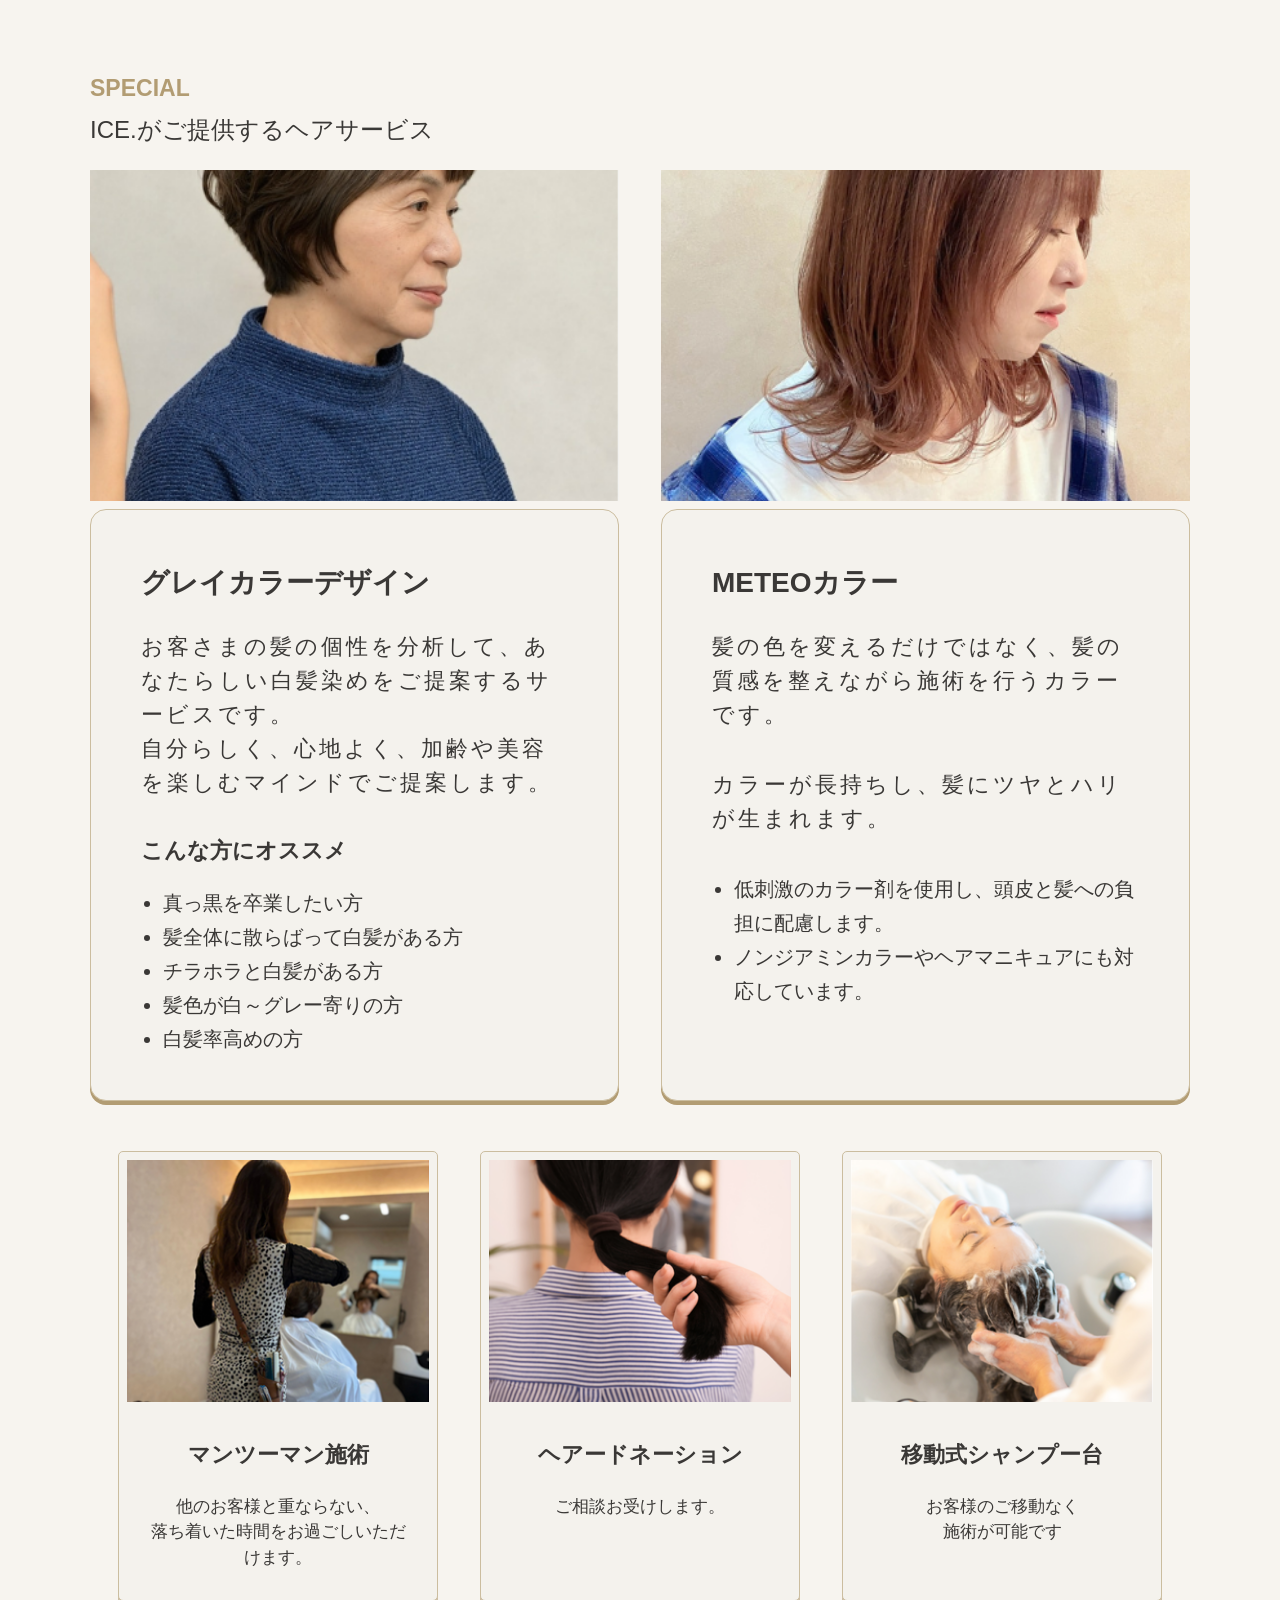
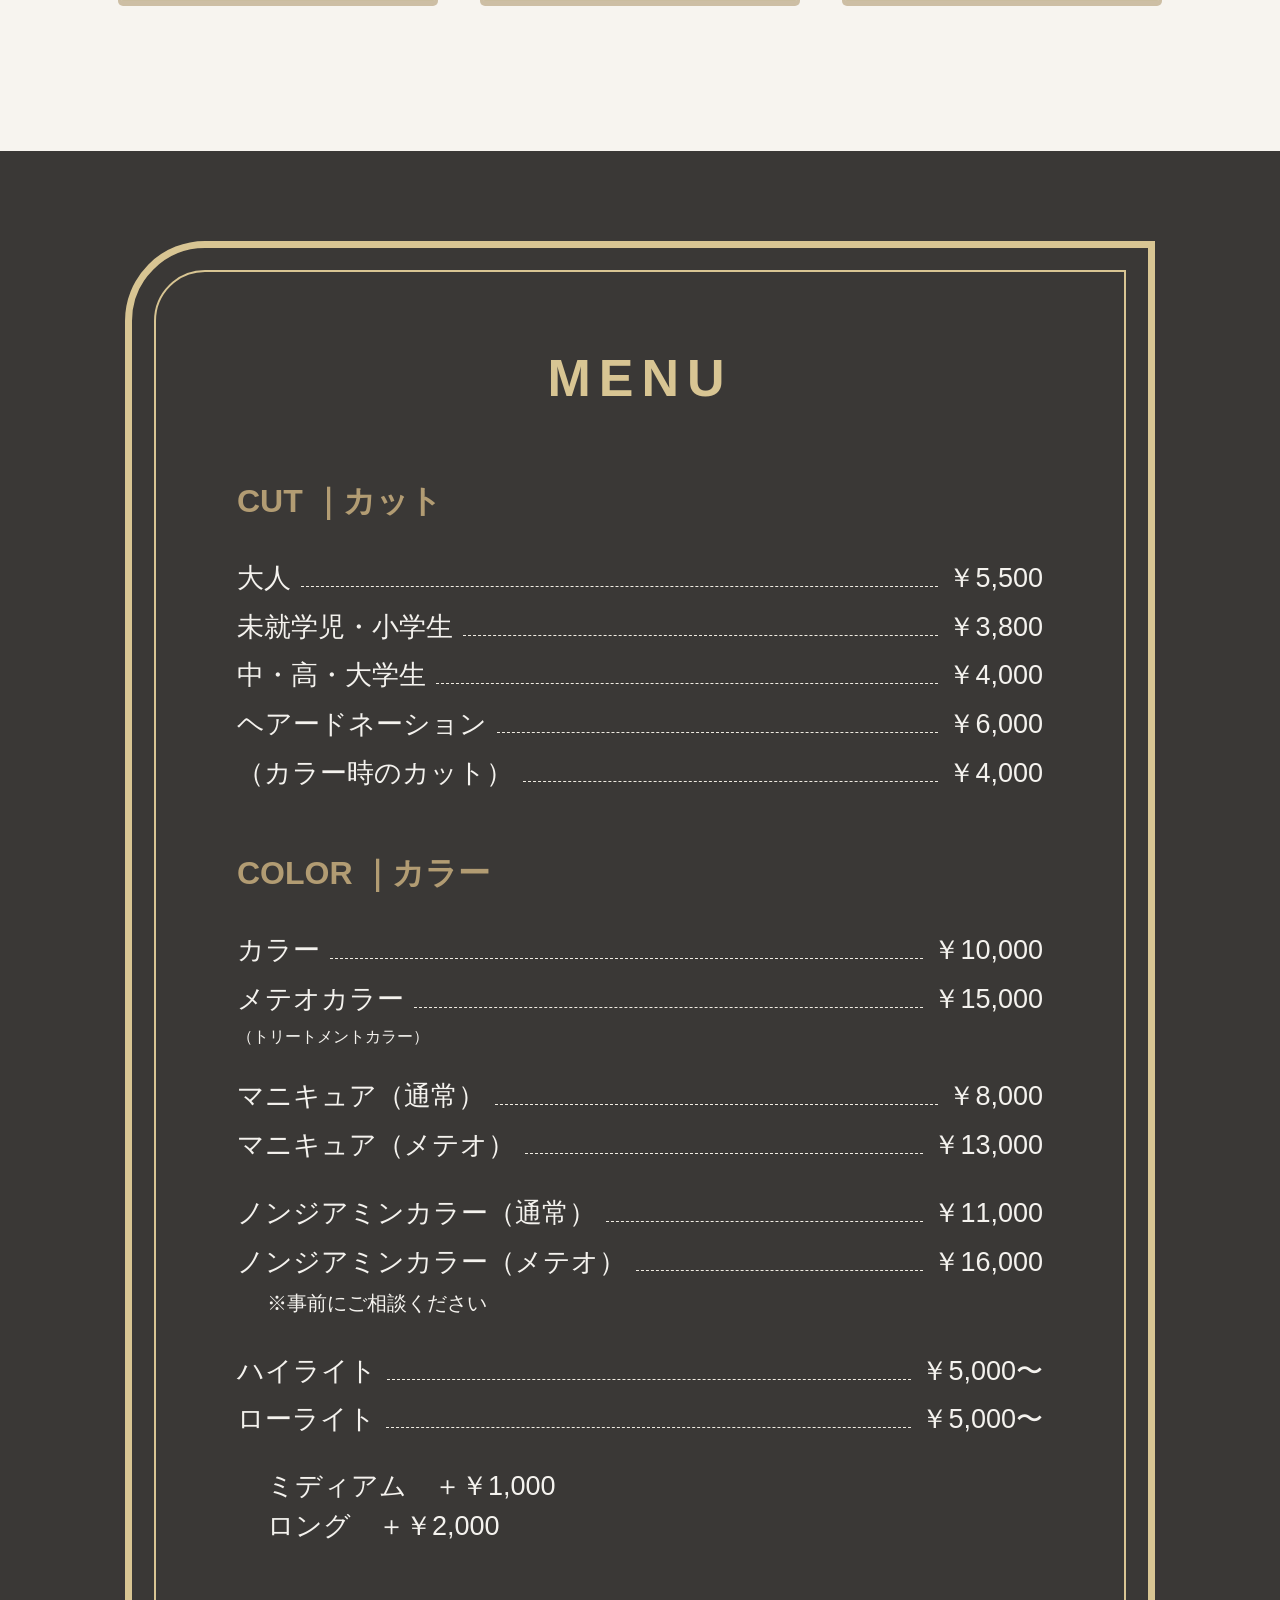
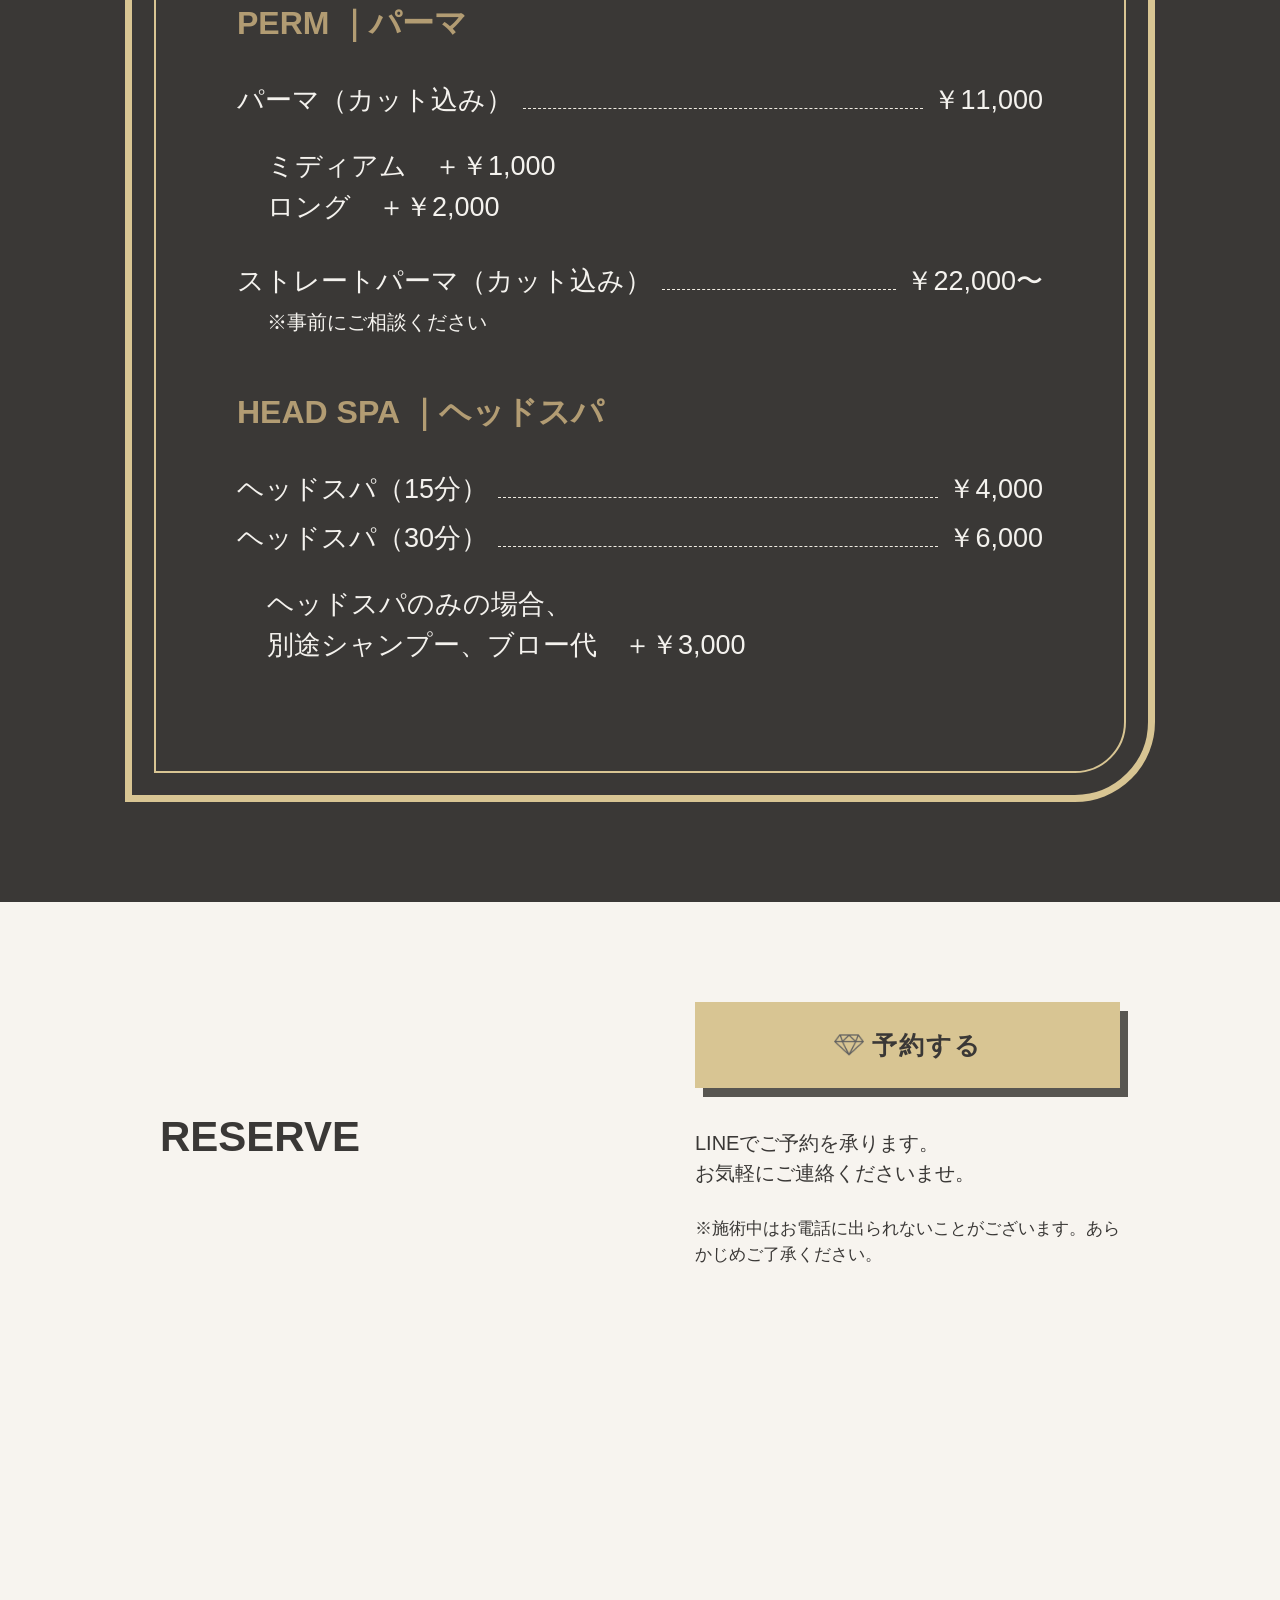
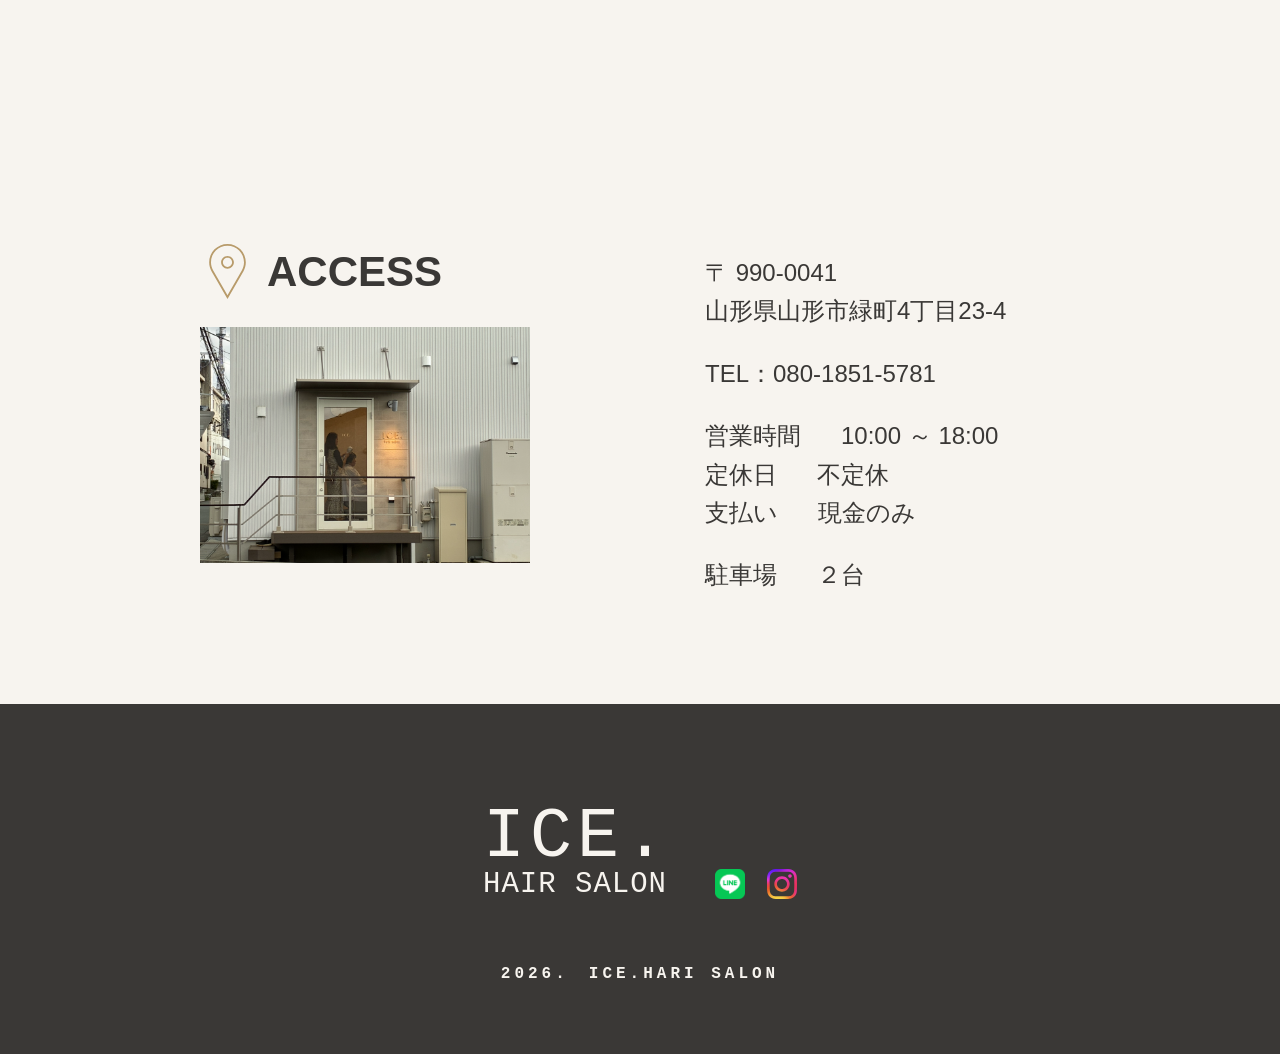
==== commit b6ceb345: "支払い方法の追記 支払い方法の追記" ====
--- a/index.html
+++ b/index.html
@@ -22,7 +22,7 @@
     <meta name="description" content="hair slon ICE.｜カラー＆グレイカラーをデザインするプライベートサロン">
 
     <!-- ブラウザで表示されるタイトル -->
-    <title>ICE. HAIR SALON｜世代を超えて、カラーを楽しむヘアサロン</title>
+    <title>ICE. HAIR SALON｜ヘアカラーを楽しむプライベートサロン</title>
 
     <!-- スタイルシート -->
     <link rel="stylesheet" href="styles.css">
@@ -280,7 +280,7 @@
                   <dt>マニキュア（通常）</dt>
                   <dd>￥8,000</dd>
                 </div>
-                <div>
+                <div class="gap-after">
                   <dt>マニキュア（メテオ）</dt>
                   <dd>￥13,000</dd>
                 </div>
@@ -415,6 +415,10 @@
               <div>
                 <dt>定休日</dt>
                 <dd>不定休</dd>
+              </div>
+              <div>
+                <dt>支払い</dt>
+                <dd>現金のみ</dd>
               </div>
               <div>
                 <dt>駐車場</dt>
--- a/styles.css
+++ b/styles.css
@@ -486,6 +486,14 @@
   flex-basis: 100%;
 }
 
+.menu dl > div:has(small) {
+  margin-bottom: 20px; /* （トリートメントカラー）の下の隙間の大きさ */
+}
+
+.menu dl > div.gap-after {
+  margin-bottom: 20px; /* 「マニキュア（メテオ）」の下の隙間の大きさ */
+}
+
 .length {
   font-size: 27px;
   line-height: 1.5;
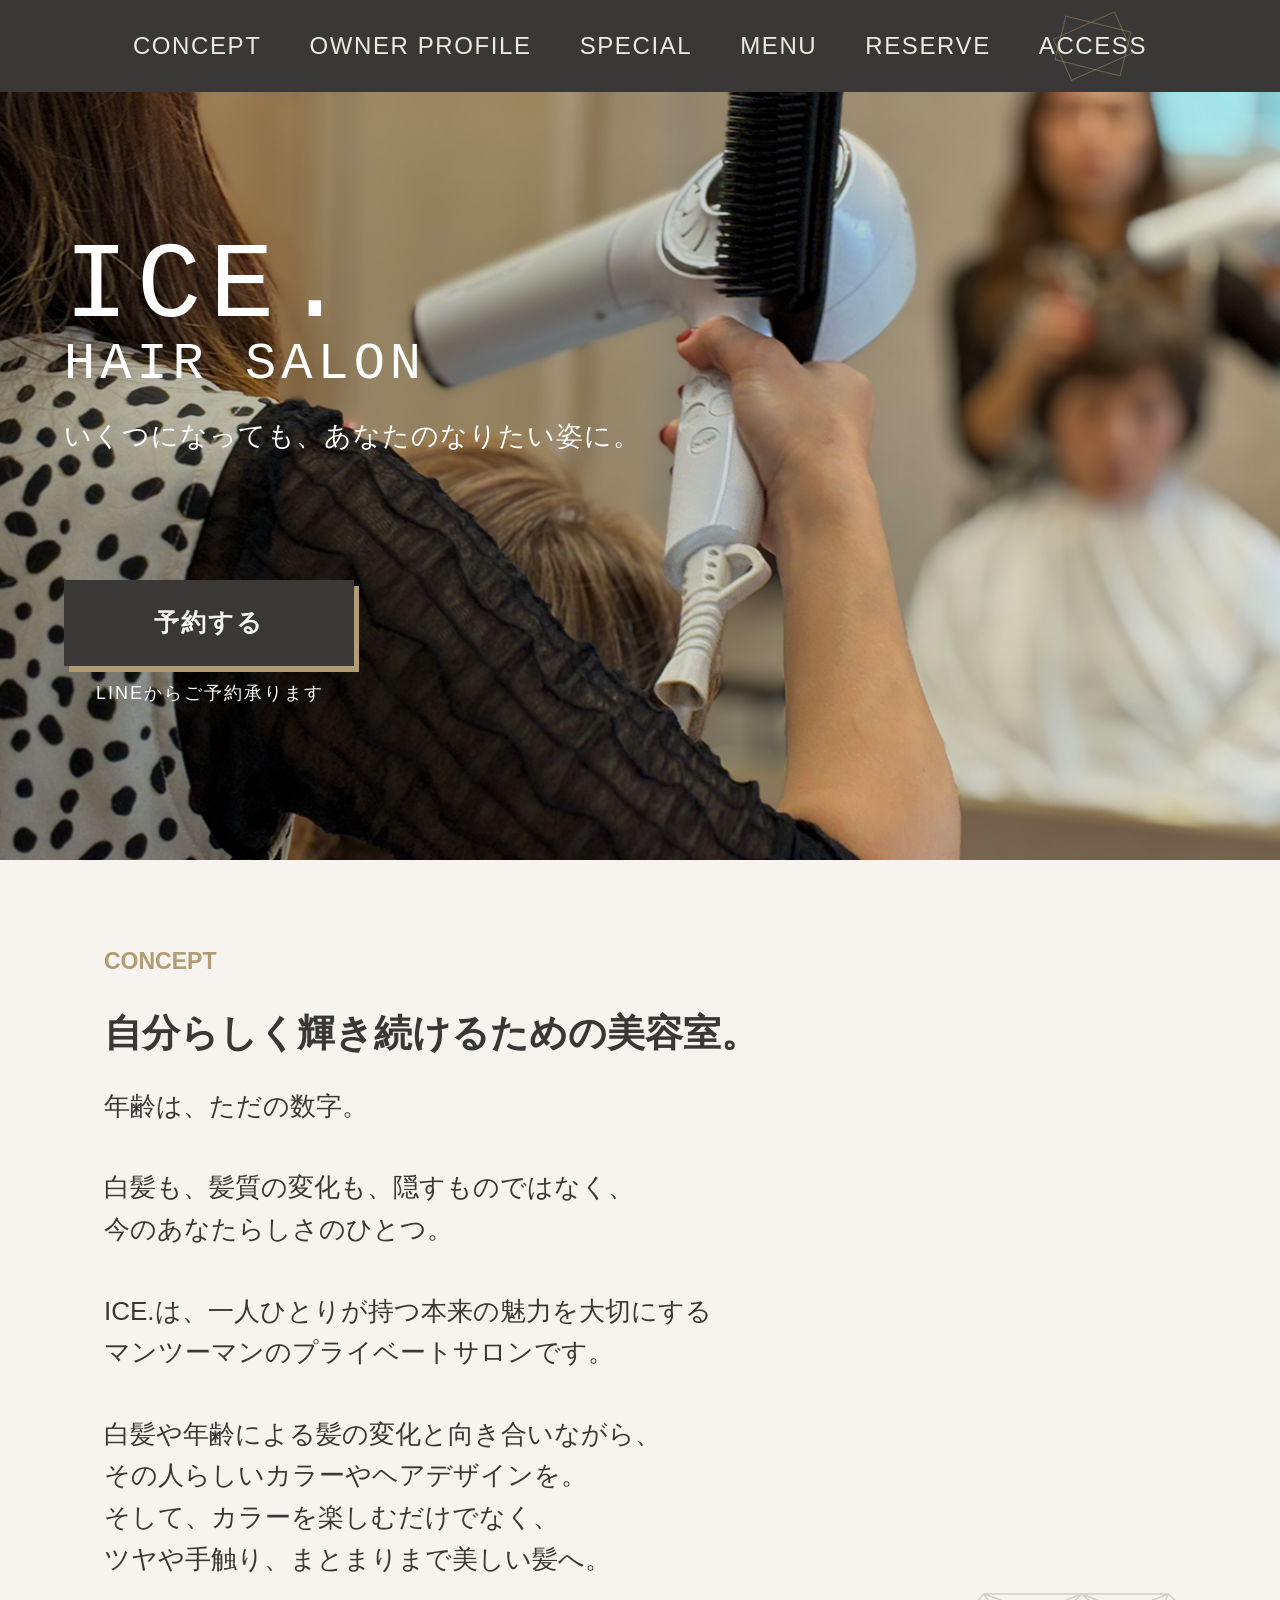
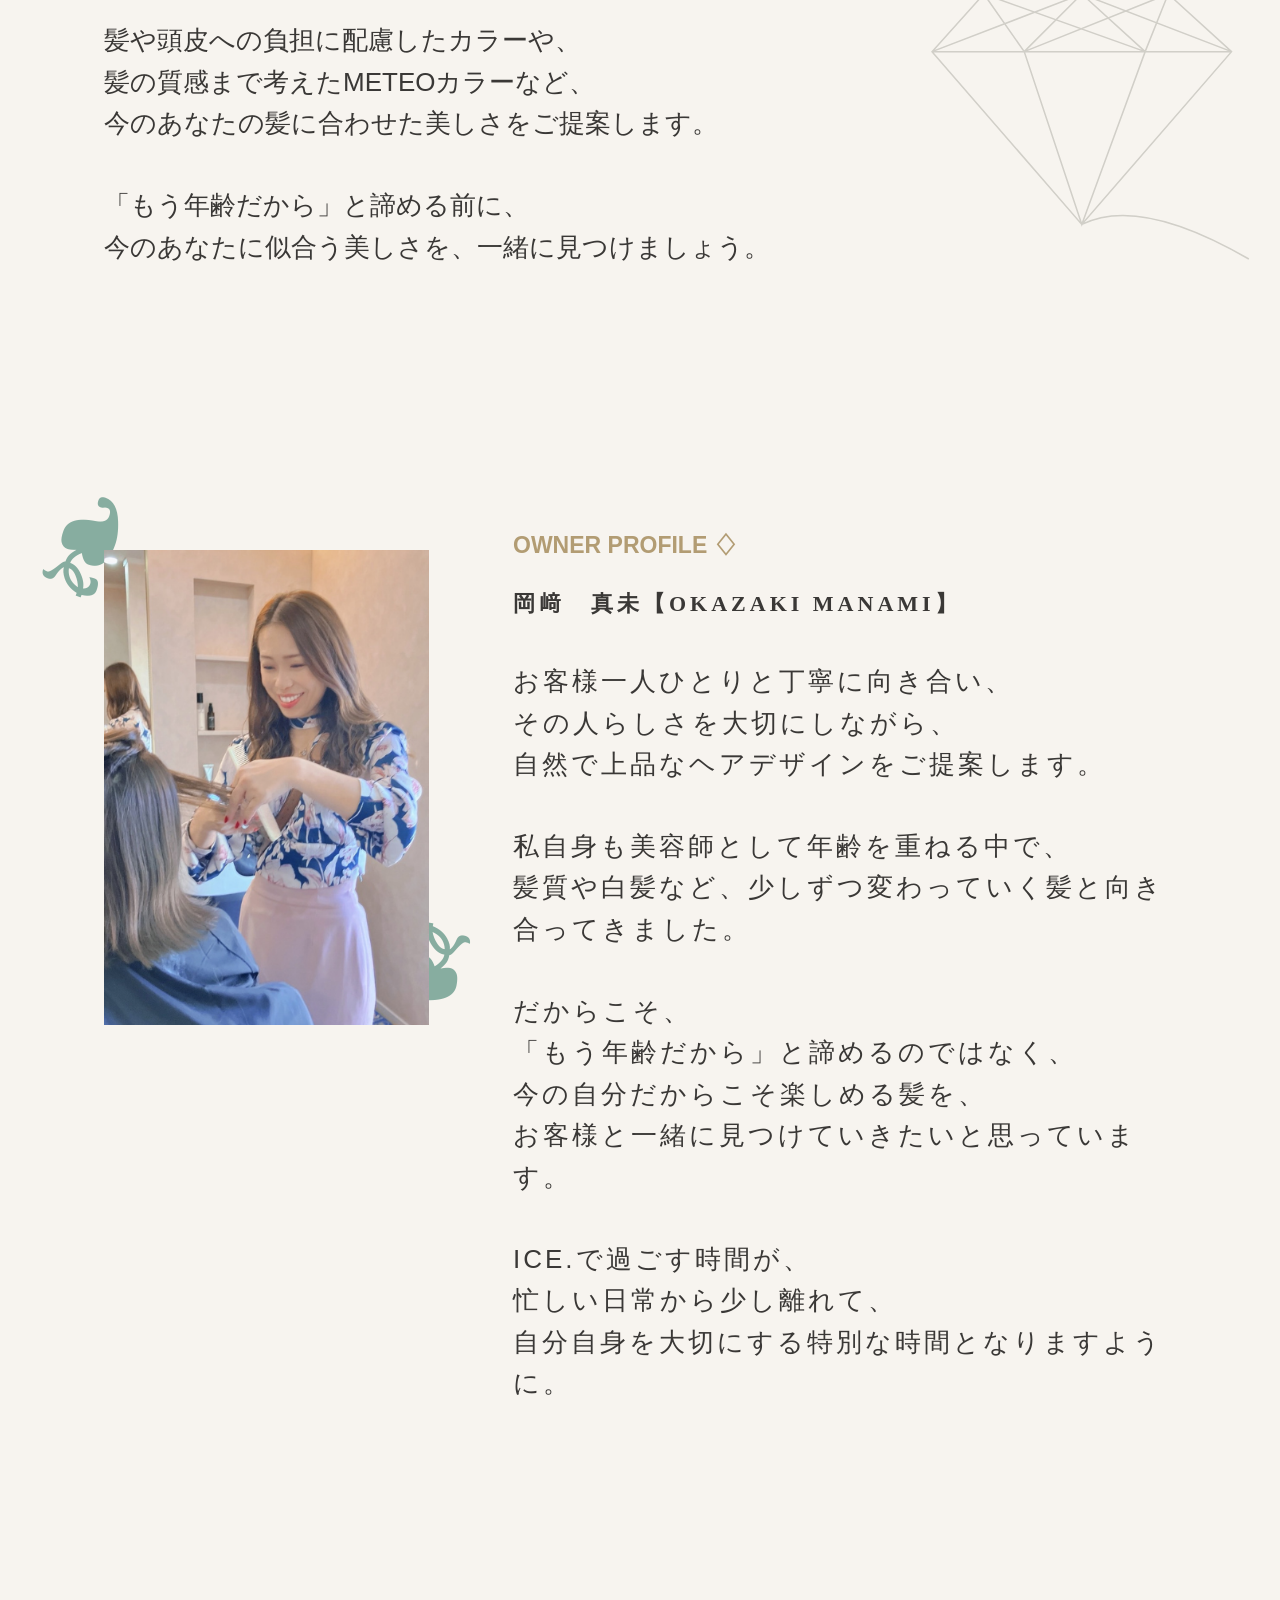
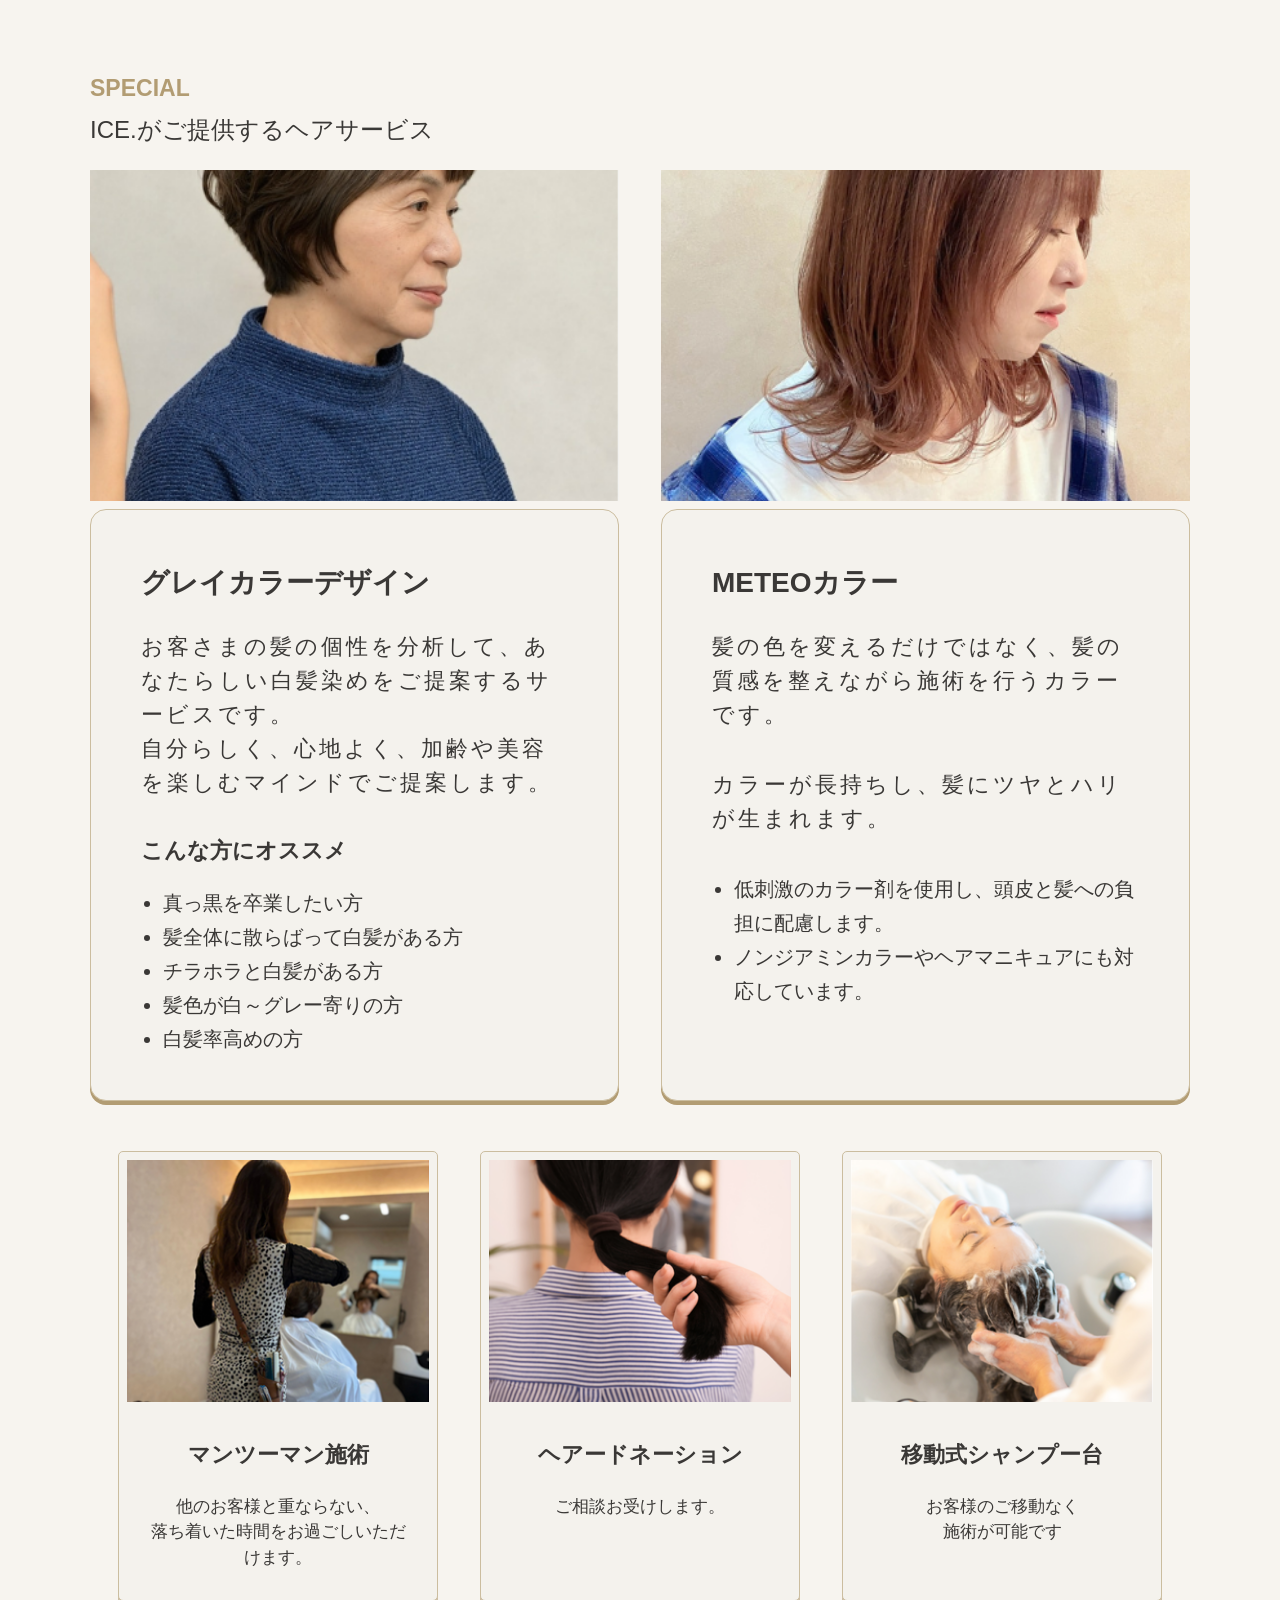
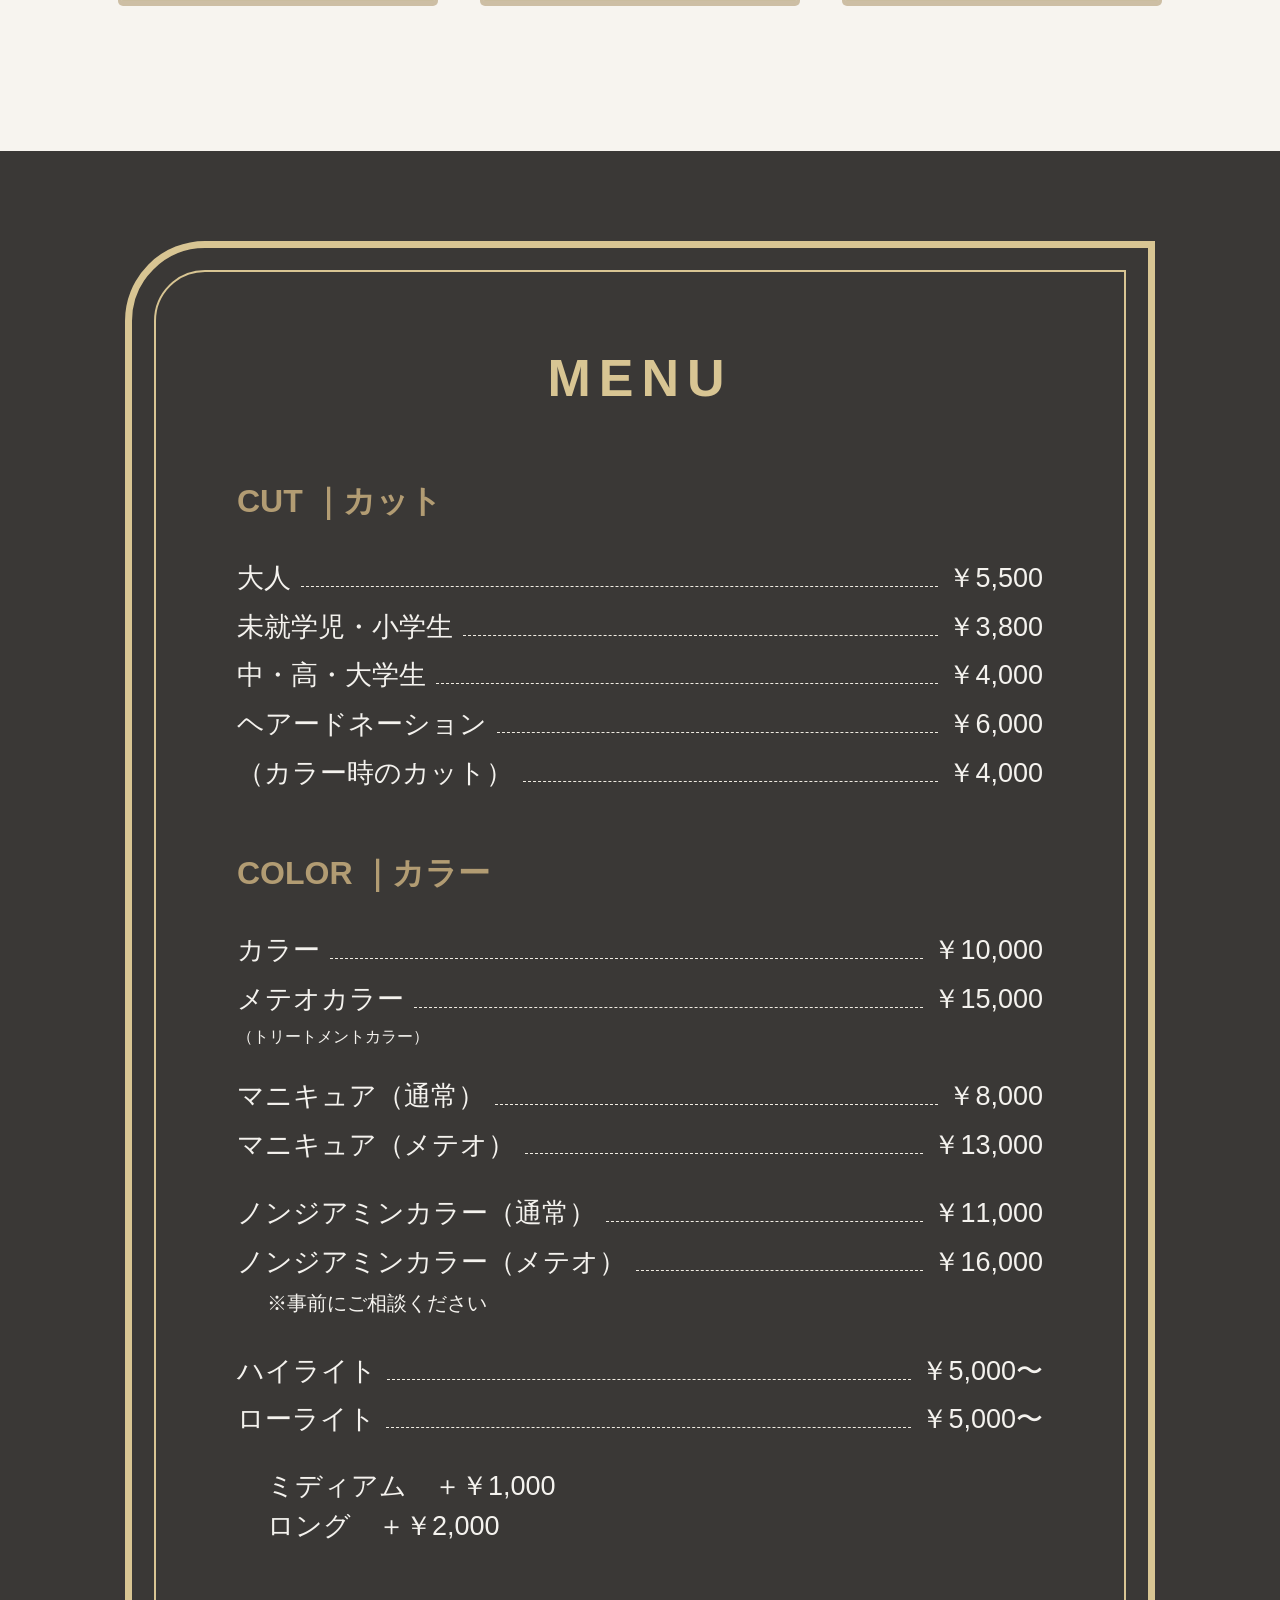
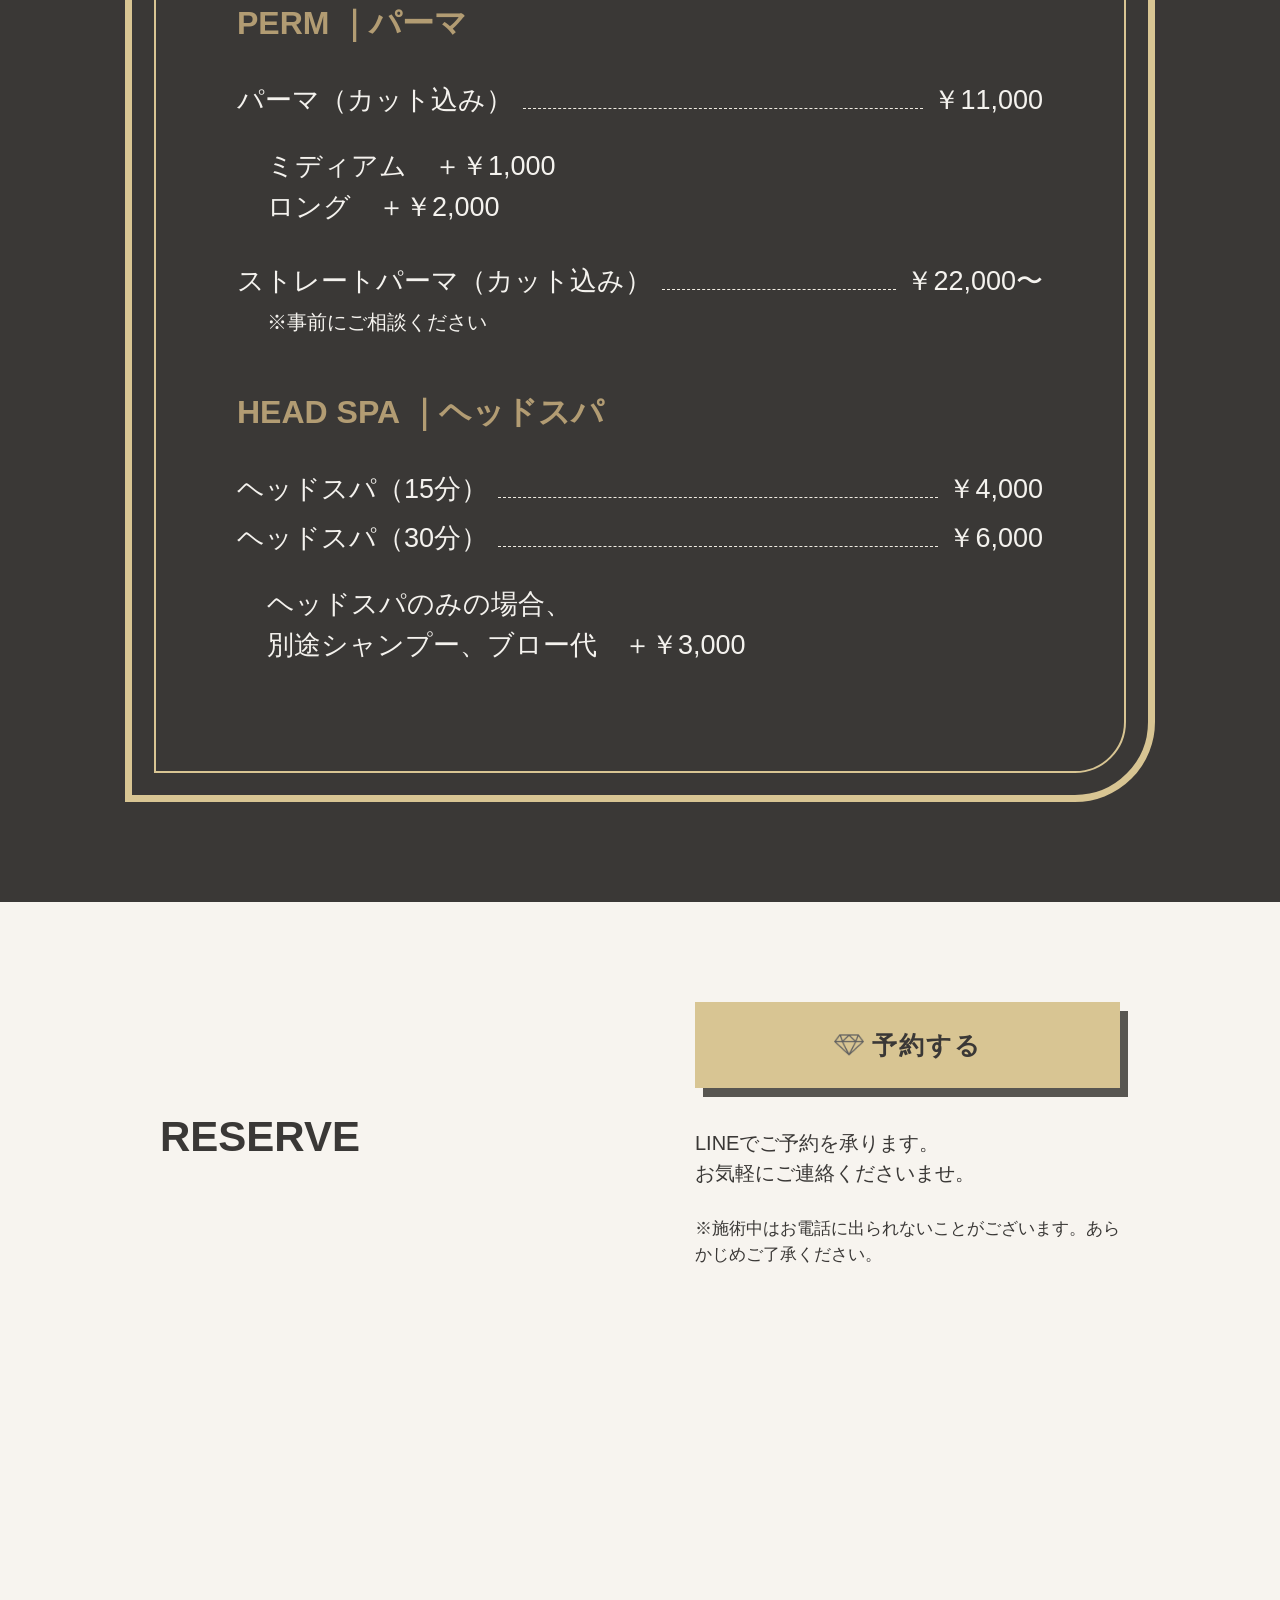
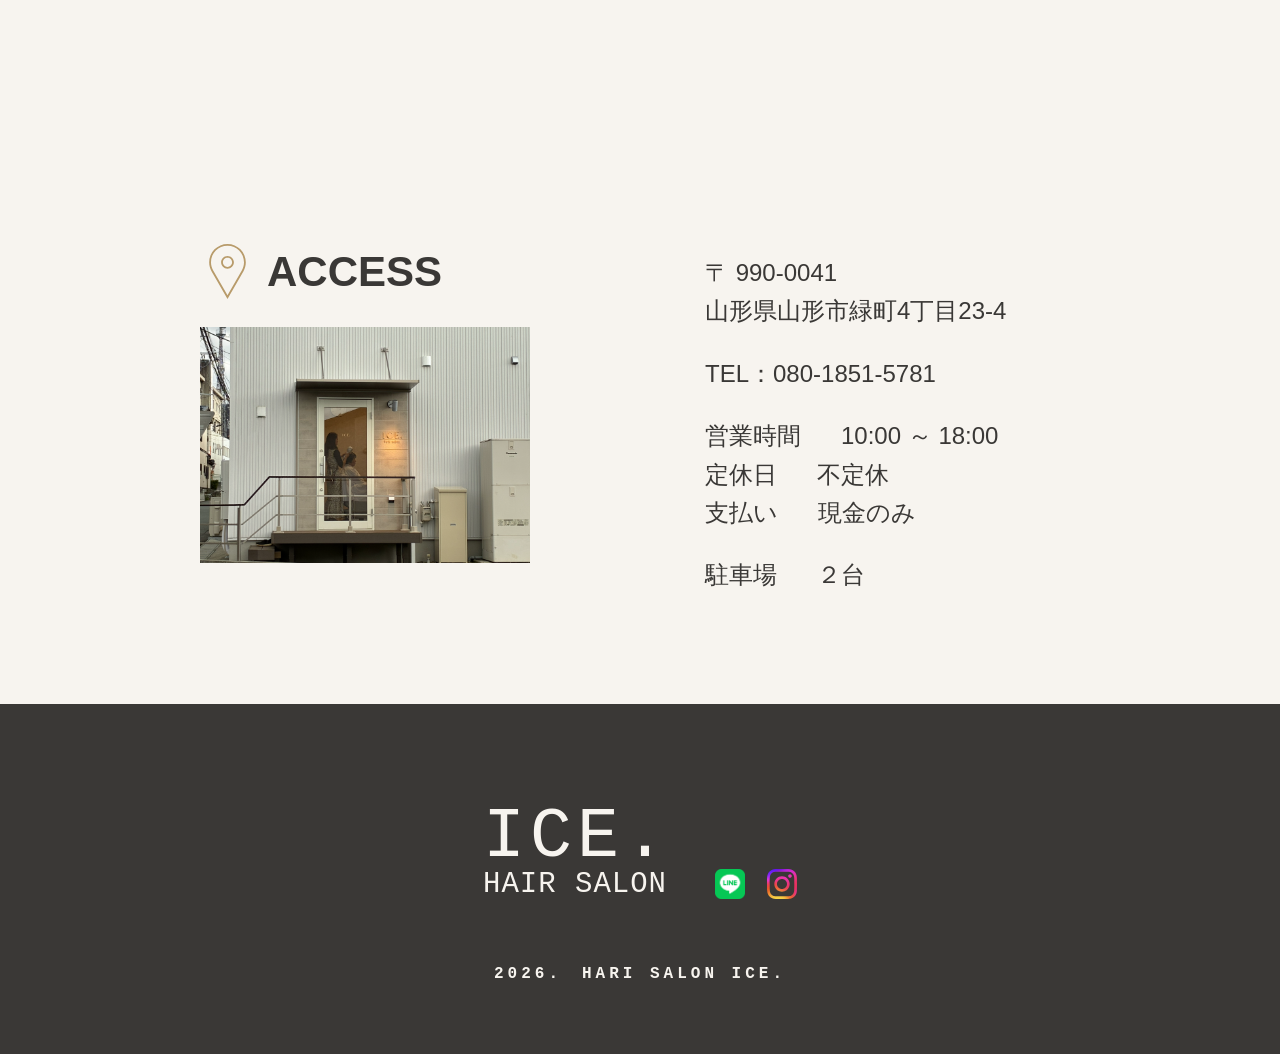
==== commit 1e400c5a: "フッターの店名修正 フッターの店名修正" ====
--- a/index.html
+++ b/index.html
@@ -448,7 +448,7 @@
           </a>
         </div>
       </div>
-      <p>2026.　ICE.HARI SALON</p>
+      <p>2026.　HARI SALON ICE.</p>
     </footer>
 
   </body>
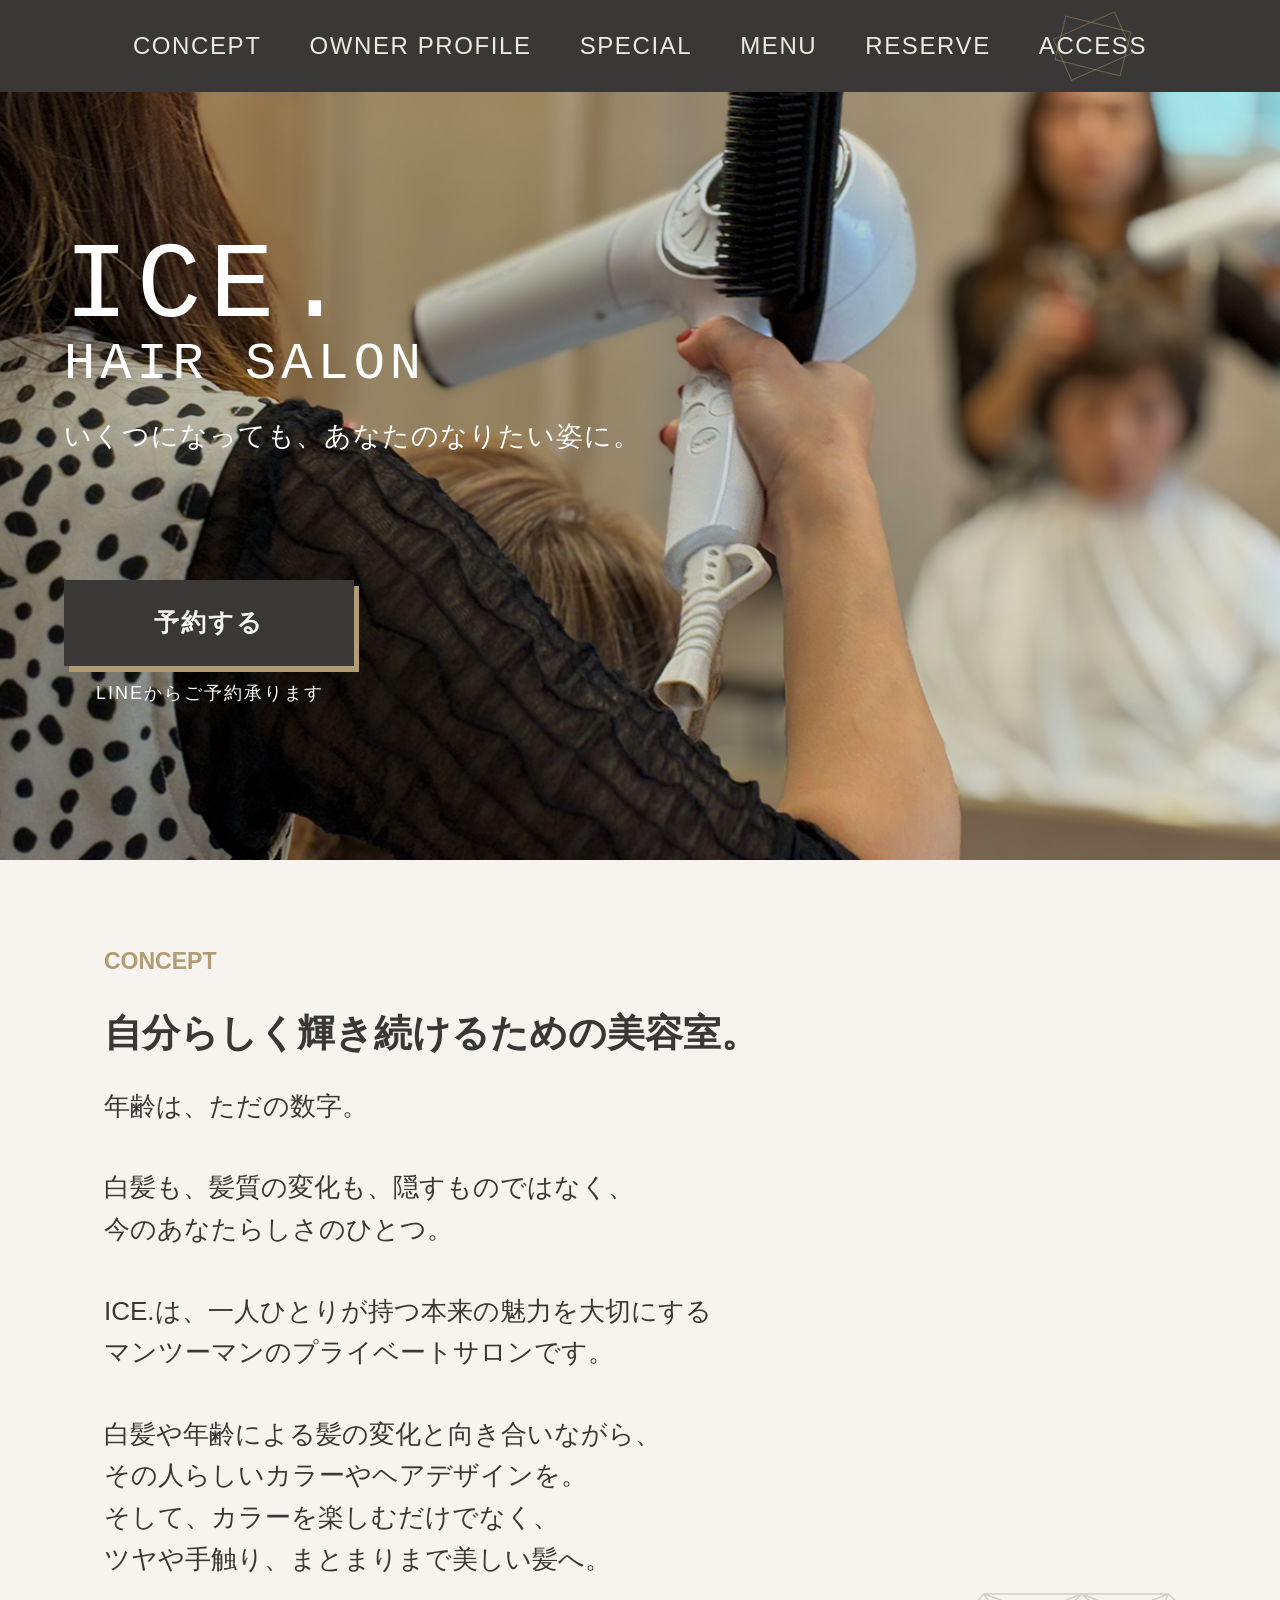
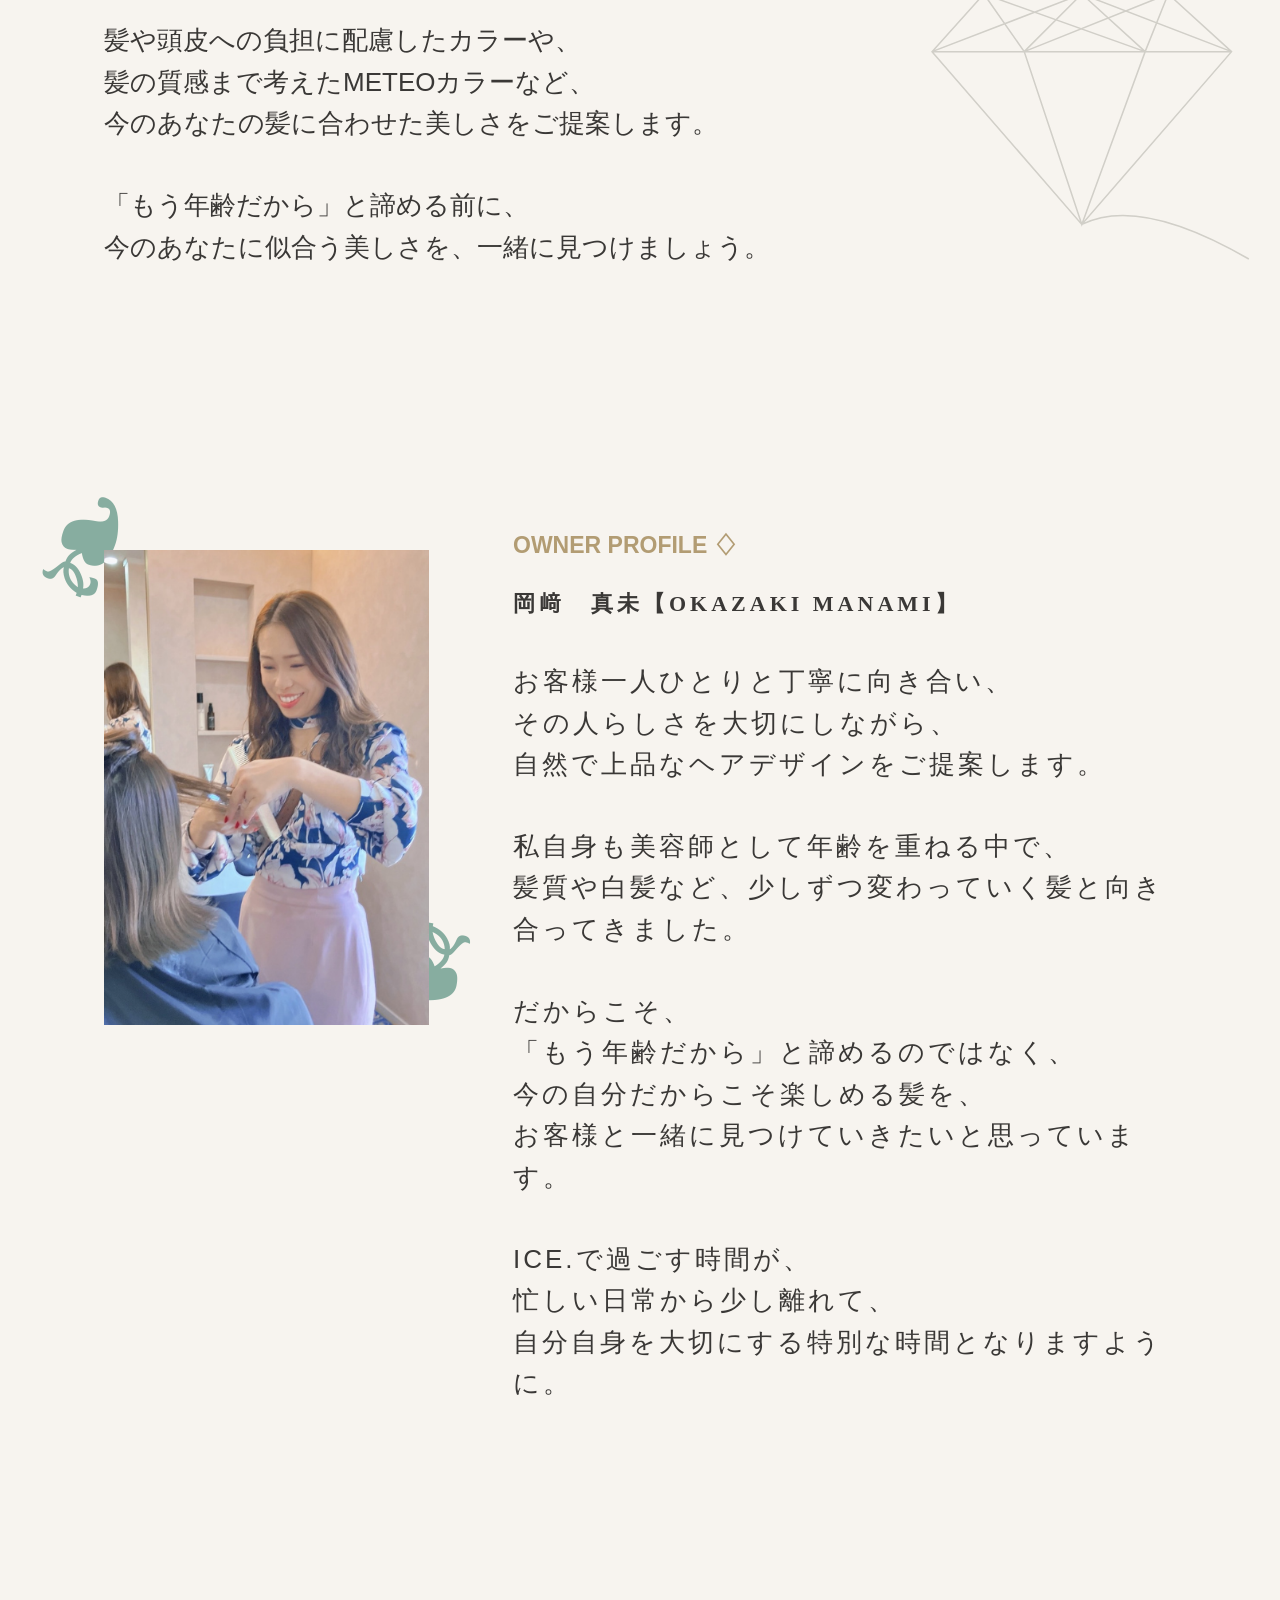
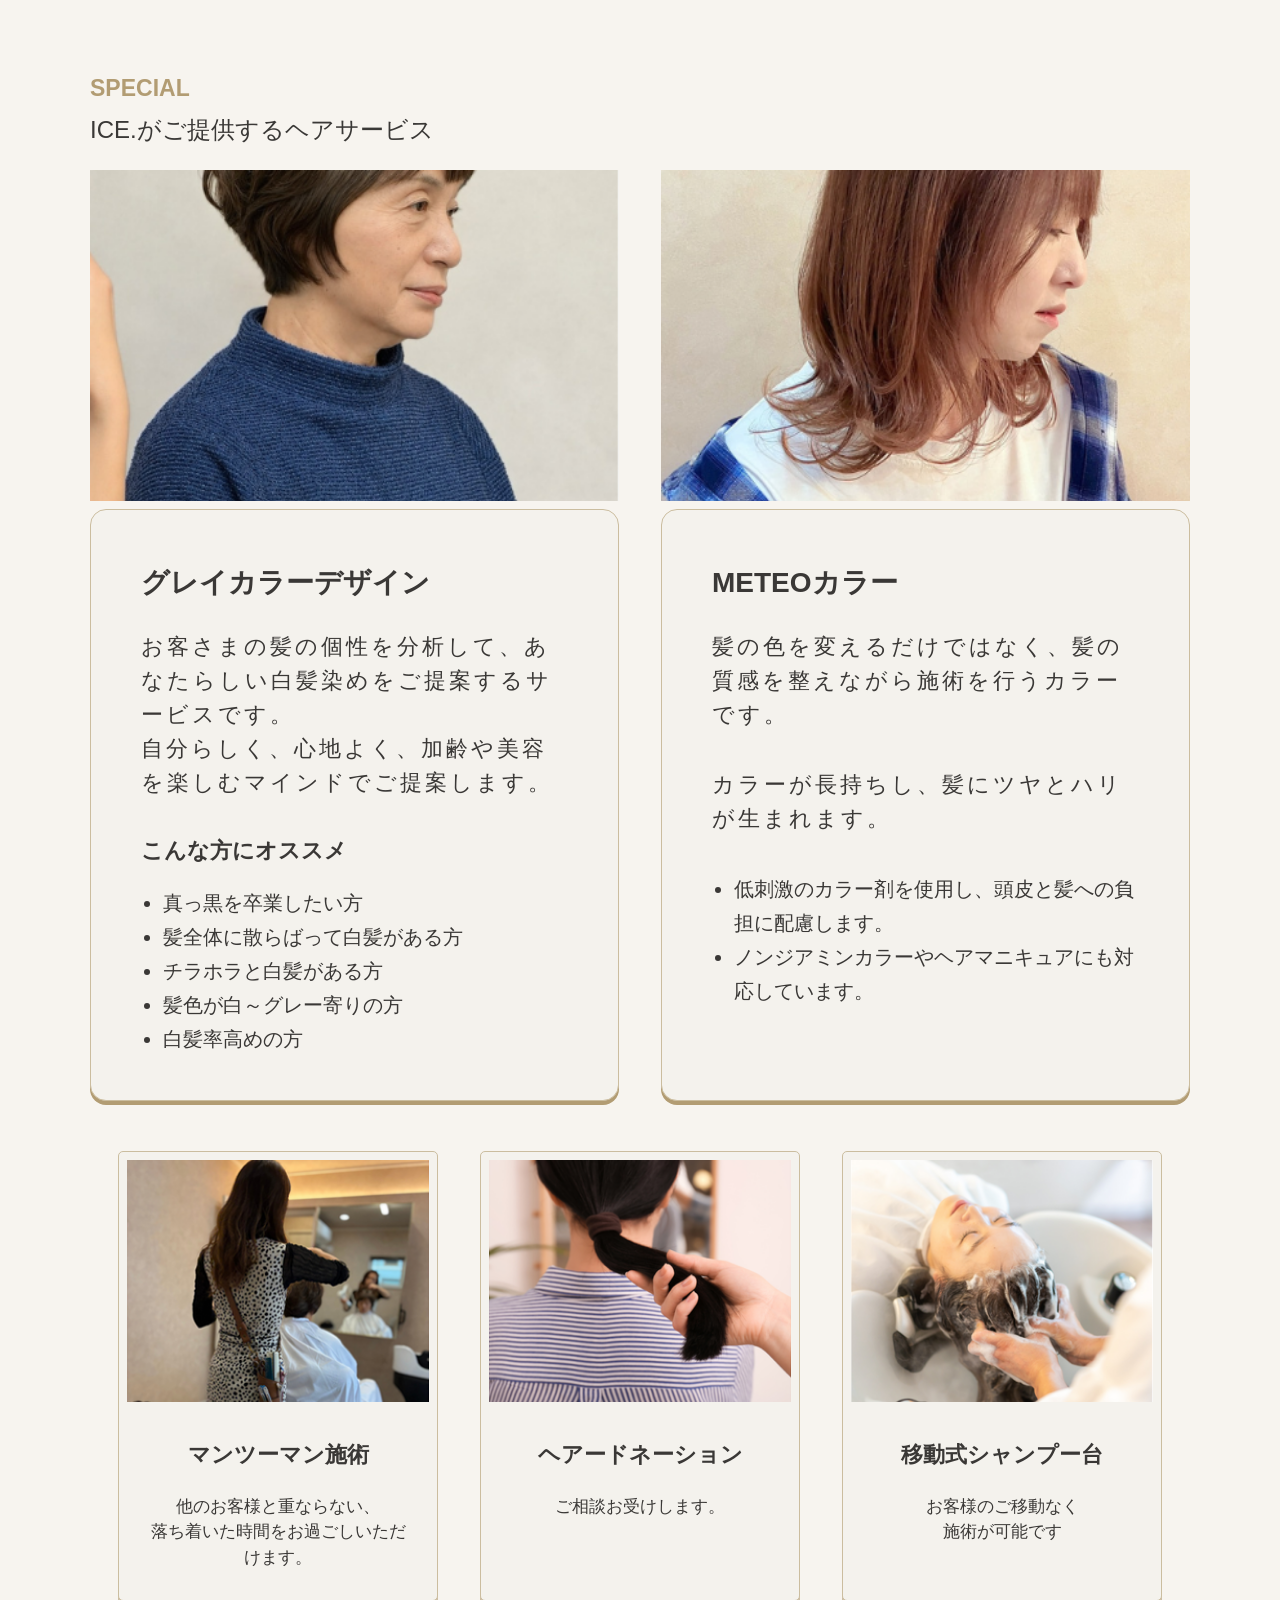
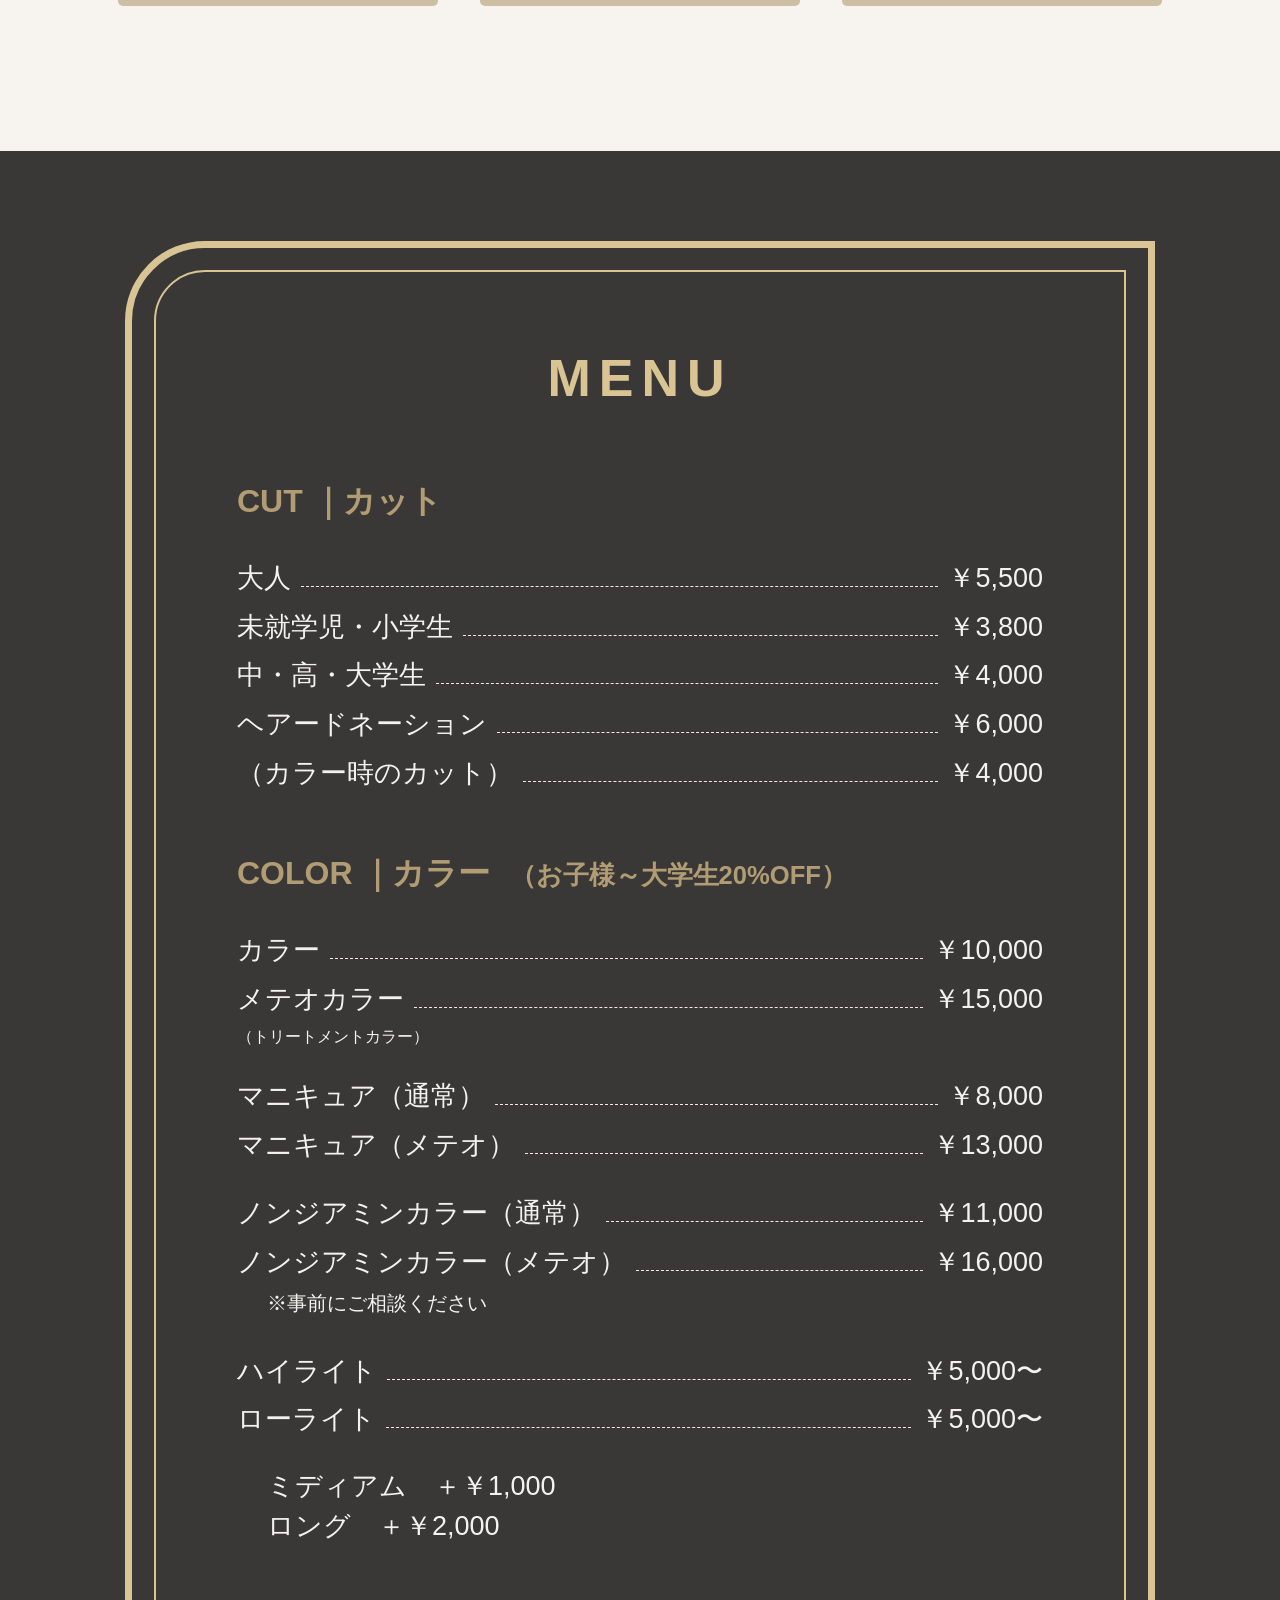
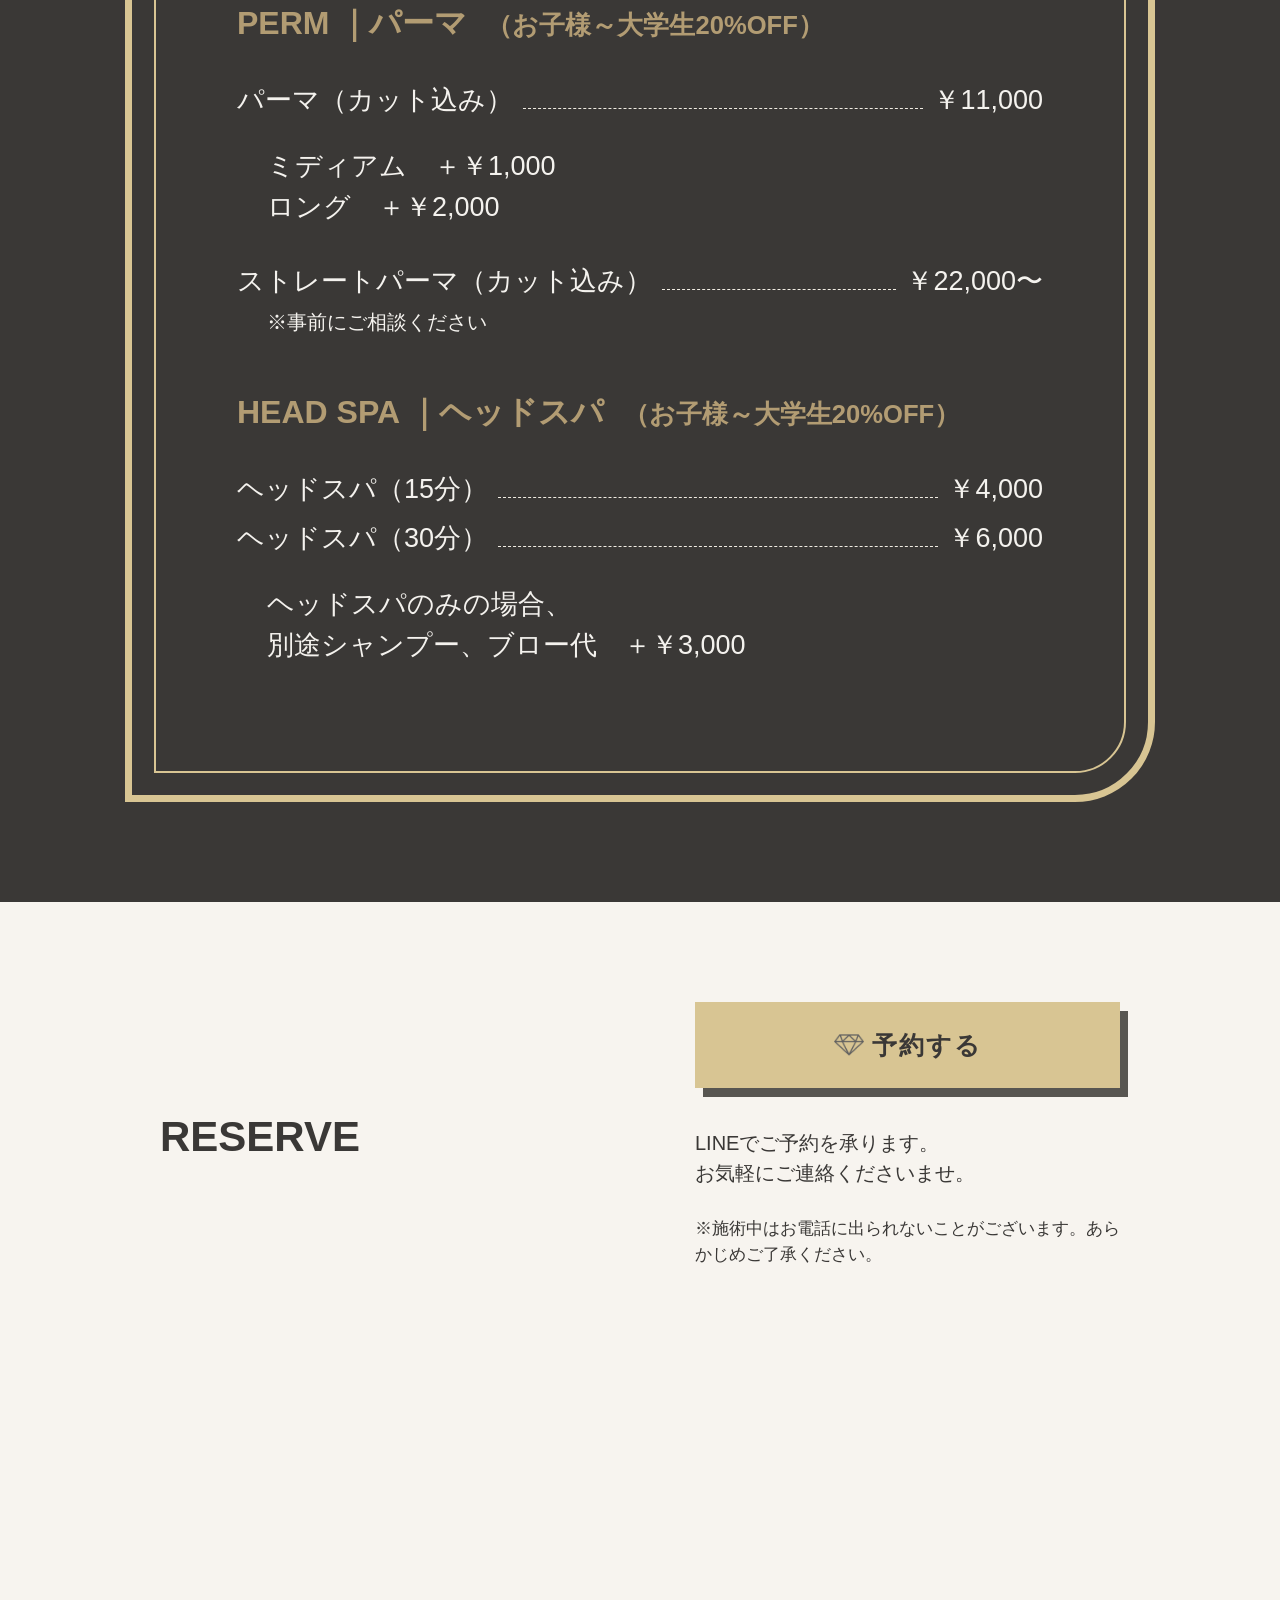
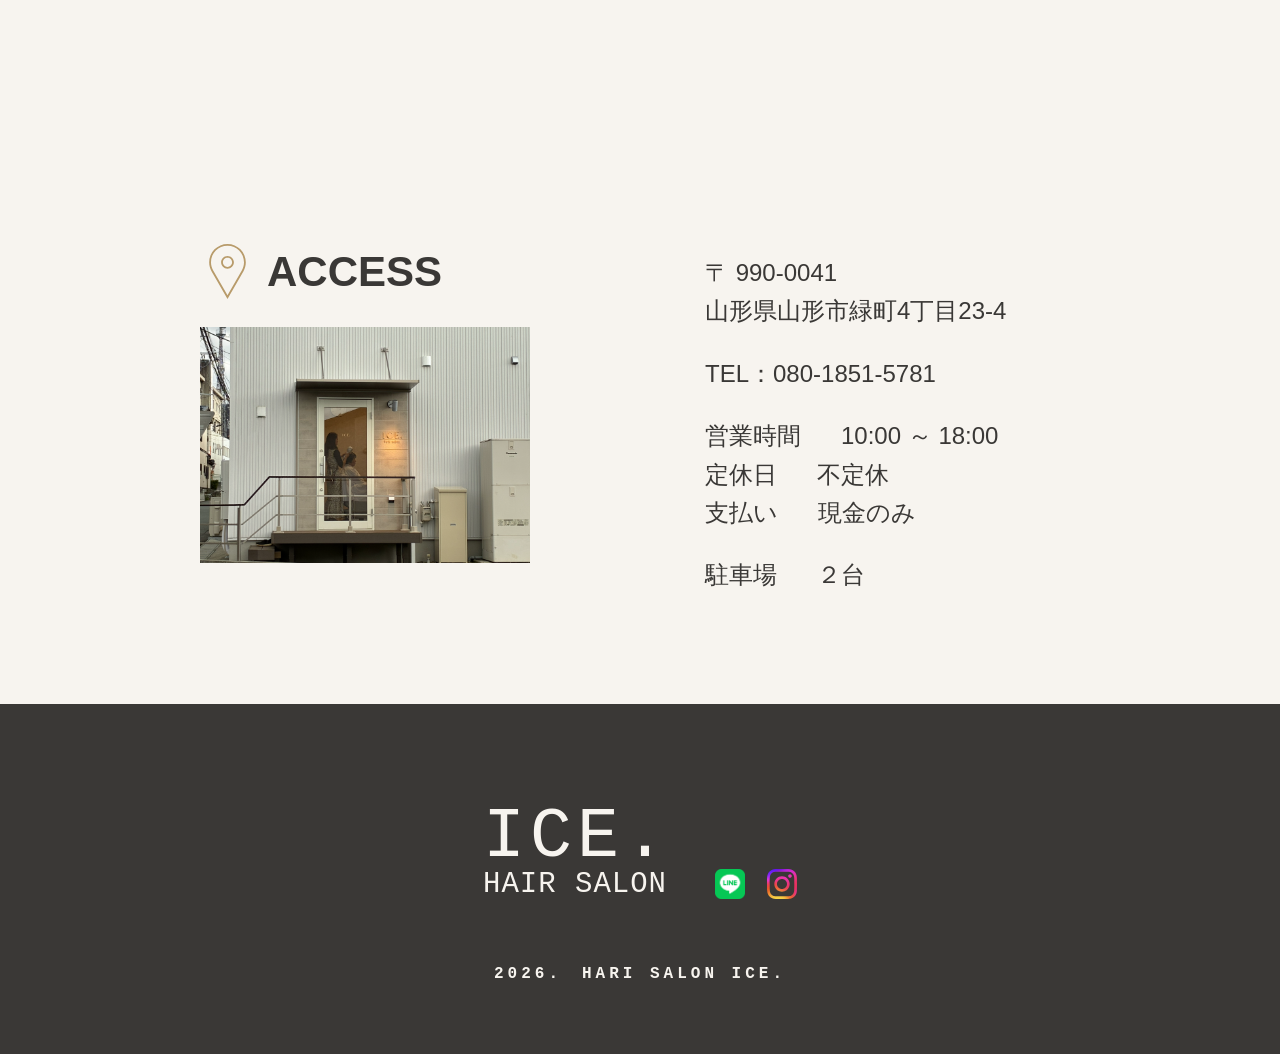
==== commit 6bd60603: "メニューに学割の記載を追加 メニューに学割の記載を追加" ====
--- a/index.html
+++ b/index.html
@@ -266,7 +266,7 @@
 
             <!-- カラー -->
             <div class="menu-group reveal">
-              <h3>COLOR <span>｜カラー</span></h3>
+              <h3>COLOR <span>｜カラー</span> <small class="menu-discount">（お子様～大学生20%OFF）</small></h3>
               <dl>
                 <div>
                   <dt>カラー</dt>
@@ -315,7 +315,7 @@
 
             <!-- パーマ -->
             <div class="menu-group reveal">
-              <h3>PERM <span>｜パーマ</span></h3>
+              <h3>PERM <span>｜パーマ</span> <small class="menu-discount">（お子様～大学生20%OFF）</small></h3>
               <dl>
                 <div>
                   <dt>パーマ（カット込み）</dt>
@@ -340,7 +340,7 @@
 
             <!-- ヘッドスパ -->
             <div class="menu-group reveal">
-              <h3>HEAD SPA <span>｜ヘッドスパ</span></h3>
+              <h3>HEAD SPA <span>｜ヘッドスパ</span> <small class="menu-discount">（お子様～大学生20%OFF）</small></h3>
               <dl>
                 <div>
                   <dt>ヘッドスパ（15分）</dt>
--- a/styles.css
+++ b/styles.css
@@ -441,6 +441,14 @@
   font-family: inherit;
 }
 
+.menu-group h3 .menu-discount {
+  display: inline;
+  font-size: 0.8em;/* 20%OFFの文字の大きさ */
+  font-weight: 700;
+  margin-left: 0.4em;
+  white-space: nowrap;
+}
+
 .menu dl {
   margin: 0;
 }
@@ -1087,6 +1095,12 @@
     margin-bottom: 18px;
   }
 
+  .menu-group h3 .menu-discount {
+    display: inline;
+    font-size: 0.85em;  /* 20%OFFの文字サイズ */
+    margin-left: 0.3em;
+  }
+
   .menu dl > div {
     font-size: 13px;
     line-height: 1.9;
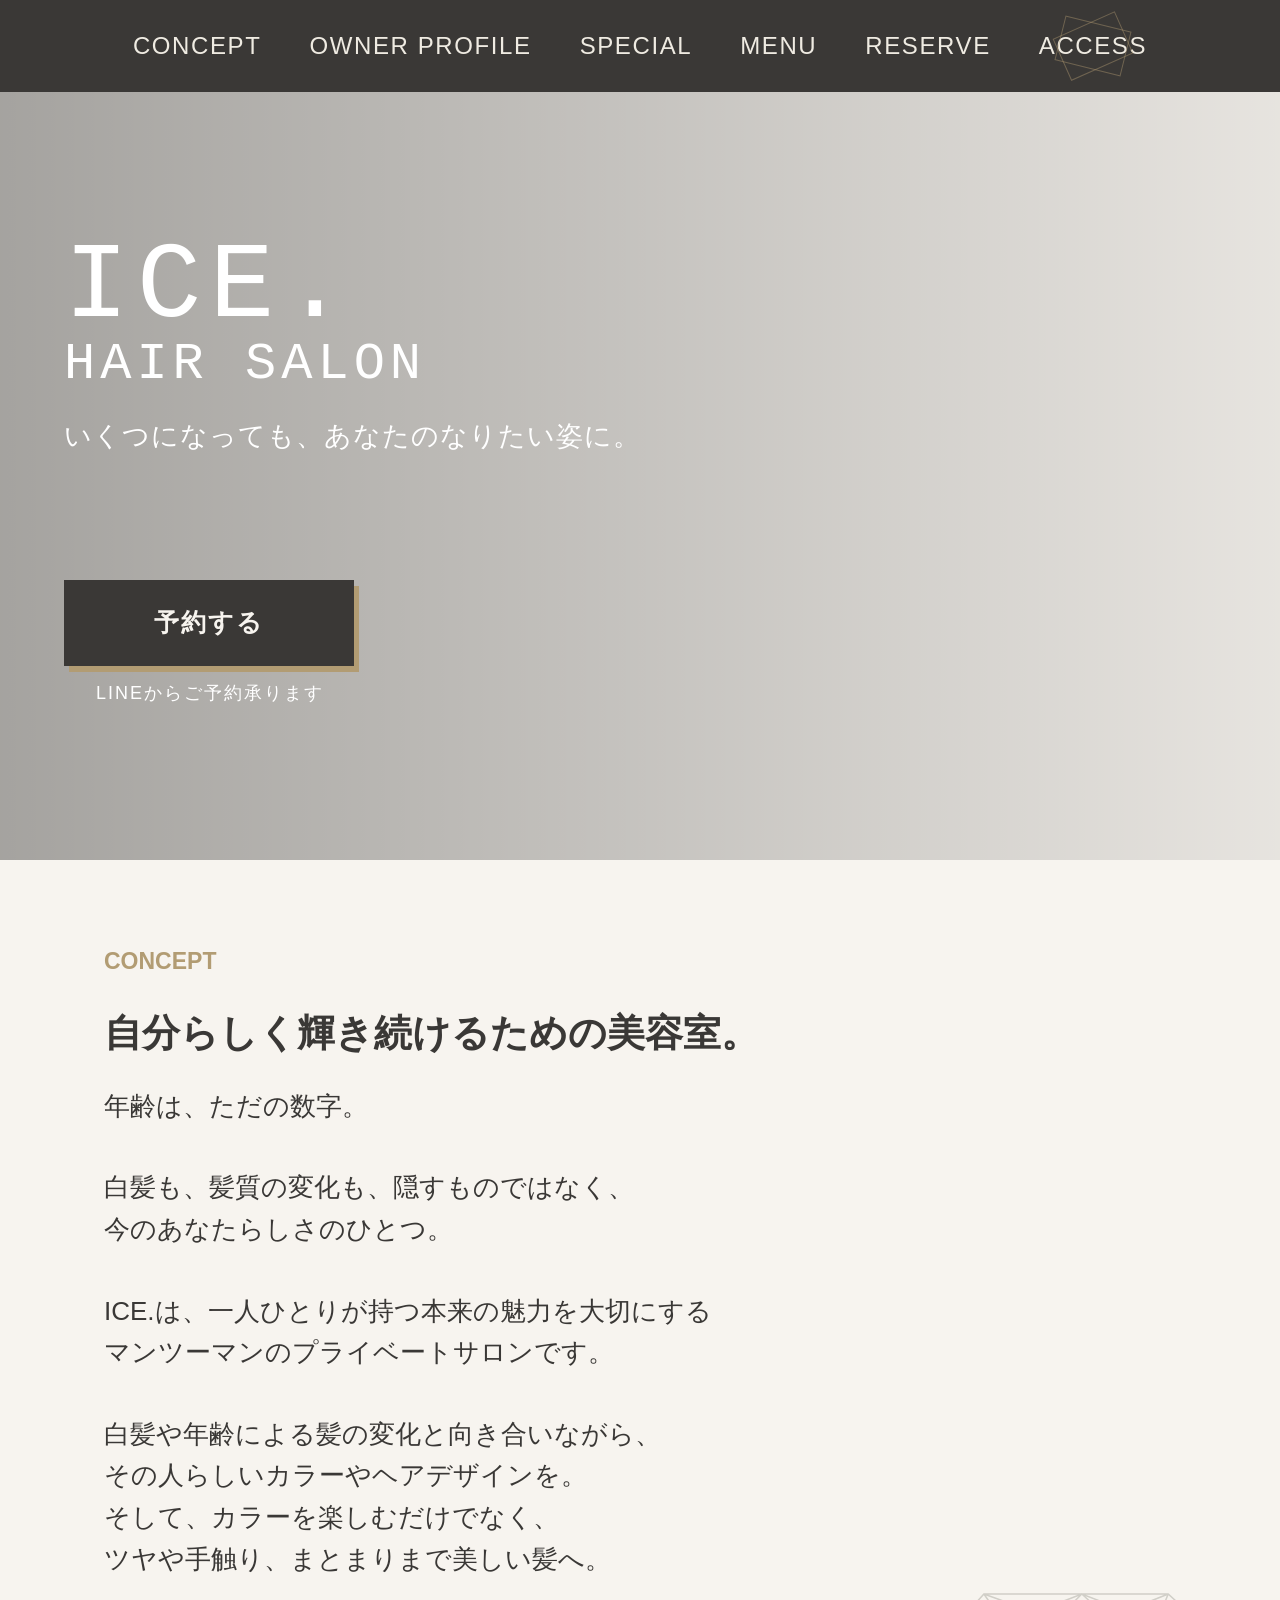
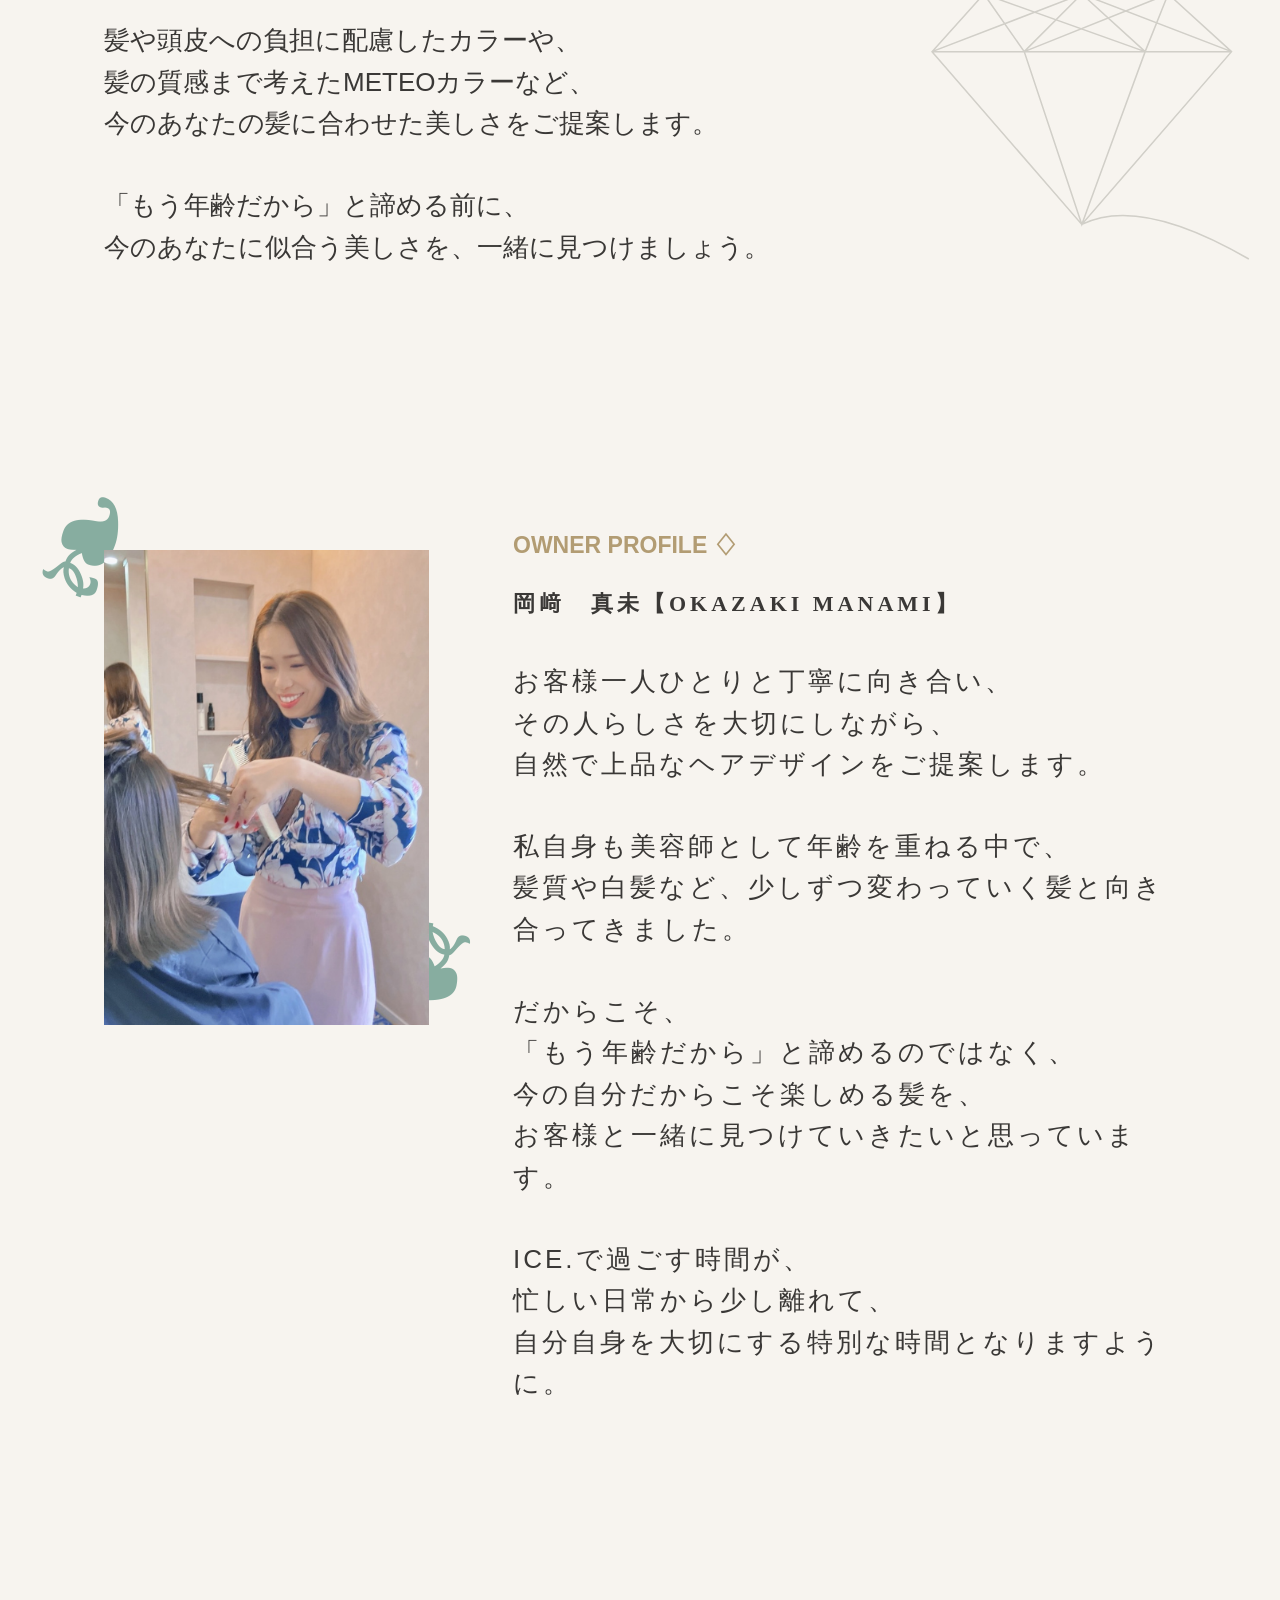
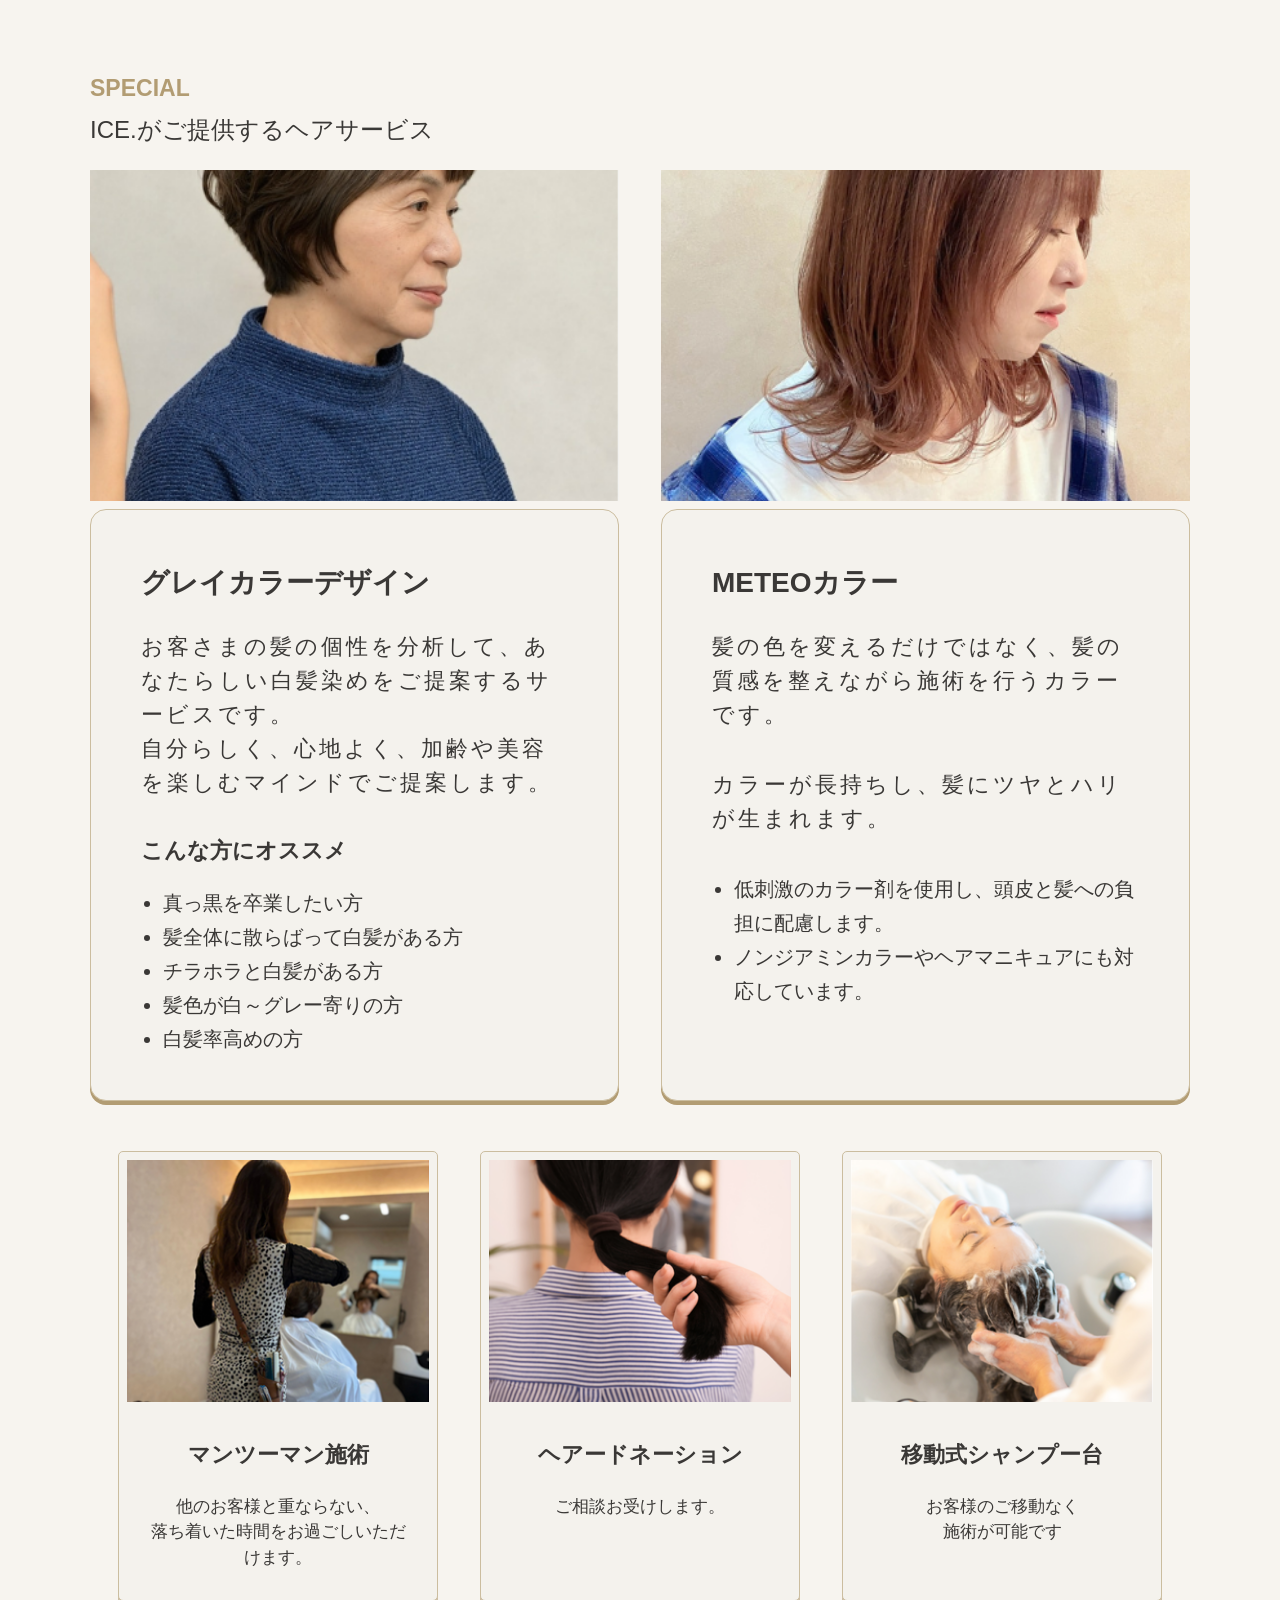
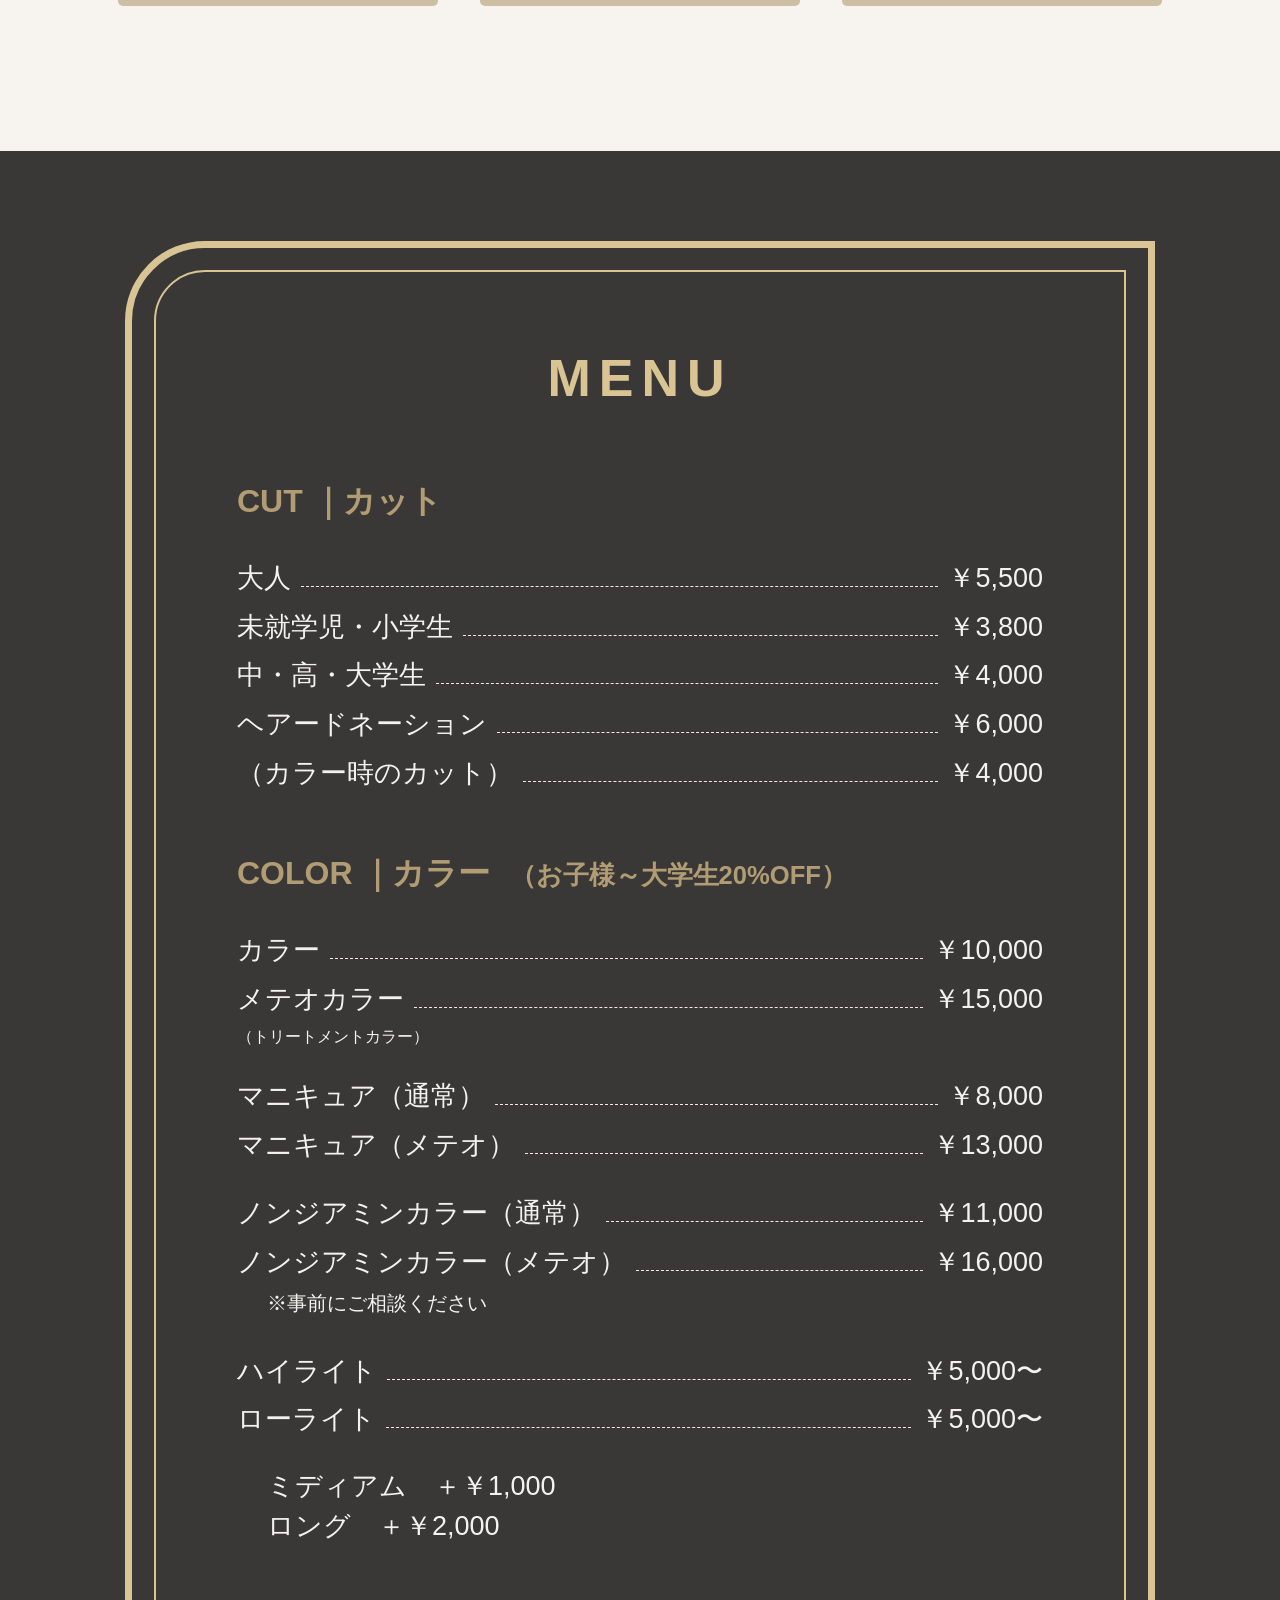
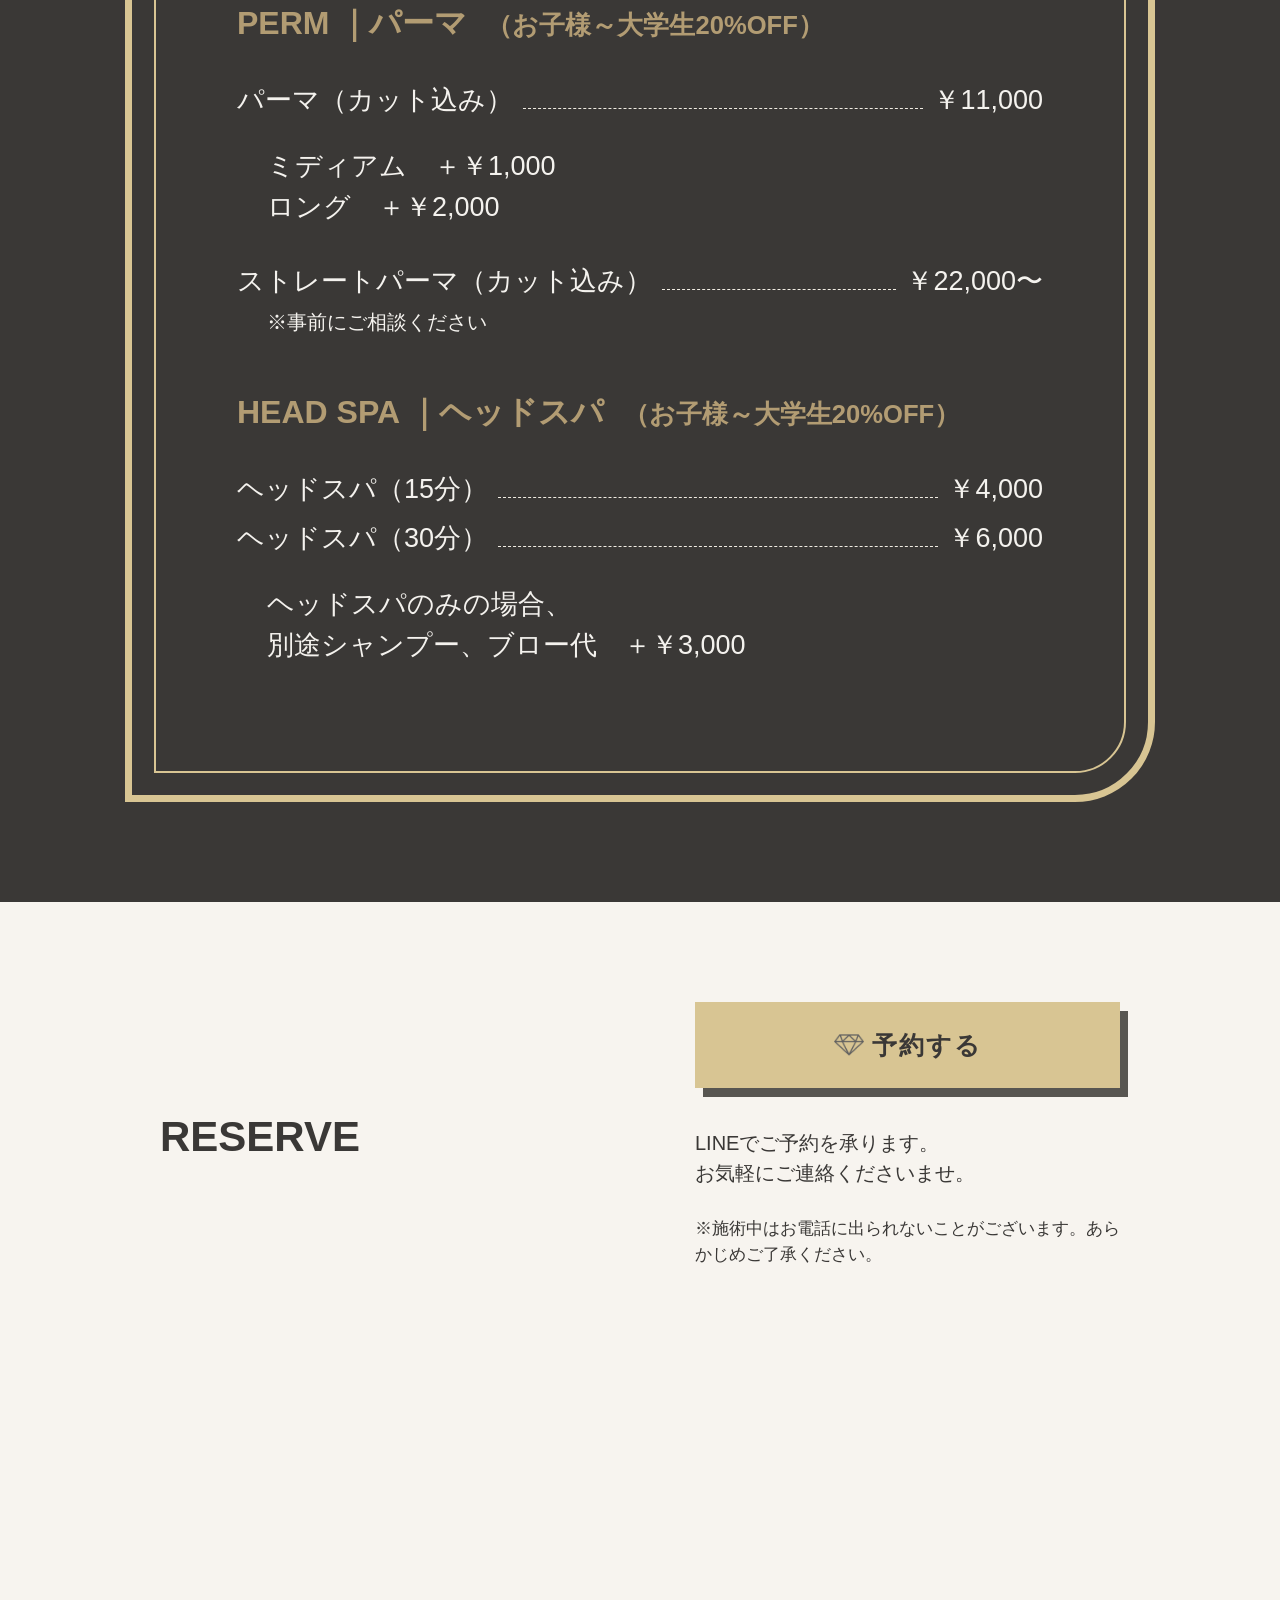
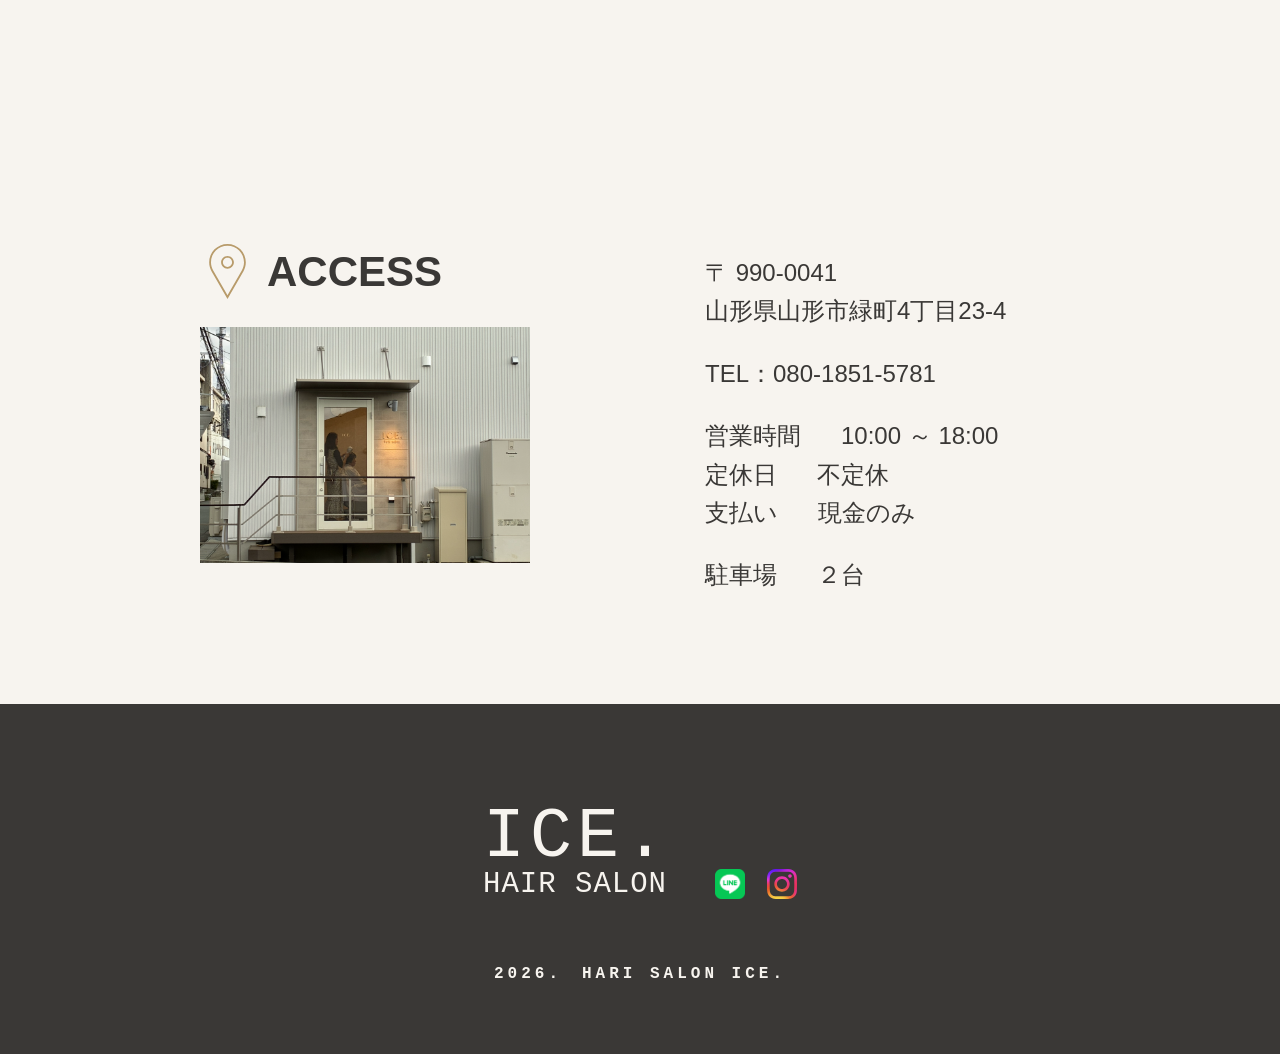
==== commit 4e091a86: "FVをスライドショー化 FVをスライドショー化" ====
--- a/index.html
+++ b/index.html
@@ -57,6 +57,15 @@
       ファーストビュー
       --------------------------------------->
       <section class="hero" aria-label="ICE. HAIR SALON">
+        
+          <!-- 背景スライドショー -->
+           <div class="hero-slideshow" aria-hidden="true">
+            <div class="hero-slide"></div>
+            <div class="hero-slide"></div>
+            <div class="hero-slide"></div>
+            <div class="hero-slide"></div>
+          </div>
+
         <div class="hero-inner">
           <h1 class="brand intro">ICE.<small>HAIR SALON</small></h1>
           <p class="tagline intro">いくつになっても、あなたのなりたい姿に。</p>
--- a/styles.css
+++ b/styles.css
@@ -87,13 +87,80 @@
     ファーストビュー
 -------------------------------------**/
 .hero {
+  position: relative;
   height: 768px;
-  background: linear-gradient(90deg, #0005, #0001), url('assets/hero.png') center/cover;
   color: white;
   overflow: hidden;
-}
-
+  isolation: isolate;
+}
+
+/* スライドショー全体 */
+.hero-slideshow {
+  position: absolute;
+  inset: 0;
+  z-index: -1;
+}
+
+/* 各スライド */
+.hero-slide {
+  position: absolute;
+  inset: 0;
+  background-position: center;
+  background-size: cover;
+  background-repeat: no-repeat;
+  opacity: 0;
+  animation: heroFade 16s linear infinite;
+}
+
+/* 画像と表示タイミング */
+.hero-slide:nth-child(1) {
+  background-image: url("assets/hero01.png");
+  animation-delay: 0s;
+}
+
+.hero-slide:nth-child(2) {
+  background-image: url("assets/hero02.png");
+  animation-delay: -12s;
+}
+
+.hero-slide:nth-child(3) {
+  background-image: url("assets/hero03.png");
+  animation-delay: -8s;
+}
+
+.hero-slide:nth-child(4) {
+  background-image: url("assets/hero04.png");
+  animation-delay: -4s;
+}
+
+/* クロスフェード */
+@keyframes heroFade {
+  0%, 18.75% {
+    opacity: 1;
+  }
+
+  25%, 93.75% {
+    opacity: 0;
+  }
+
+  100% {
+    opacity: 1;
+  }
+}
+
+/* 文字の視認性を確保する暗いグラデーション */
+.hero-slideshow::after {
+  content: "";
+  position: absolute;
+  inset: 0;
+  background: linear-gradient(90deg, #0005, #0001);
+  pointer-events: none;
+}
+
+/* 文字・ボタンは固定 */
 .hero-inner {
+  position: relative;
+  z-index: 1;
   max-width: 1152px;
   margin: auto;
   padding: 144px 0 70px;
@@ -863,7 +930,7 @@
   }
 
   .opening {
-    font-size: 28px;
+    font-size: 16px;
     line-height: 1.2;
     letter-spacing: .5px;
     margin-bottom: 35px;
@@ -1096,9 +1163,10 @@
   }
 
   .menu-group h3 .menu-discount {
-    display: inline;
-    font-size: 0.85em;  /* 20%OFFの文字サイズ */
-    margin-left: 0.3em;
+    display: block;
+    font-size: 0.8em;  /* 20%OFFの文字サイズ */
+    margin-left: 0;
+    margin-top: 4px;
   }
 
   .menu dl > div {
